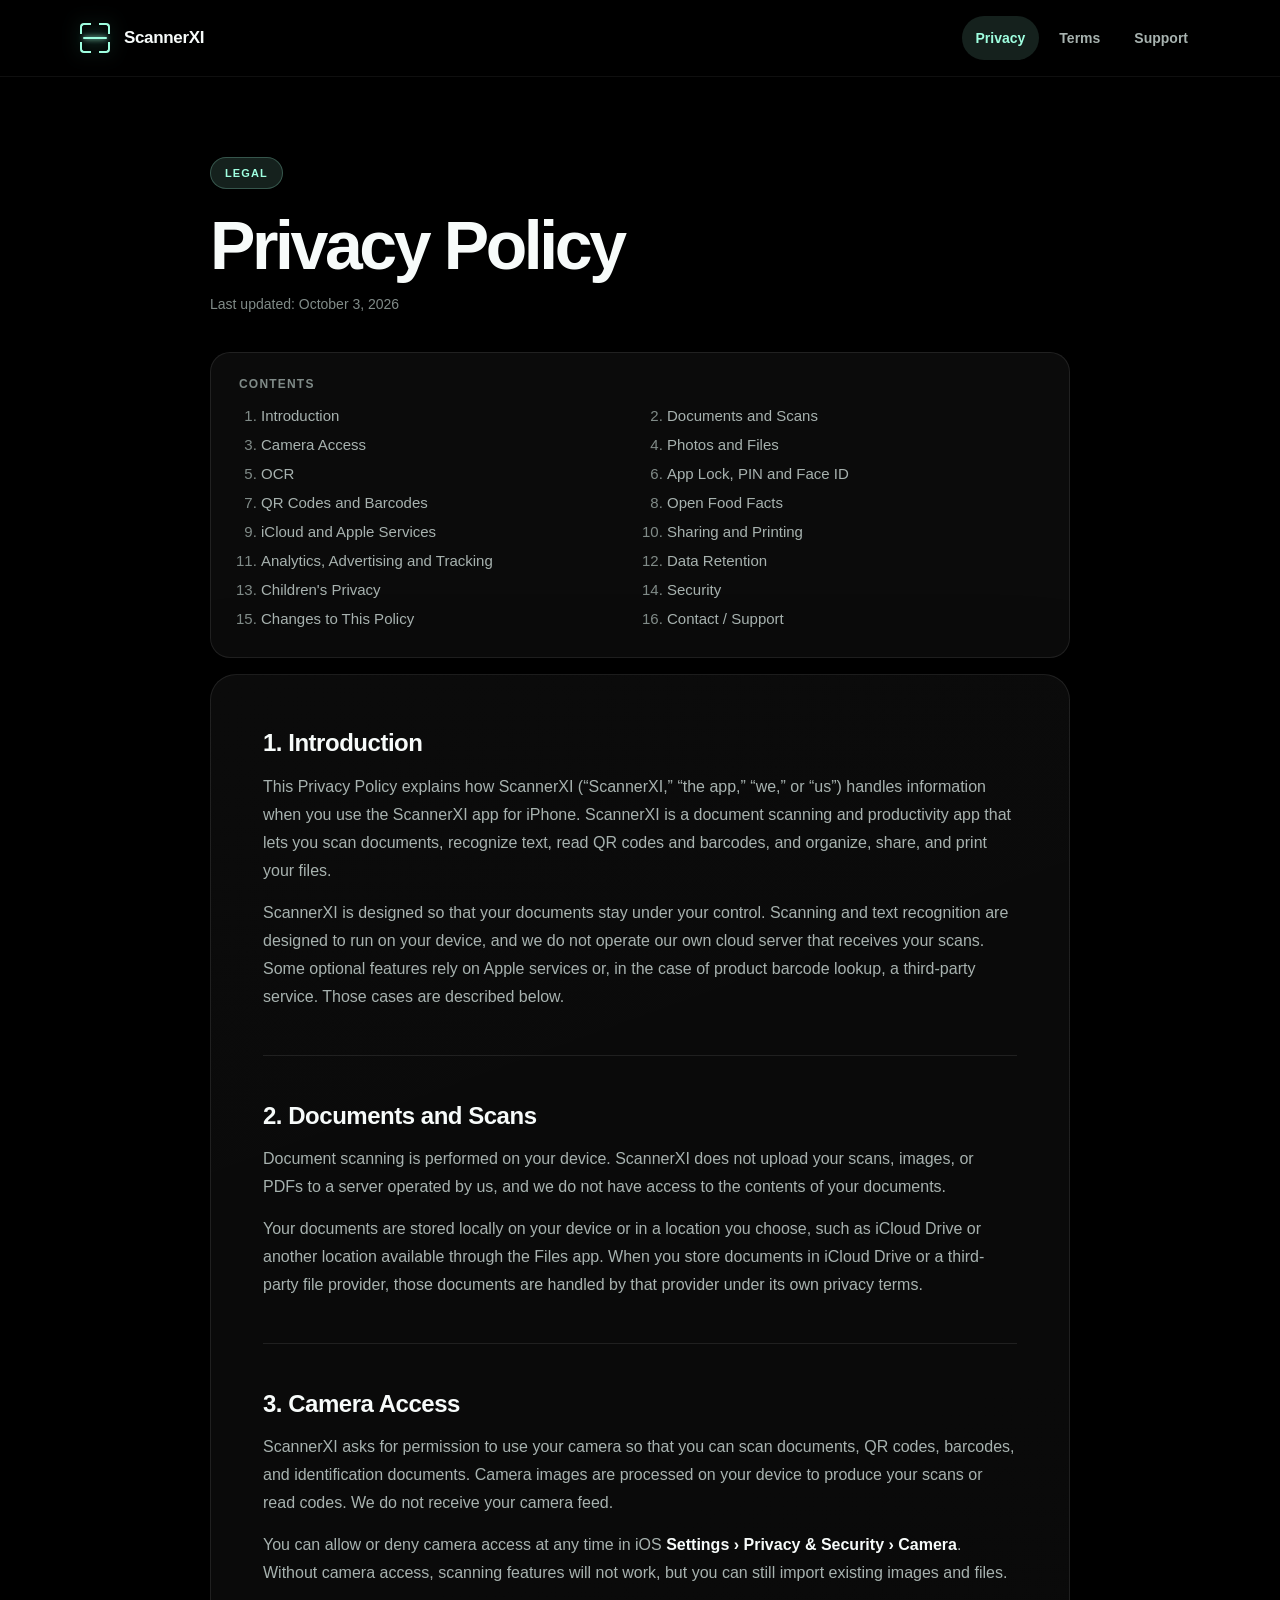
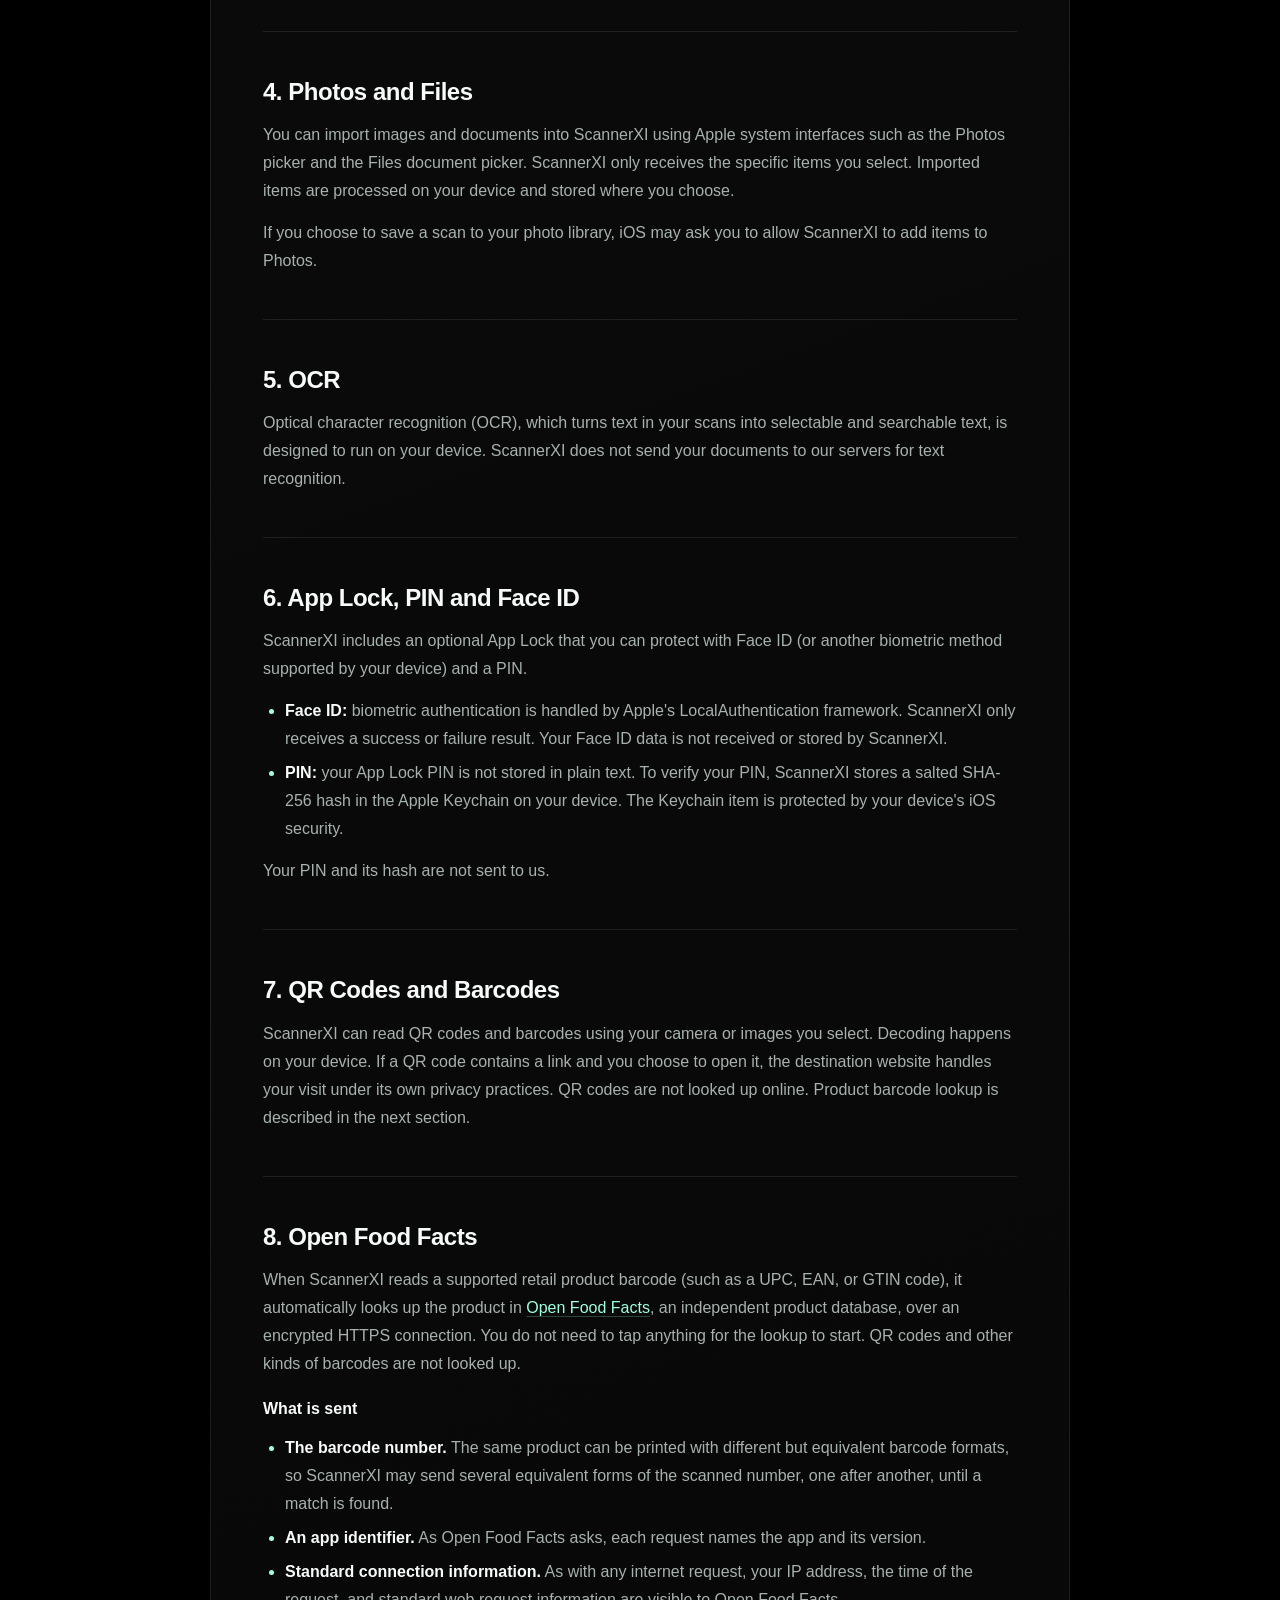
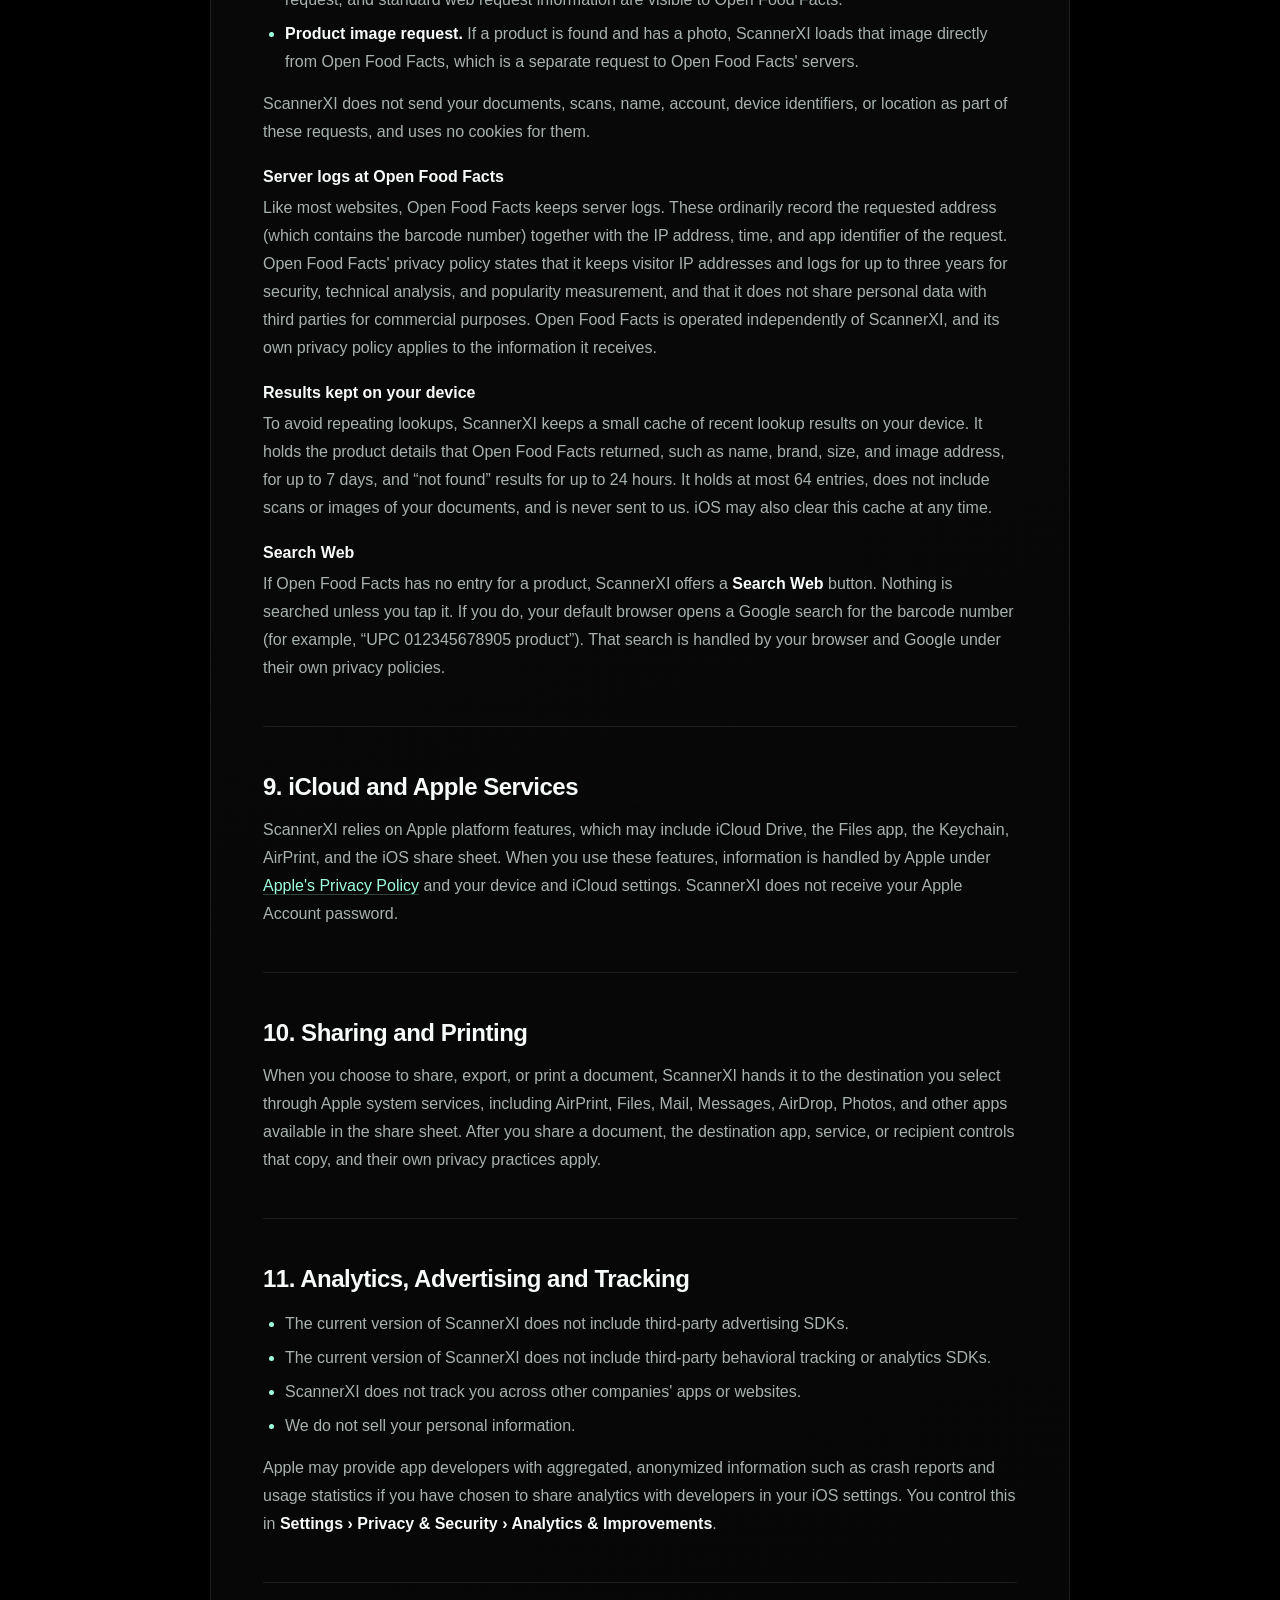
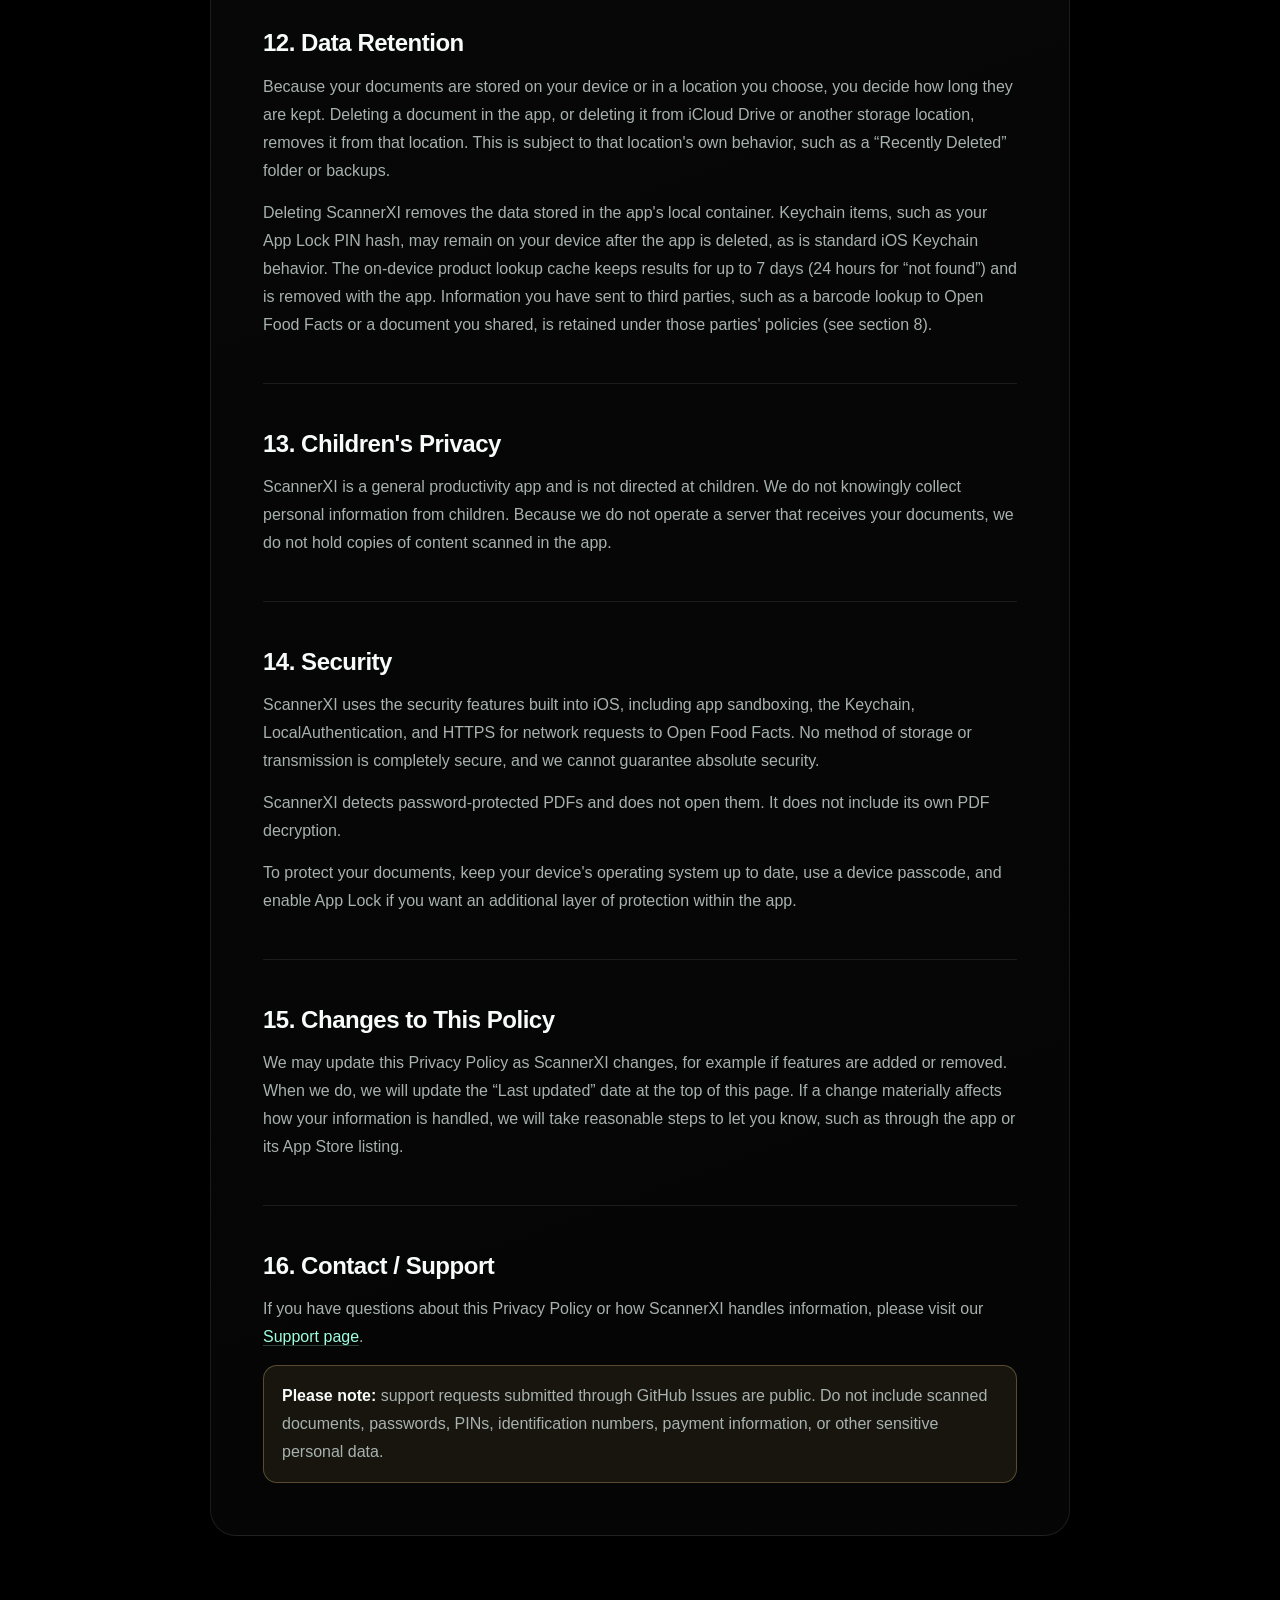
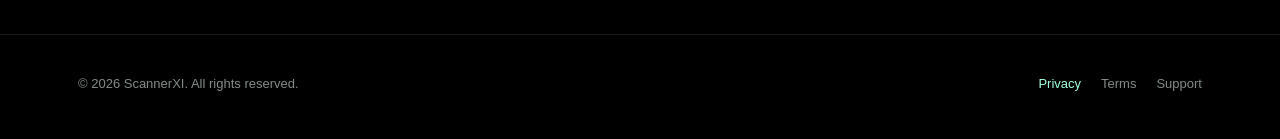
==== privacy.html @ 5d0abc36 "Use the ScannerXI app name on the legal site Co-Authored-By: Claude Opus 5.5 <noreply@anthropic.com>" ====
<!DOCTYPE html>
<html lang="en">
<head>
  <meta charset="UTF-8">
  <meta name="viewport" content="width=device-width, initial-scale=1, viewport-fit=cover">
  <meta name="theme-color" content="#000000">
  <meta name="color-scheme" content="dark">
  <meta name="description" content="Privacy Policy for ScannerXI, the iPhone document scanning app.">
  <title>Privacy Policy — ScannerXI</title>
  <link rel="stylesheet" href="./styles.css">
</head>

<body>
  <a class="skip-link" href="#main">Skip to content</a>

  <header class="site-header">
    <div class="container header-inner">
      <a class="brand" href="./index.html" aria-label="ScannerXI home">
        <span class="scanner-logo" aria-hidden="true">
          <span class="corner top-left"></span>
          <span class="corner top-right"></span>
          <span class="corner bottom-left"></span>
          <span class="corner bottom-right"></span>
          <span class="scan-line"></span>
        </span>
        <span>ScannerXI</span>
      </a>

      <nav class="nav" aria-label="Primary">
        <a href="./privacy.html" aria-current="page">Privacy</a>
        <a href="./terms.html">Terms</a>
        <a href="./support.html">Support</a>
      </nav>
    </div>
  </header>

  <main id="main" class="container">
    <article class="page">
      <header class="page-header">
        <div class="eyebrow">Legal</div>
        <h1>Privacy Policy</h1>
        <p class="updated">Last updated: <time datetime="2026-10-03">October 3, 2026</time></p>
      </header>

      <nav class="toc" aria-label="Privacy Policy sections">
        <h2>Contents</h2>
        <ol>
          <li><a href="#introduction">Introduction</a></li>
          <li><a href="#documents">Documents and Scans</a></li>
          <li><a href="#camera">Camera Access</a></li>
          <li><a href="#photos-files">Photos and Files</a></li>
          <li><a href="#ocr">OCR</a></li>
          <li><a href="#app-lock">App Lock, PIN and Face ID</a></li>
          <li><a href="#codes">QR Codes and Barcodes</a></li>
          <li><a href="#open-food-facts">Open Food Facts</a></li>
          <li><a href="#apple-services">iCloud and Apple Services</a></li>
          <li><a href="#sharing">Sharing and Printing</a></li>
          <li><a href="#tracking">Analytics, Advertising and Tracking</a></li>
          <li><a href="#retention">Data Retention</a></li>
          <li><a href="#children">Children's Privacy</a></li>
          <li><a href="#security">Security</a></li>
          <li><a href="#changes">Changes to This Policy</a></li>
          <li><a href="#contact">Contact / Support</a></li>
        </ol>
      </nav>

      <div class="legal-card">
        <section id="introduction">
          <h2>1. Introduction</h2>
          <p>
            This Privacy Policy explains how ScannerXI (“ScannerXI,”
            “the app,” “we,” or “us”) handles information when you use the
            ScannerXI app for iPhone. ScannerXI is a document
            scanning and productivity app that lets you scan documents, recognize
            text, read QR codes and barcodes, and organize, share, and print
            your files.
          </p>
          <p>
            ScannerXI is designed so that your documents stay under your
            control. Scanning and text recognition are designed to run on your
            device, and we do not operate our own cloud server that receives
            your scans. Some optional features rely on Apple services or, in the
            case of product barcode lookup, a third-party service. Those cases
            are described below.
          </p>
        </section>

        <section id="documents">
          <h2>2. Documents and Scans</h2>
          <p>
            Document scanning is performed on your device. ScannerXI does
            not upload your scans, images, or PDFs to a server operated by us,
            and we do not have access to the contents of your documents.
          </p>
          <p>
            Your documents are stored locally on your device or in a location
            you choose, such as iCloud Drive or another location available
            through the Files app. When you store documents in iCloud Drive or a
            third-party file provider, those documents are handled by that
            provider under its own privacy terms.
          </p>
        </section>

        <section id="camera">
          <h2>3. Camera Access</h2>
          <p>
            ScannerXI asks for permission to use your camera so that you can
            scan documents, QR codes, barcodes, and identification documents.
            Camera images are processed on your device to produce your scans or
            read codes. We do not receive your camera feed.
          </p>
          <p>
            You can allow or deny camera access at any time in iOS
            <strong>Settings › Privacy &amp; Security › Camera</strong>. Without
            camera access, scanning features will not work, but you can still
            import existing images and files.
          </p>
        </section>

        <section id="photos-files">
          <h2>4. Photos and Files</h2>
          <p>
            You can import images and documents into ScannerXI using Apple
            system interfaces such as the Photos picker and the Files document
            picker. ScannerXI only receives the specific items you select.
            Imported items are processed on your device and stored where you
            choose.
          </p>
          <p>
            If you choose to save a scan to your photo library, iOS may ask you
            to allow ScannerXI to add items to Photos.
          </p>
        </section>

        <section id="ocr">
          <h2>5. OCR</h2>
          <p>
            Optical character recognition (OCR), which turns text in your scans
            into selectable and searchable text, is designed to run on your
            device. ScannerXI does not
            send your documents to our servers for text recognition.
          </p>
        </section>

        <section id="app-lock">
          <h2>6. App Lock, PIN and Face ID</h2>
          <p>
            ScannerXI includes an optional App Lock that you can protect with
            Face ID (or another biometric method supported by your device) and a
            PIN.
          </p>
          <ul>
            <li>
              <strong>Face ID:</strong> biometric authentication is handled by
              Apple's LocalAuthentication framework. ScannerXI only receives
              a success or failure result. Your Face ID data is not received or
              stored by ScannerXI.
            </li>
            <li>
              <strong>PIN:</strong> your App Lock PIN is not stored in plain
              text. To verify your PIN, ScannerXI stores a salted SHA-256
              hash in the Apple Keychain on your device. The Keychain item is
              protected by your device's iOS security.
            </li>
          </ul>
          <p>
            Your PIN and its hash are not sent to us.
          </p>
        </section>

        <section id="codes">
          <h2>7. QR Codes and Barcodes</h2>
          <p>
            ScannerXI can read QR codes and barcodes using your camera or
            images you select. Decoding happens on your device. If a QR code
            contains a link and you choose to open it, the destination website
            handles your visit under its own privacy practices. QR codes are not
            looked up online. Product barcode lookup is described in the next
            section.
          </p>
        </section>

        <section id="open-food-facts">
          <h2>8. Open Food Facts</h2>
          <p>
            When ScannerXI reads a supported retail product barcode (such as
            a UPC, EAN, or GTIN code), it automatically looks up the product in
            <a href="https://world.openfoodfacts.org/privacy" rel="noopener">Open Food Facts</a>,
            an independent product database, over an encrypted HTTPS connection.
            You do not need to tap anything for the lookup to start. QR codes and
            other kinds of barcodes are not looked up.
          </p>
          <h3>What is sent</h3>
          <ul>
            <li>
              <strong>The barcode number.</strong> The same product can be
              printed with different but equivalent barcode formats, so
              ScannerXI may send several equivalent forms of the scanned
              number, one after another, until a match is found.
            </li>
            <li>
              <strong>An app identifier.</strong> As Open Food Facts asks, each
              request names the app and its version.
            </li>
            <li>
              <strong>Standard connection information.</strong> As with any
              internet request, your IP address, the time of the request, and
              standard web request information are visible to Open Food Facts.
            </li>
            <li>
              <strong>Product image request.</strong> If a product is found and
              has a photo, ScannerXI loads that image directly from Open Food
              Facts, which is a separate request to Open Food Facts' servers.
            </li>
          </ul>
          <p>
            ScannerXI does not send your documents, scans, name, account,
            device identifiers, or location as part of these requests, and uses
            no cookies for them.
          </p>
          <h3>Server logs at Open Food Facts</h3>
          <p>
            Like most websites, Open Food Facts keeps server logs. These ordinarily
            record the requested address (which contains the barcode number)
            together with the IP address, time, and app identifier of the request.
            Open Food Facts' privacy policy states that it keeps visitor IP
            addresses and logs for up to three years for security, technical
            analysis, and popularity measurement, and that it does not share
            personal data with third parties for commercial purposes. Open Food
            Facts is operated independently of ScannerXI, and its own
            privacy policy applies to the information it receives.
          </p>
          <h3>Results kept on your device</h3>
          <p>
            To avoid repeating lookups, ScannerXI keeps a small cache of
            recent lookup results on your device. It holds the product details
            that Open Food Facts returned, such as name, brand, size, and image
            address, for up to 7 days, and “not found” results for up to 24
            hours. It holds at most 64 entries, does not include scans or images
            of your documents, and is never sent to us. iOS may also clear this
            cache at any time.
          </p>
          <h3>Search Web</h3>
          <p>
            If Open Food Facts has no entry for a product, ScannerXI offers a
            <strong>Search Web</strong> button. Nothing is searched unless you tap
            it. If you do, your default browser opens a Google search for the
            barcode number (for example, “UPC 012345678905 product”). That search
            is handled by your browser and Google under their own privacy
            policies.
          </p>
        </section>

        <section id="apple-services">
          <h2>9. iCloud and Apple Services</h2>
          <p>
            ScannerXI relies on Apple platform features, which may include
            iCloud Drive, the Files app, the Keychain, AirPrint, and the iOS
            share sheet. When you use these features, information is
            handled by Apple under
            <a href="https://www.apple.com/legal/privacy/" rel="noopener">Apple's Privacy Policy</a>
            and your device and iCloud settings. ScannerXI does not receive
            your Apple Account password.
          </p>
        </section>

        <section id="sharing">
          <h2>10. Sharing and Printing</h2>
          <p>
            When you choose to share, export, or print a document, ScannerXI
            hands it to the destination you select through Apple system services,
            including AirPrint, Files, Mail, Messages, AirDrop, Photos, and other
            apps available in the share sheet. After you share a document, the
            destination app, service, or recipient controls that copy, and their
            own privacy practices apply.
          </p>
        </section>

        <section id="tracking">
          <h2>11. Analytics, Advertising and Tracking</h2>
          <ul>
            <li>The current version of ScannerXI does not include third-party advertising SDKs.</li>
            <li>The current version of ScannerXI does not include third-party behavioral tracking or analytics SDKs.</li>
            <li>ScannerXI does not track you across other companies' apps or websites.</li>
            <li>We do not sell your personal information.</li>
          </ul>
          <p>
            Apple may provide app developers with aggregated, anonymized
            information such as crash reports and usage statistics if you have
            chosen to share analytics with developers in your iOS settings. You
            control this in
            <strong>Settings › Privacy &amp; Security › Analytics &amp; Improvements</strong>.
          </p>
        </section>

        <section id="retention">
          <h2>12. Data Retention</h2>
          <p>
            Because your documents are stored on your device or in a location you
            choose, you decide how long they are kept. Deleting a document in the
            app, or deleting it from iCloud Drive or another storage location,
            removes it from that location. This is subject to that location's own
            behavior, such as a “Recently Deleted” folder or backups.
          </p>
          <p>
            Deleting ScannerXI removes the data stored in the app's local
            container. Keychain items, such as your App Lock PIN hash, may
            remain on your device after the app is deleted, as is standard iOS
            Keychain behavior. The on-device product lookup cache keeps results
            for up to 7 days (24 hours for “not found”) and is removed with the
            app. Information you have sent to third parties, such as a barcode
            lookup to Open Food Facts or a document you shared, is retained
            under those parties' policies (see section 8).
          </p>
        </section>

        <section id="children">
          <h2>13. Children's Privacy</h2>
          <p>
            ScannerXI is a general productivity app and is not directed at
            children. We do not knowingly collect personal information from
            children. Because we do not operate a server that receives your
            documents, we do not hold copies of content scanned in the app.
          </p>
        </section>

        <section id="security">
          <h2>14. Security</h2>
          <p>
            ScannerXI uses the security features built into iOS, including
            app sandboxing, the Keychain, LocalAuthentication, and HTTPS for
            network requests to Open Food Facts. No method of storage or
            transmission is completely secure, and we cannot guarantee absolute
            security.
          </p>
          <p>
            ScannerXI detects password-protected PDFs and does not open them.
            It does not include its own PDF decryption.
          </p>
          <p>
            To protect your documents, keep your device's operating system up to
            date, use a device passcode, and enable App Lock if you want an
            additional layer of protection within the app.
          </p>
        </section>

        <section id="changes">
          <h2>15. Changes to This Policy</h2>
          <p>
            We may update this Privacy Policy as ScannerXI changes, for
            example if features are added or removed. When we do, we will update
            the “Last updated” date at the top of this page. If a change materially
            affects how your information is handled, we will take reasonable
            steps to let you know, such as through the app or its App Store
            listing.
          </p>
        </section>

        <section id="contact">
          <h2>16. Contact / Support</h2>
          <p>
            If you have questions about this Privacy Policy or how ScannerXI
            handles information, please visit our
            <a href="./support.html">Support page</a>.
          </p>
          <p class="notice">
            <strong>Please note:</strong> support requests submitted through
            GitHub Issues are public. Do not include scanned documents,
            passwords, PINs, identification numbers, payment information, or
            other sensitive personal data.
          </p>
        </section>
      </div>
    </article>
  </main>

  <footer class="site-footer">
    <div class="container footer-inner">
      <p>© 2026 ScannerXI. All rights reserved.</p>
      <nav class="footer-links" aria-label="Footer">
        <a href="./privacy.html" aria-current="page">Privacy</a>
        <a href="./terms.html">Terms</a>
        <a href="./support.html">Support</a>
      </nav>
    </div>
  </footer>
</body>
</html>
---- styles.css ----
/* ==========================================================================
   ScannerXI — Legal & Support
   Mobile-first. System fonts only. No external dependencies.
   ========================================================================== */

/* ---------- Tokens ---------- */

:root {
  color-scheme: dark;

  --background: #000000;
  --surface-soft: rgba(255, 255, 255, 0.045);

  --text: #f7fbfa;
  --text-secondary: #a7b2af;
  --text-muted: #808b88;

  --mint: #9fffe0;
  --mint-strong: #67f5ce;
  --mint-soft: rgba(159, 255, 224, 0.13);
  --mint-border: rgba(159, 255, 224, 0.24);

  --warning: #ffd88a;
  --warning-soft: rgba(255, 216, 138, 0.08);
  --warning-border: rgba(255, 216, 138, 0.28);

  --border: rgba(255, 255, 255, 0.09);
  --shadow: 0 28px 90px rgba(0, 0, 0, 0.5);

  --radius-small: 14px;
  --radius-medium: 20px;
  --radius-large: 26px;

  --gutter: 16px;
  --tap: 44px;

  --safe-top: env(safe-area-inset-top, 0px);
  --safe-right: env(safe-area-inset-right, 0px);
  --safe-bottom: env(safe-area-inset-bottom, 0px);
  --safe-left: env(safe-area-inset-left, 0px);

  font-family:
    -apple-system,
    BlinkMacSystemFont,
    "SF Pro Text",
    "SF Pro Display",
    "Helvetica Neue",
    "Segoe UI",
    Roboto,
    Arial,
    sans-serif;
}

/* ---------- Base ---------- */

*,
*::before,
*::after {
  box-sizing: border-box;
}

html {
  min-height: 100%;
  background: var(--background);
  scroll-behavior: smooth;
  -webkit-text-size-adjust: 100%;
  text-size-adjust: 100%;
}

body {
  min-height: 100vh;
  margin: 0;
  overflow-x: hidden;

  color: var(--text);
  background:
    radial-gradient(
      circle at 50% -10%,
      rgba(76, 255, 205, 0.1),
      transparent 34rem
    ),
    var(--background);

  -webkit-font-smoothing: antialiased;
  text-rendering: optimizeLegibility;
}

a {
  color: inherit;
  text-decoration: none;
  -webkit-tap-highlight-color: transparent;
}

a:focus-visible,
summary:focus-visible {
  outline: 2px solid var(--mint);
  outline-offset: 3px;
  border-radius: 8px;
}

h1,
h2,
h3 {
  overflow-wrap: break-word;
}

.skip-link {
  position: absolute;
  z-index: 100;
  top: calc(var(--safe-top) + 8px);
  left: calc(var(--safe-left) + 8px);

  padding: 12px 16px;

  color: #00150f;
  background: var(--mint);
  border-radius: 999px;

  font-size: 14px;
  font-weight: 700;

  transform: translateY(-200%);
}

.skip-link:focus {
  transform: none;
}

/* ---------- Layout shell ---------- */

.container {
  width: 100%;
  max-width: 1180px;
  margin: 0 auto;

  padding-right: calc(var(--gutter) + var(--safe-right));
  padding-left: calc(var(--gutter) + var(--safe-left));
}

/* ---------- Header ---------- */

.site-header {
  position: -webkit-sticky;
  position: sticky;
  z-index: 10;
  top: 0;

  padding-top: var(--safe-top);

  background: rgba(0, 0, 0, 0.82);
  border-bottom: 1px solid rgba(255, 255, 255, 0.06);

  -webkit-backdrop-filter: saturate(160%) blur(22px);
  backdrop-filter: saturate(160%) blur(22px);
}

.header-inner {
  display: flex;
  flex-wrap: wrap;
  align-items: center;
  justify-content: space-between;
  column-gap: 16px;
  row-gap: 2px;

  min-height: 64px;
  padding-top: 8px;
  padding-bottom: 8px;
}

.brand {
  display: inline-flex;
  align-items: center;
  gap: 10px;

  min-height: var(--tap);

  font-size: 16px;
  font-weight: 750;
  letter-spacing: -0.02em;
  white-space: nowrap;
}

/* Scanner-corner logo */

.scanner-logo {
  position: relative;
  flex: none;

  display: inline-block;
  width: 30px;
  height: 30px;

  filter: drop-shadow(0 0 9px rgba(103, 245, 206, 0.34));
}

.corner {
  position: absolute;
  width: 10px;
  height: 10px;
}

.top-left {
  top: 2px;
  left: 2px;
  border-top: 2px solid var(--mint);
  border-left: 2px solid var(--mint);
  border-top-left-radius: 4px;
}

.top-right {
  top: 2px;
  right: 2px;
  border-top: 2px solid var(--mint);
  border-right: 2px solid var(--mint);
  border-top-right-radius: 4px;
}

.bottom-left {
  bottom: 2px;
  left: 2px;
  border-bottom: 2px solid var(--mint);
  border-left: 2px solid var(--mint);
  border-bottom-left-radius: 4px;
}

.bottom-right {
  right: 2px;
  bottom: 2px;
  border-right: 2px solid var(--mint);
  border-bottom: 2px solid var(--mint);
  border-bottom-right-radius: 4px;
}

.scan-line {
  position: absolute;
  top: calc(50% - 0.75px);
  left: 5px;
  right: 5px;

  height: 1.5px;

  background: var(--mint);
  border-radius: 999px;
  box-shadow:
    0 0 5px var(--mint),
    0 0 12px rgba(103, 245, 206, 0.45);
}

/* Navigation */

.nav {
  display: flex;
  align-items: center;
  gap: 2px;
  margin-right: -10px;
}

.nav a {
  display: inline-flex;
  align-items: center;

  min-height: var(--tap);
  padding: 0 10px;

  color: var(--text-secondary);
  border-radius: 999px;

  font-size: 14px;
  font-weight: 650;

  transition:
    color 160ms ease,
    background-color 160ms ease;
}

.nav a:hover,
.nav a[aria-current="page"] {
  color: var(--text);
  background: var(--mint-soft);
}

.nav a[aria-current="page"] {
  color: var(--mint);
}

/* ---------- Buttons ---------- */

.button {
  display: inline-flex;
  align-items: center;
  justify-content: center;

  min-height: 50px;
  padding: 0 22px;

  border: 1px solid transparent;
  border-radius: 999px;

  font-size: 15px;
  font-weight: 750;
  text-align: center;

  transition:
    transform 160ms ease,
    border-color 160ms ease,
    background-color 160ms ease;
}

.button:hover {
  transform: translateY(-1px);
}

.button-primary {
  color: #00150f;
  background: var(--mint);
}

.button-primary:hover {
  background: var(--mint-strong);
}

.button-secondary {
  color: var(--text);
  background: rgba(255, 255, 255, 0.05);
  border-color: var(--border);
}

.button-secondary:hover {
  border-color: var(--mint-border);
}

/* ---------- Home: hero ---------- */

.hero {
  position: relative;

  display: flex;
  flex-direction: column;
  align-items: center;

  padding: 72px 0 52px;

  text-align: center;
}

.hero-glow {
  position: absolute;
  top: 40px;
  left: 50%;

  width: min(660px, 100%);
  height: 300px;

  background: radial-gradient(
    ellipse,
    rgba(103, 245, 206, 0.14),
    transparent 68%
  );

  transform: translateX(-50%);
  pointer-events: none;
}

.eyebrow {
  position: relative;

  display: inline-flex;
  margin-bottom: 22px;
  padding: 9px 14px;

  color: var(--mint);
  background: var(--mint-soft);
  border: 1px solid var(--mint-border);
  border-radius: 999px;

  font-size: 11px;
  font-weight: 800;
  letter-spacing: 0.1em;
  text-transform: uppercase;
}

.hero h1,
.page-header h1 {
  position: relative;

  max-width: 880px;
  margin: 0;

  font-size: clamp(36px, 11vw, 82px);
  line-height: 1.02;
  letter-spacing: -0.05em;
}

.hero-copy {
  position: relative;

  max-width: 620px;
  margin: 24px auto 0;

  color: var(--text-secondary);
  font-size: 17px;
  line-height: 1.65;
}

.hero-actions {
  position: relative;

  display: flex;
  flex-direction: column;
  gap: 12px;

  width: 100%;
  margin-top: 32px;
}

/* ---------- Home: cards ---------- */

.card-grid {
  display: grid;
  grid-template-columns: minmax(0, 1fr);
  gap: 14px;

  padding: 24px 0 52px;
}

.feature-card {
  display: flex;
  flex-direction: column;

  padding: 24px;

  background: linear-gradient(
    150deg,
    rgba(255, 255, 255, 0.055),
    rgba(255, 255, 255, 0.022)
  );
  border: 1px solid var(--border);
  border-radius: var(--radius-large);
  box-shadow: var(--shadow);

  transition:
    transform 180ms ease,
    border-color 180ms ease,
    background 180ms ease;
}

.feature-card:hover {
  transform: translateY(-3px);
  border-color: var(--mint-border);
  background: linear-gradient(
    150deg,
    rgba(103, 245, 206, 0.08),
    rgba(255, 255, 255, 0.025)
  );
}

.card-icon {
  display: grid;
  place-items: center;

  width: 46px;
  height: 46px;
  margin-bottom: 22px;

  color: var(--mint);
  background: var(--mint-soft);
  border: 1px solid var(--mint-border);
  border-radius: var(--radius-small);

  font-size: 20px;
}

.feature-card h2 {
  margin: 0 0 10px;
  font-size: 22px;
  letter-spacing: -0.035em;
}

.feature-card p {
  margin: 0;
  color: var(--text-secondary);
  font-size: 15px;
  line-height: 1.7;
}

.card-link {
  margin-top: auto;
  padding-top: 24px;

  color: var(--mint);
  font-size: 14px;
  font-weight: 700;
}

/* ---------- Highlight / notice panels ---------- */

.privacy-highlight {
  display: flex;
  align-items: flex-start;
  gap: 16px;

  margin-bottom: 52px;
  padding: 22px;

  background: linear-gradient(
    135deg,
    rgba(103, 245, 206, 0.1),
    rgba(255, 255, 255, 0.025)
  );
  border: 1px solid var(--mint-border);
  border-radius: var(--radius-large);
}

.highlight-icon {
  flex: none;
  color: var(--mint);
  font-size: 26px;
  line-height: 1.1;
}

.privacy-highlight h2 {
  margin: 0 0 8px;
  font-size: 20px;
}

.privacy-highlight p {
  max-width: 760px;
  margin: 0;
  color: var(--text-secondary);
  line-height: 1.7;
}

.notice {
  margin: 0;
  padding: 16px 18px;

  color: #f3e6c8;
  background: var(--warning-soft);
  border: 1px solid var(--warning-border);
  border-radius: var(--radius-small);

  font-size: 14px;
  line-height: 1.65;
}

.notice strong {
  color: var(--warning);
}

/* ---------- Legal & support pages ---------- */

.page {
  width: 100%;
  max-width: 860px;
  margin: 0 auto;
  padding: 44px 0 24px;
}

.page-header {
  padding: 8px 0 30px;
}

.page-header h1 {
  font-size: clamp(36px, 10vw, 68px);
}

.page-header .lead {
  max-width: 650px;
  margin: 20px 0 0;

  color: var(--text-secondary);
  font-size: 17px;
  line-height: 1.7;
}

.updated {
  margin: 16px 0 0;
  color: var(--text-muted);
  font-size: 14px;
}

.toc {
  margin-bottom: 16px;
  padding: 20px 22px;

  background: var(--surface-soft);
  border: 1px solid var(--border);
  border-radius: var(--radius-medium);
}

.toc h2 {
  margin: 0 0 10px;

  color: var(--text-muted);
  font-size: 12px;
  font-weight: 800;
  letter-spacing: 0.1em;
  text-transform: uppercase;
}

.toc ol {
  display: grid;
  grid-template-columns: minmax(0, 1fr);
  margin: 0;
  padding: 0 0 0 22px;

  color: var(--text-muted);
  font-size: 15px;
}

.toc a {
  display: inline-block;
  padding: 6px 0;
  color: var(--text-secondary);
}

.toc a:hover {
  color: var(--mint);
}

.legal-card {
  padding: 24px 20px;

  background: linear-gradient(
    160deg,
    rgba(255, 255, 255, 0.045),
    rgba(255, 255, 255, 0.018)
  );
  border: 1px solid var(--border);
  border-radius: var(--radius-large);
  box-shadow: var(--shadow);
}

.legal-card section {
  scroll-margin-top: calc(var(--safe-top) + 120px);
}

.legal-card section + section {
  margin-top: 34px;
  padding-top: 34px;
  border-top: 1px solid var(--border);
}

.legal-card h2 {
  margin: 0 0 14px;
  font-size: 21px;
  line-height: 1.3;
  letter-spacing: -0.02em;
}

.legal-card h3 {
  margin: 22px 0 8px;
  font-size: 16px;
}

.legal-card p,
.legal-card li {
  color: var(--text-secondary);
  font-size: 16px;
  line-height: 1.75;
  overflow-wrap: break-word;
}

.legal-card p {
  margin: 0;
}

.legal-card p + p,
.legal-card ul + p,
.legal-card p + ul {
  margin-top: 14px;
}

.legal-card ul {
  margin-bottom: 0;
  padding-left: 22px;
}

.legal-card li + li {
  margin-top: 6px;
}

.legal-card li::marker {
  color: var(--mint);
}

.legal-card strong {
  color: var(--text);
  font-weight: 650;
}

.legal-card a:not(.button),
.faq a,
.support-card p a {
  color: var(--mint);
  text-decoration: underline;
  text-decoration-color: var(--mint-border);
  text-underline-offset: 3px;
}

.legal-card .button {
  margin-top: 20px;
}

/* ---------- Support ---------- */

.support-actions {
  display: flex;
  flex-direction: column;
  gap: 12px;
  margin-top: 26px;
}

.support-header .notice {
  max-width: 680px;
  margin-top: 20px;
}

.section-title {
  margin: 28px 0 14px;
  font-size: 22px;
  letter-spacing: -0.02em;
}

.faq {
  display: grid;
  gap: 10px;
}

.faq details {
  background: var(--surface-soft);
  border: 1px solid var(--border);
  border-radius: var(--radius-medium);
}

.faq details[open] {
  border-color: var(--mint-border);
}

.faq summary {
  position: relative;

  display: flex;
  align-items: center;

  min-height: 56px;
  padding: 14px 52px 14px 18px;

  cursor: pointer;
  list-style: none;

  font-size: 16px;
  font-weight: 700;
  line-height: 1.4;
}

.faq summary::-webkit-details-marker {
  display: none;
}

.faq summary::after {
  position: absolute;
  top: 50%;
  right: 20px;

  color: var(--mint);
  content: "+";
  font-size: 22px;
  font-weight: 400;

  transform: translateY(-50%);
}

.faq details[open] summary::after {
  content: "\2212";
}

.faq-body {
  padding: 0 18px 18px;
}

.faq-body p,
.faq-body li {
  margin: 0;
  color: var(--text-secondary);
  font-size: 15px;
  line-height: 1.7;
}

.faq-body p + p,
.faq-body p + ul,
.faq-body ul + p {
  margin-top: 10px;
}

.faq-body ul {
  margin-bottom: 0;
  padding-left: 20px;
}

.faq-body li + li {
  margin-top: 4px;
}

.faq-body li::marker {
  color: var(--mint);
}

.support-card {
  margin-top: 24px;
  padding: 24px 20px;

  background: linear-gradient(
    145deg,
    rgba(103, 245, 206, 0.08),
    rgba(255, 255, 255, 0.02)
  );
  border: 1px solid var(--mint-border);
  border-radius: var(--radius-large);
}

.support-card h2 {
  margin: 0 0 10px;
  font-size: 21px;
}

.support-card > p {
  max-width: 690px;
  margin: 0;
  color: var(--text-secondary);
  line-height: 1.7;
}

.support-card .notice {
  margin-top: 16px;
}

.support-card .support-actions {
  margin-top: 20px;
}

/* ---------- Footer ---------- */

.site-footer {
  margin-top: 56px;
  padding-bottom: var(--safe-bottom);

  color: var(--text-muted);
  border-top: 1px solid var(--border);

  font-size: 13px;
}

.footer-inner {
  display: flex;
  flex-direction: column;
  align-items: flex-start;
  gap: 8px;

  padding-top: 24px;
  padding-bottom: 28px;
}

.site-footer p {
  margin: 0;
}

.footer-links {
  display: flex;
  flex-wrap: wrap;
  gap: 4px 20px;
}

.footer-links a {
  display: inline-flex;
  align-items: center;
  min-height: var(--tap);
}

.footer-links a:hover,
.footer-links a[aria-current="page"] {
  color: var(--mint);
}

/* ==========================================================================
   Larger phones (≥ 400px)
   ========================================================================== */

@media (min-width: 400px) {
  :root {
    --gutter: 20px;
  }

  .nav a {
    padding: 0 12px;
  }

  .nav {
    margin-right: -12px;
  }
}

/* ==========================================================================
   Tablet (≥ 640px)
   ========================================================================== */

@media (min-width: 640px) {
  :root {
    --gutter: 28px;
  }

  .header-inner {
    min-height: 76px;
  }

  .brand {
    gap: 12px;
    font-size: 17px;
  }

  .scanner-logo {
    width: 34px;
    height: 34px;
  }

  .corner {
    width: 11px;
    height: 11px;
  }

  .nav {
    gap: 6px;
    margin-right: 0;
  }

  .nav a {
    padding: 0 14px;
  }

  .hero {
    padding: 104px 0 72px;
  }

  .hero-copy {
    margin-top: 30px;
    font-size: 20px;
  }

  .hero-actions,
  .support-actions {
    flex-direction: row;
    flex-wrap: wrap;
  }

  .hero-actions {
    justify-content: center;
    width: auto;
  }

  .privacy-highlight {
    gap: 18px;
    margin-bottom: 72px;
    padding: 30px;
  }

  .page {
    padding-top: 72px;
  }

  .page-header {
    padding-bottom: 40px;
  }

  .page-header .lead {
    font-size: 18px;
  }

  .toc {
    padding: 24px 28px;
  }

  .toc ol {
    grid-template-columns: repeat(2, minmax(0, 1fr));
    column-gap: 32px;
  }

  .legal-card {
    padding: 44px;
  }

  .legal-card section + section {
    margin-top: 44px;
    padding-top: 44px;
  }

  .legal-card h2 {
    font-size: 24px;
  }

  .faq summary {
    padding-left: 22px;
  }

  .faq-body {
    padding: 0 22px 22px;
  }

  .support-card {
    padding: 30px;
  }

  .footer-inner {
    flex-direction: row;
    align-items: center;
    justify-content: space-between;
    gap: 18px;
    padding-top: 26px;
    padding-bottom: 34px;
  }
}

/* ==========================================================================
   Desktop (≥ 900px)
   ========================================================================== */

@media (min-width: 900px) {
  .card-grid {
    grid-template-columns: repeat(3, minmax(0, 1fr));
    gap: 16px;
    padding: 32px 0 76px;
  }

  .feature-card {
    min-height: 300px;
    padding: 28px;
  }

  .legal-card {
    padding: 52px;
  }

  .site-footer {
    margin-top: 74px;
  }
}

/* ==========================================================================
   Accessibility preferences
   ========================================================================== */

@media (hover: none) {
  .button:hover,
  .feature-card:hover {
    transform: none;
  }
}

@media (prefers-reduced-motion: reduce) {
  html {
    scroll-behavior: auto;
  }

  *,
  *::before,
  *::after {
    transition-duration: 0.01ms !important;
    animation-duration: 0.01ms !important;
    animation-iteration-count: 1 !important;
  }

  .button:hover,
  .feature-card:hover {
    transform: none;
  }
}
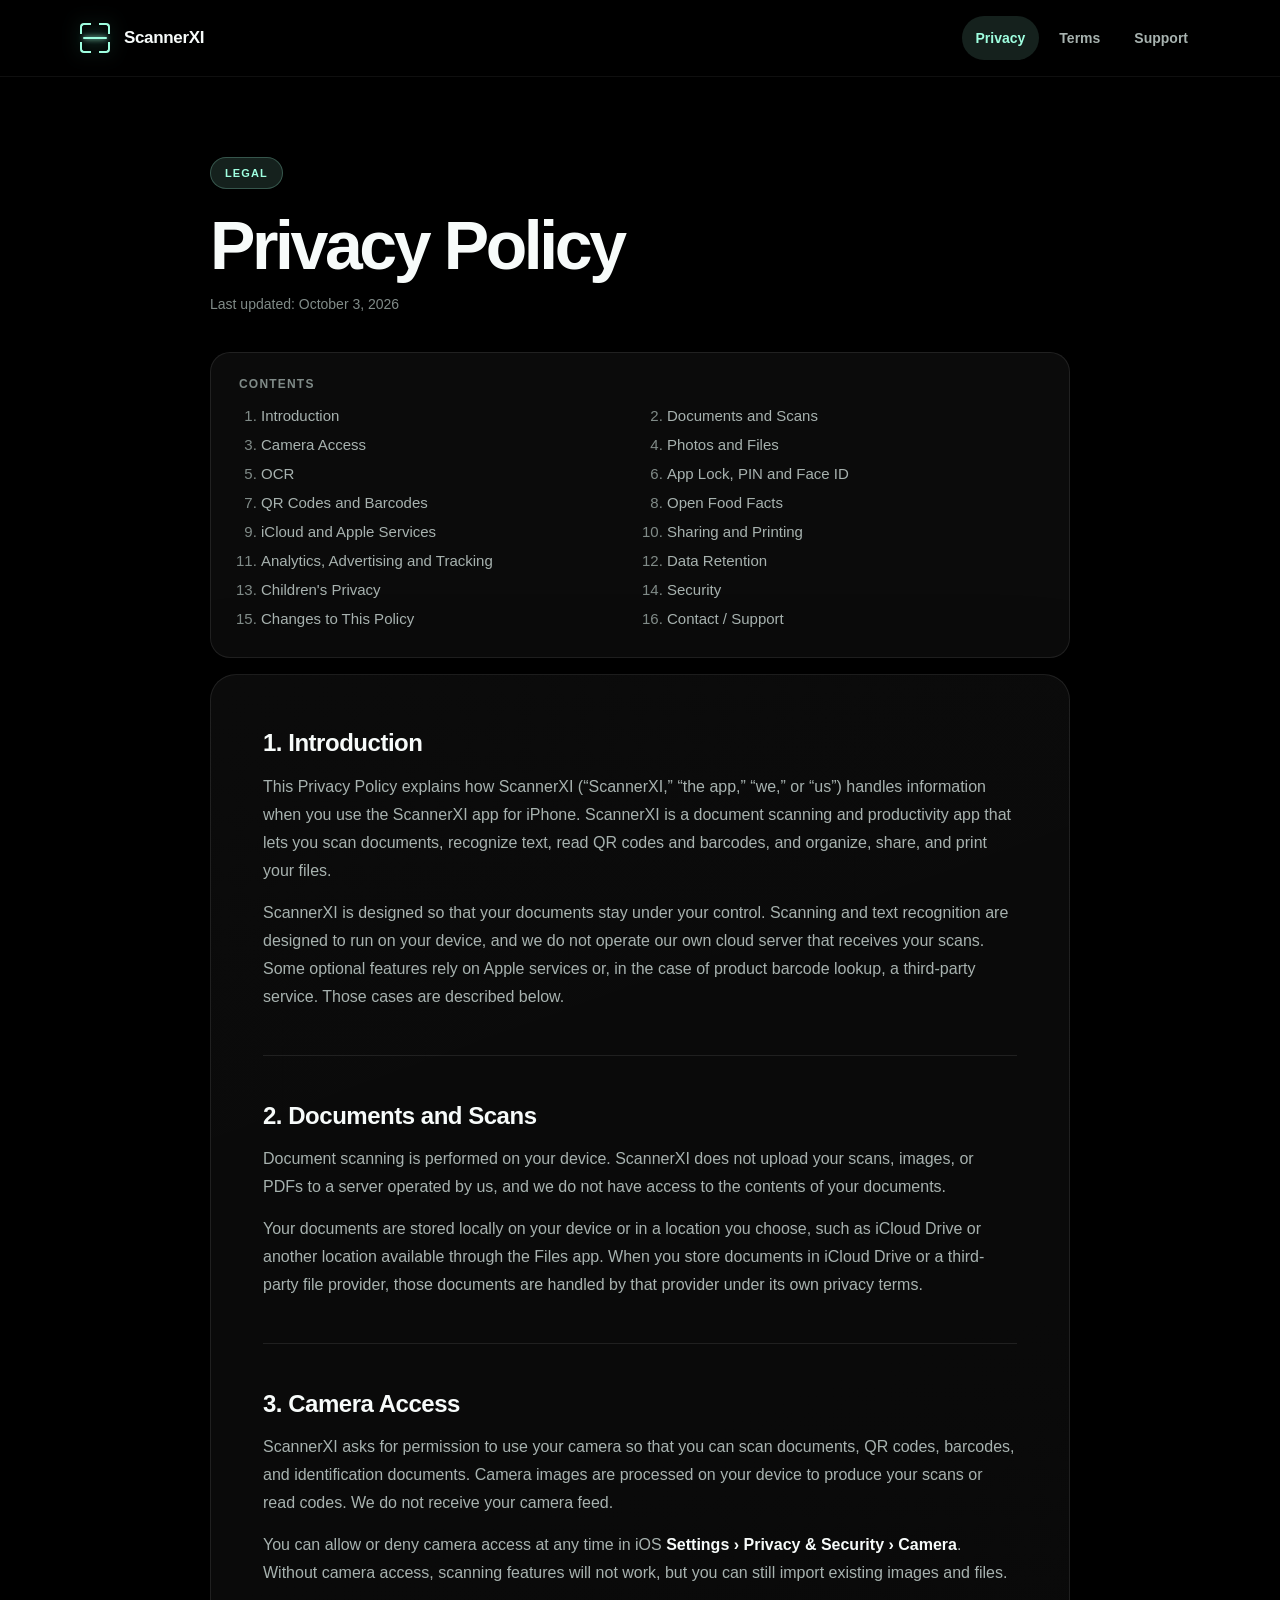
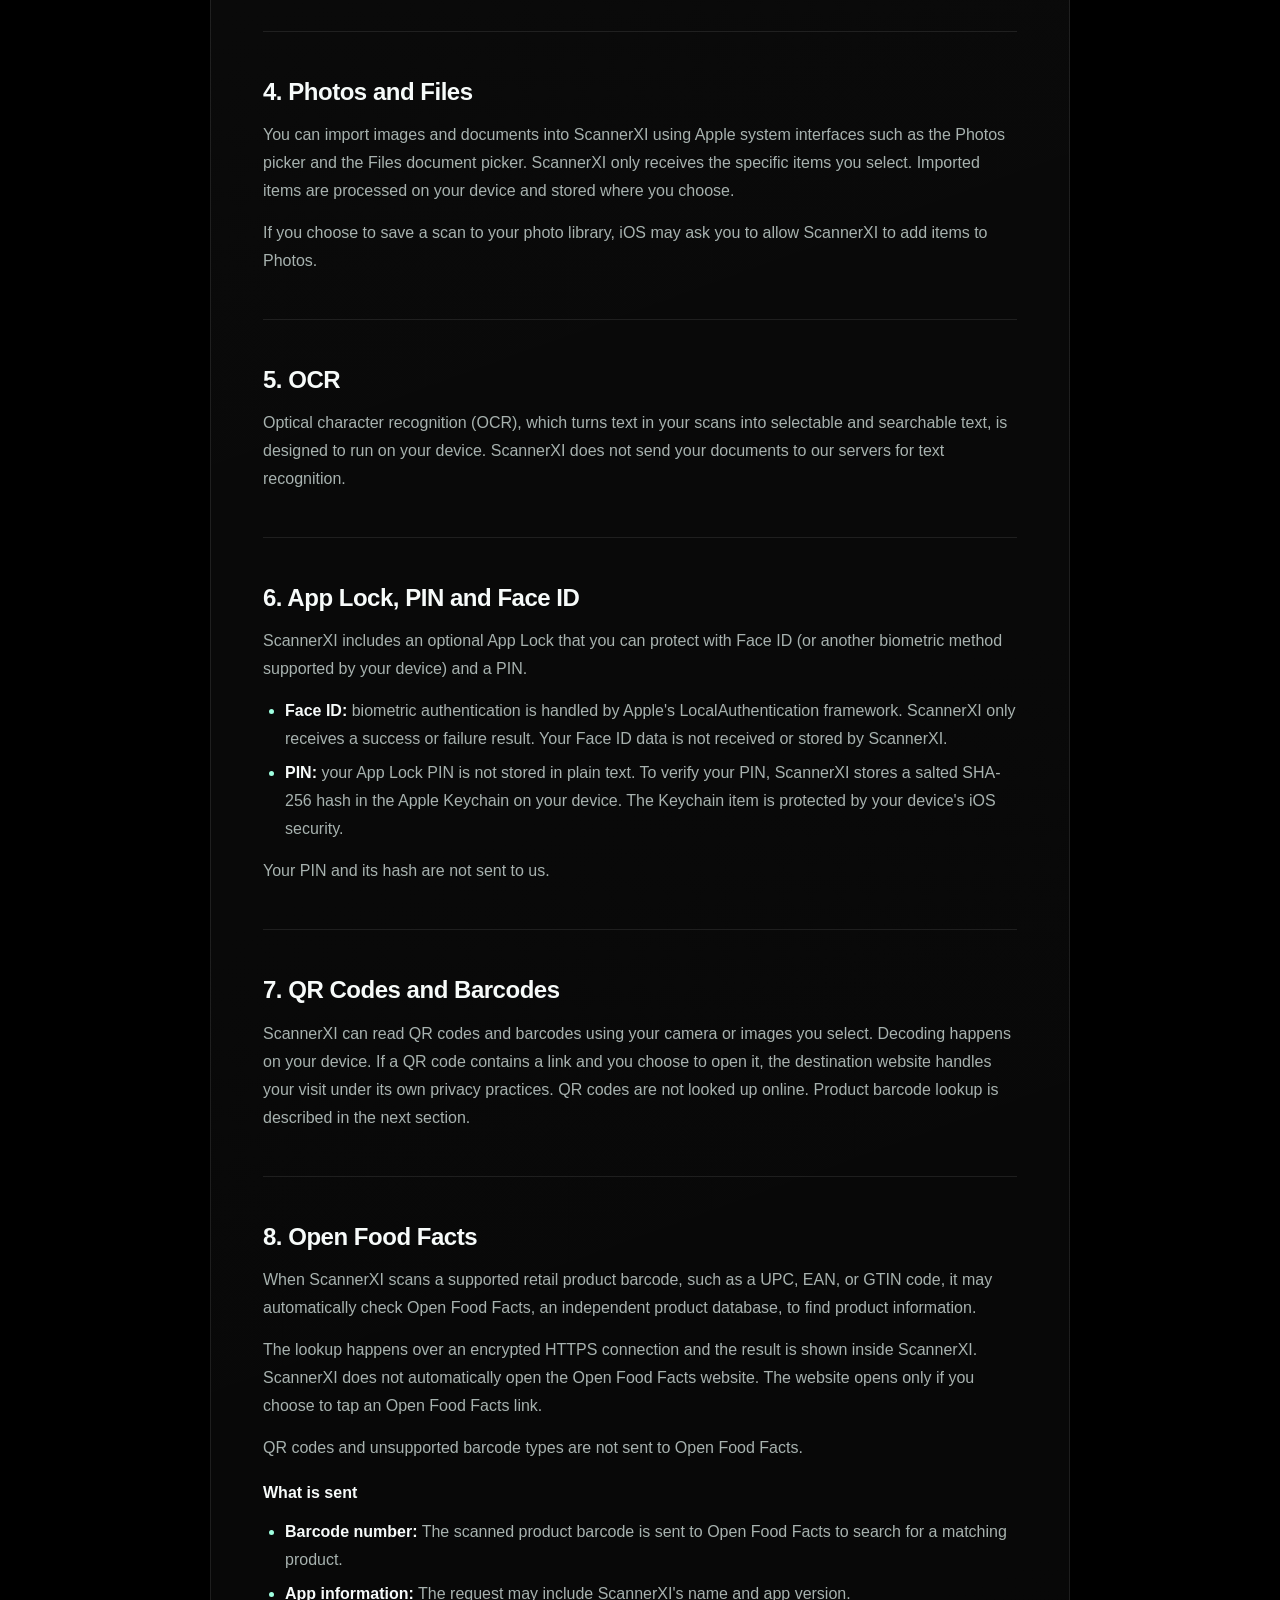
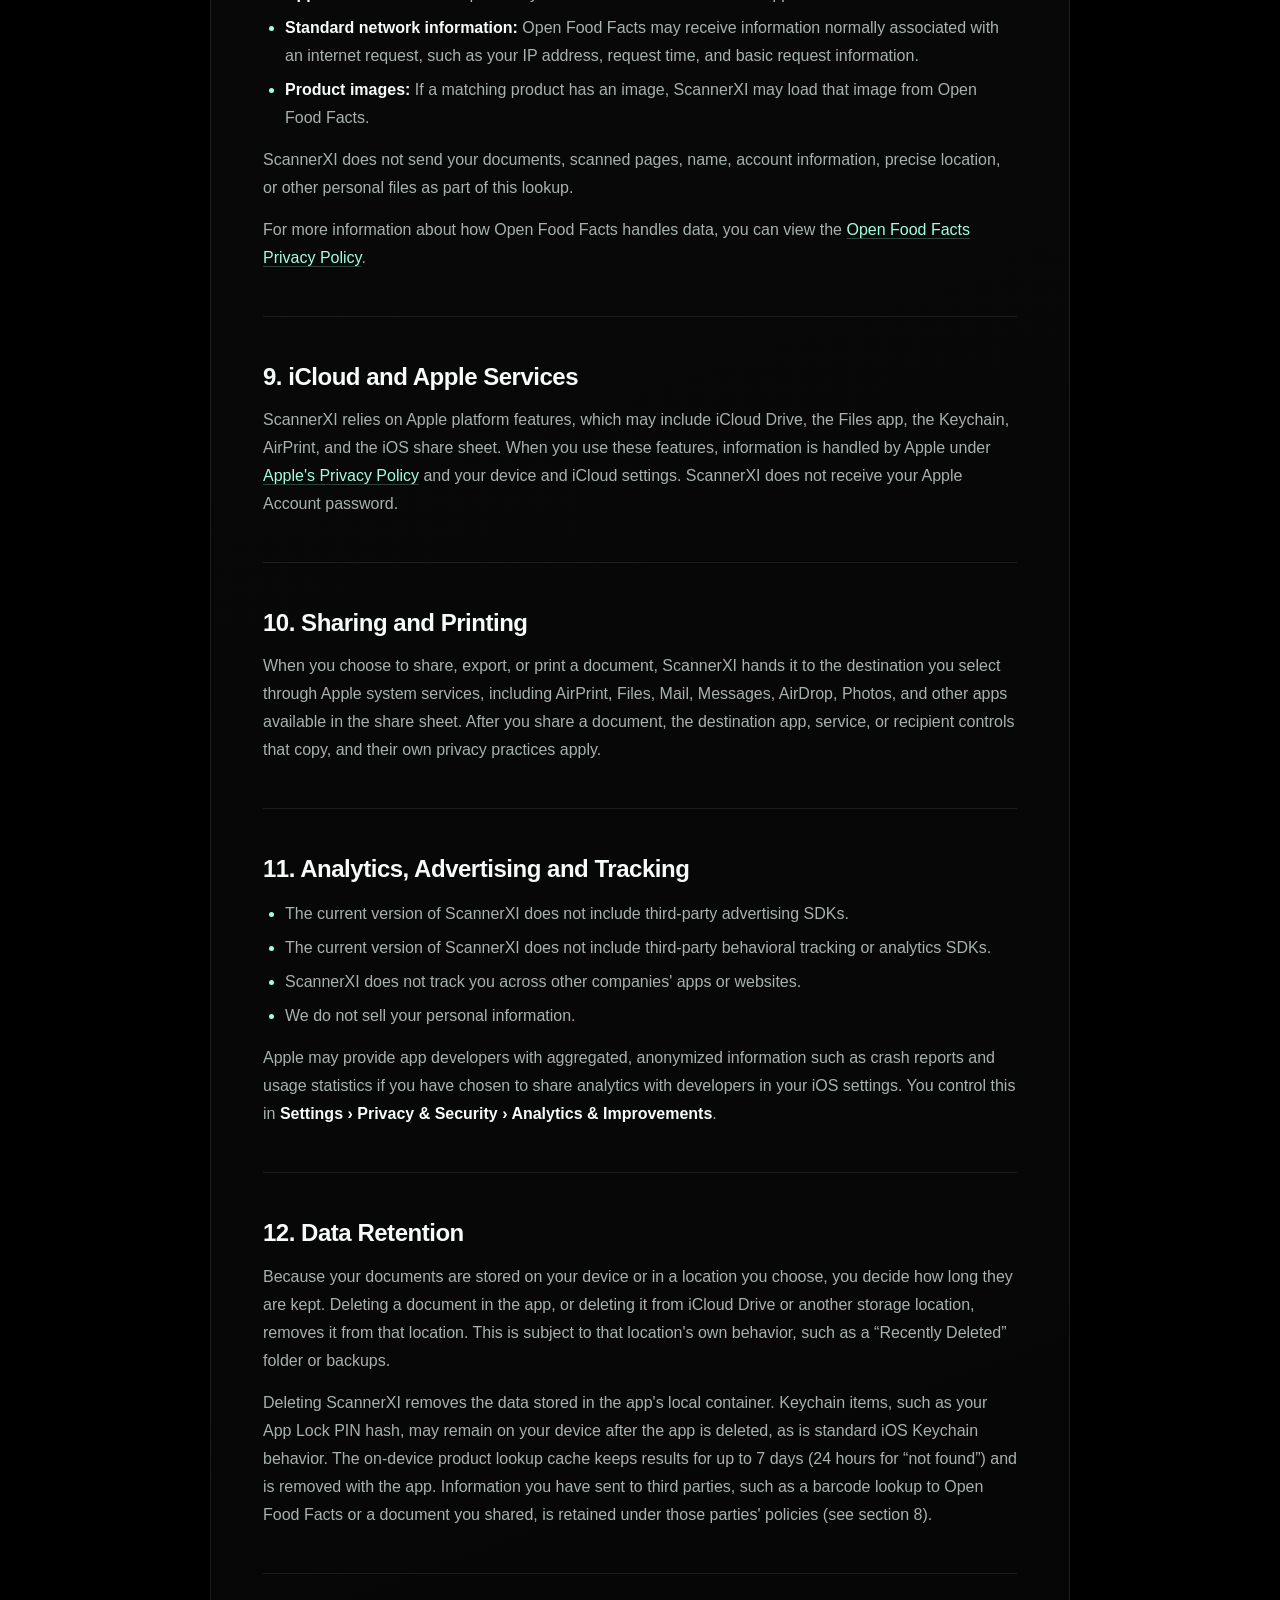
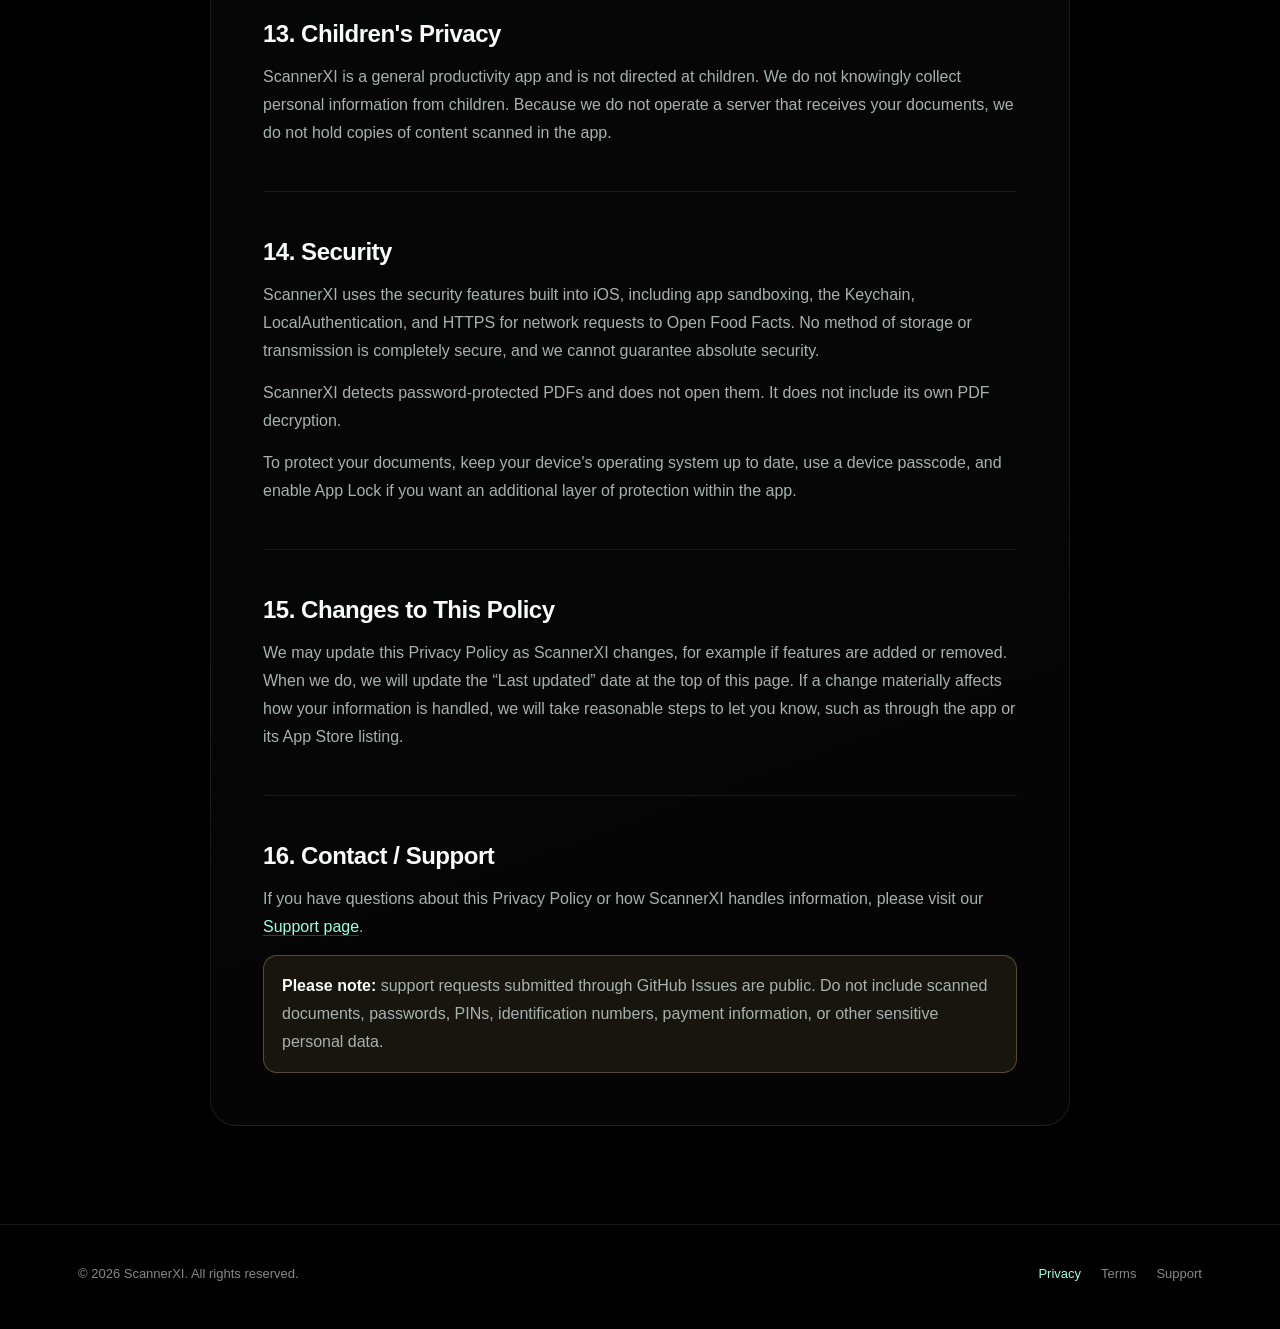
==== commit 48aaa27c: "Update Privacy Policy section 8 (Open Food Facts) Co-Authored-By: Claude Opus 5.5 <noreply@anthropic" ====
--- a/privacy.html
+++ b/privacy.html
@@ -183,71 +183,48 @@
         <section id="open-food-facts">
           <h2>8. Open Food Facts</h2>
           <p>
-            When ScannerXI reads a supported retail product barcode (such as
-            a UPC, EAN, or GTIN code), it automatically looks up the product in
-            <a href="https://world.openfoodfacts.org/privacy" rel="noopener">Open Food Facts</a>,
-            an independent product database, over an encrypted HTTPS connection.
-            You do not need to tap anything for the lookup to start. QR codes and
-            other kinds of barcodes are not looked up.
+            When ScannerXI scans a supported retail product barcode, such as a
+            UPC, EAN, or GTIN code, it may automatically check Open Food Facts,
+            an independent product database, to find product information.
+          </p>
+          <p>
+            The lookup happens over an encrypted HTTPS connection and the result
+            is shown inside ScannerXI. ScannerXI does not automatically open the
+            Open Food Facts website. The website opens only if you choose to tap
+            an Open Food Facts link.
+          </p>
+          <p>
+            QR codes and unsupported barcode types are not sent to Open Food Facts.
           </p>
           <h3>What is sent</h3>
           <ul>
             <li>
-              <strong>The barcode number.</strong> The same product can be
-              printed with different but equivalent barcode formats, so
-              ScannerXI may send several equivalent forms of the scanned
-              number, one after another, until a match is found.
-            </li>
-            <li>
-              <strong>An app identifier.</strong> As Open Food Facts asks, each
-              request names the app and its version.
-            </li>
-            <li>
-              <strong>Standard connection information.</strong> As with any
-              internet request, your IP address, the time of the request, and
-              standard web request information are visible to Open Food Facts.
-            </li>
-            <li>
-              <strong>Product image request.</strong> If a product is found and
-              has a photo, ScannerXI loads that image directly from Open Food
-              Facts, which is a separate request to Open Food Facts' servers.
+              <strong>Barcode number:</strong> The scanned product barcode is
+              sent to Open Food Facts to search for a matching product.
+            </li>
+            <li>
+              <strong>App information:</strong> The request may include
+              ScannerXI's name and app version.
+            </li>
+            <li>
+              <strong>Standard network information:</strong> Open Food Facts may
+              receive information normally associated with an internet request,
+              such as your IP address, request time, and basic request information.
+            </li>
+            <li>
+              <strong>Product images:</strong> If a matching product has an image,
+              ScannerXI may load that image from Open Food Facts.
             </li>
           </ul>
           <p>
-            ScannerXI does not send your documents, scans, name, account,
-            device identifiers, or location as part of these requests, and uses
-            no cookies for them.
-          </p>
-          <h3>Server logs at Open Food Facts</h3>
-          <p>
-            Like most websites, Open Food Facts keeps server logs. These ordinarily
-            record the requested address (which contains the barcode number)
-            together with the IP address, time, and app identifier of the request.
-            Open Food Facts' privacy policy states that it keeps visitor IP
-            addresses and logs for up to three years for security, technical
-            analysis, and popularity measurement, and that it does not share
-            personal data with third parties for commercial purposes. Open Food
-            Facts is operated independently of ScannerXI, and its own
-            privacy policy applies to the information it receives.
-          </p>
-          <h3>Results kept on your device</h3>
-          <p>
-            To avoid repeating lookups, ScannerXI keeps a small cache of
-            recent lookup results on your device. It holds the product details
-            that Open Food Facts returned, such as name, brand, size, and image
-            address, for up to 7 days, and “not found” results for up to 24
-            hours. It holds at most 64 entries, does not include scans or images
-            of your documents, and is never sent to us. iOS may also clear this
-            cache at any time.
-          </p>
-          <h3>Search Web</h3>
-          <p>
-            If Open Food Facts has no entry for a product, ScannerXI offers a
-            <strong>Search Web</strong> button. Nothing is searched unless you tap
-            it. If you do, your default browser opens a Google search for the
-            barcode number (for example, “UPC 012345678905 product”). That search
-            is handled by your browser and Google under their own privacy
-            policies.
+            ScannerXI does not send your documents, scanned pages, name, account
+            information, precise location, or other personal files as part of
+            this lookup.
+          </p>
+          <p>
+            For more information about how Open Food Facts handles data, you can
+            view the
+            <a href="https://world.openfoodfacts.org/privacy" rel="noopener">Open Food Facts Privacy Policy</a>.
           </p>
         </section>
 
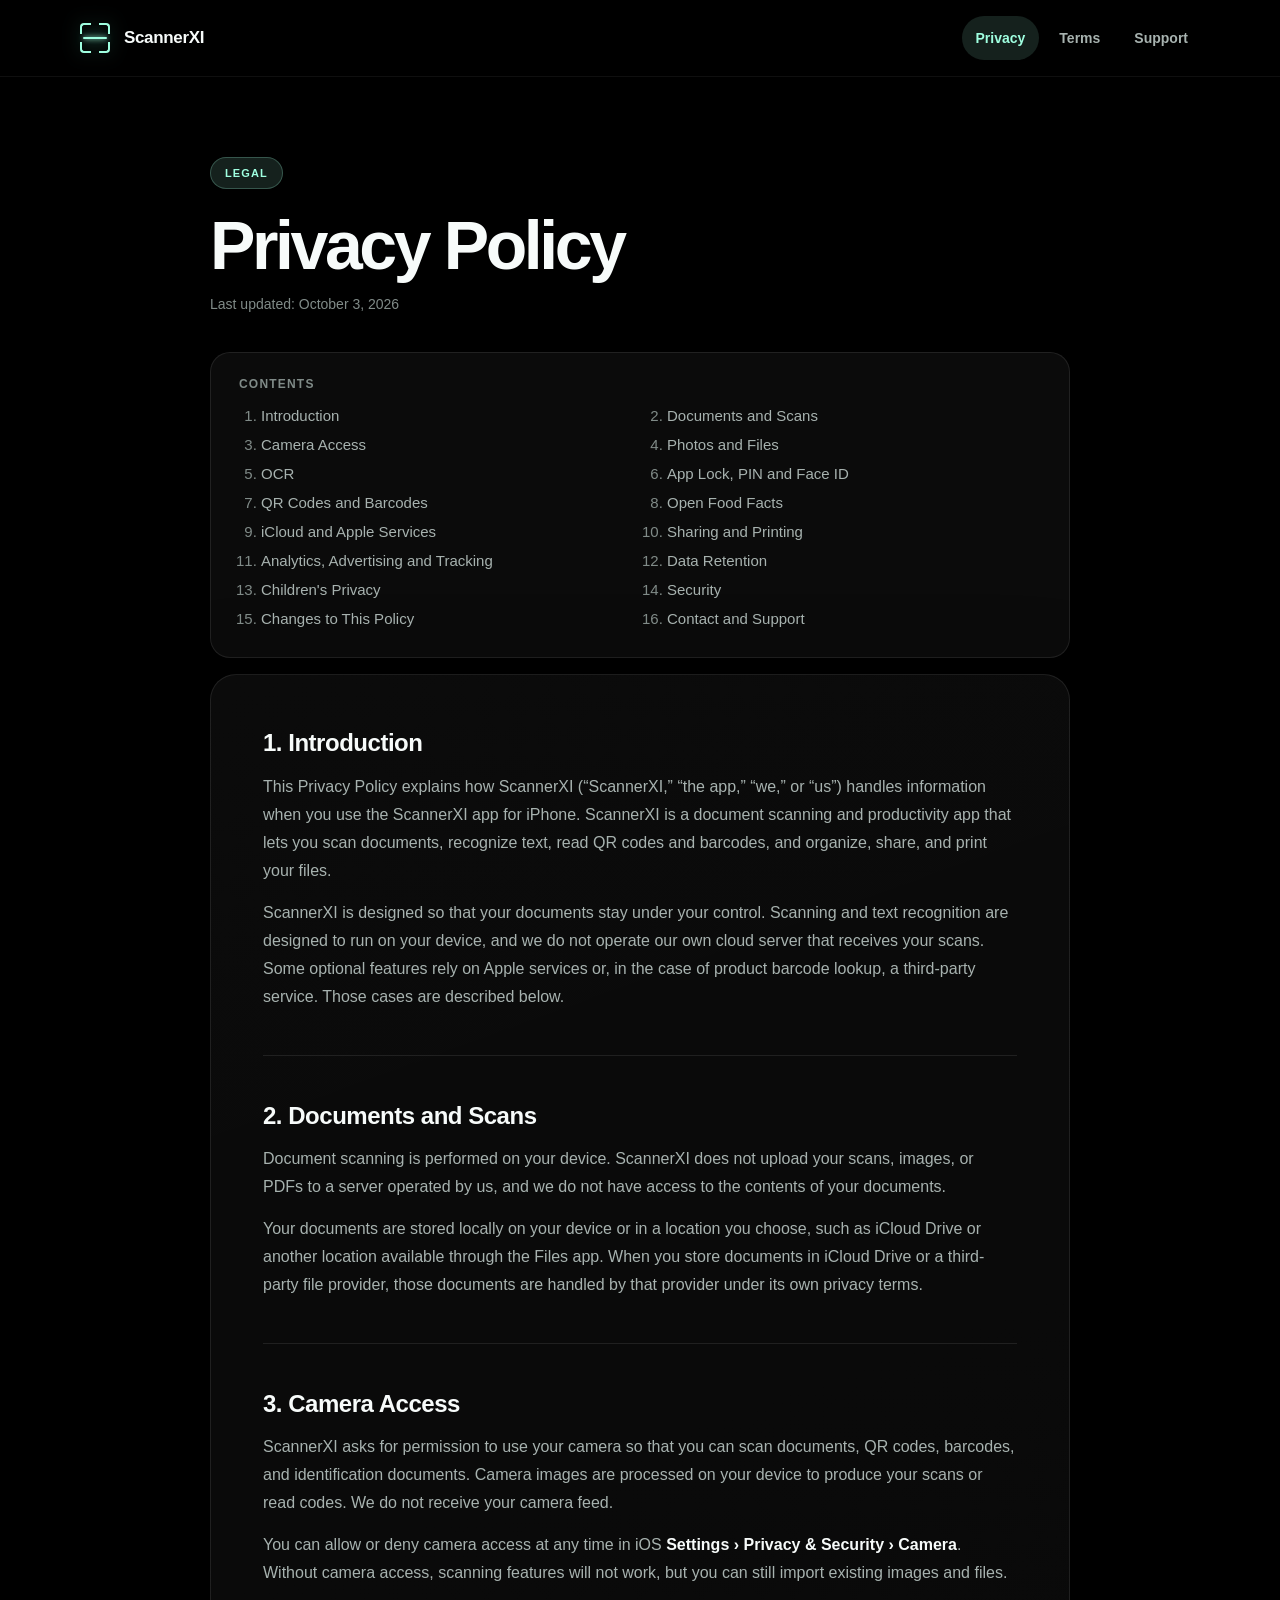
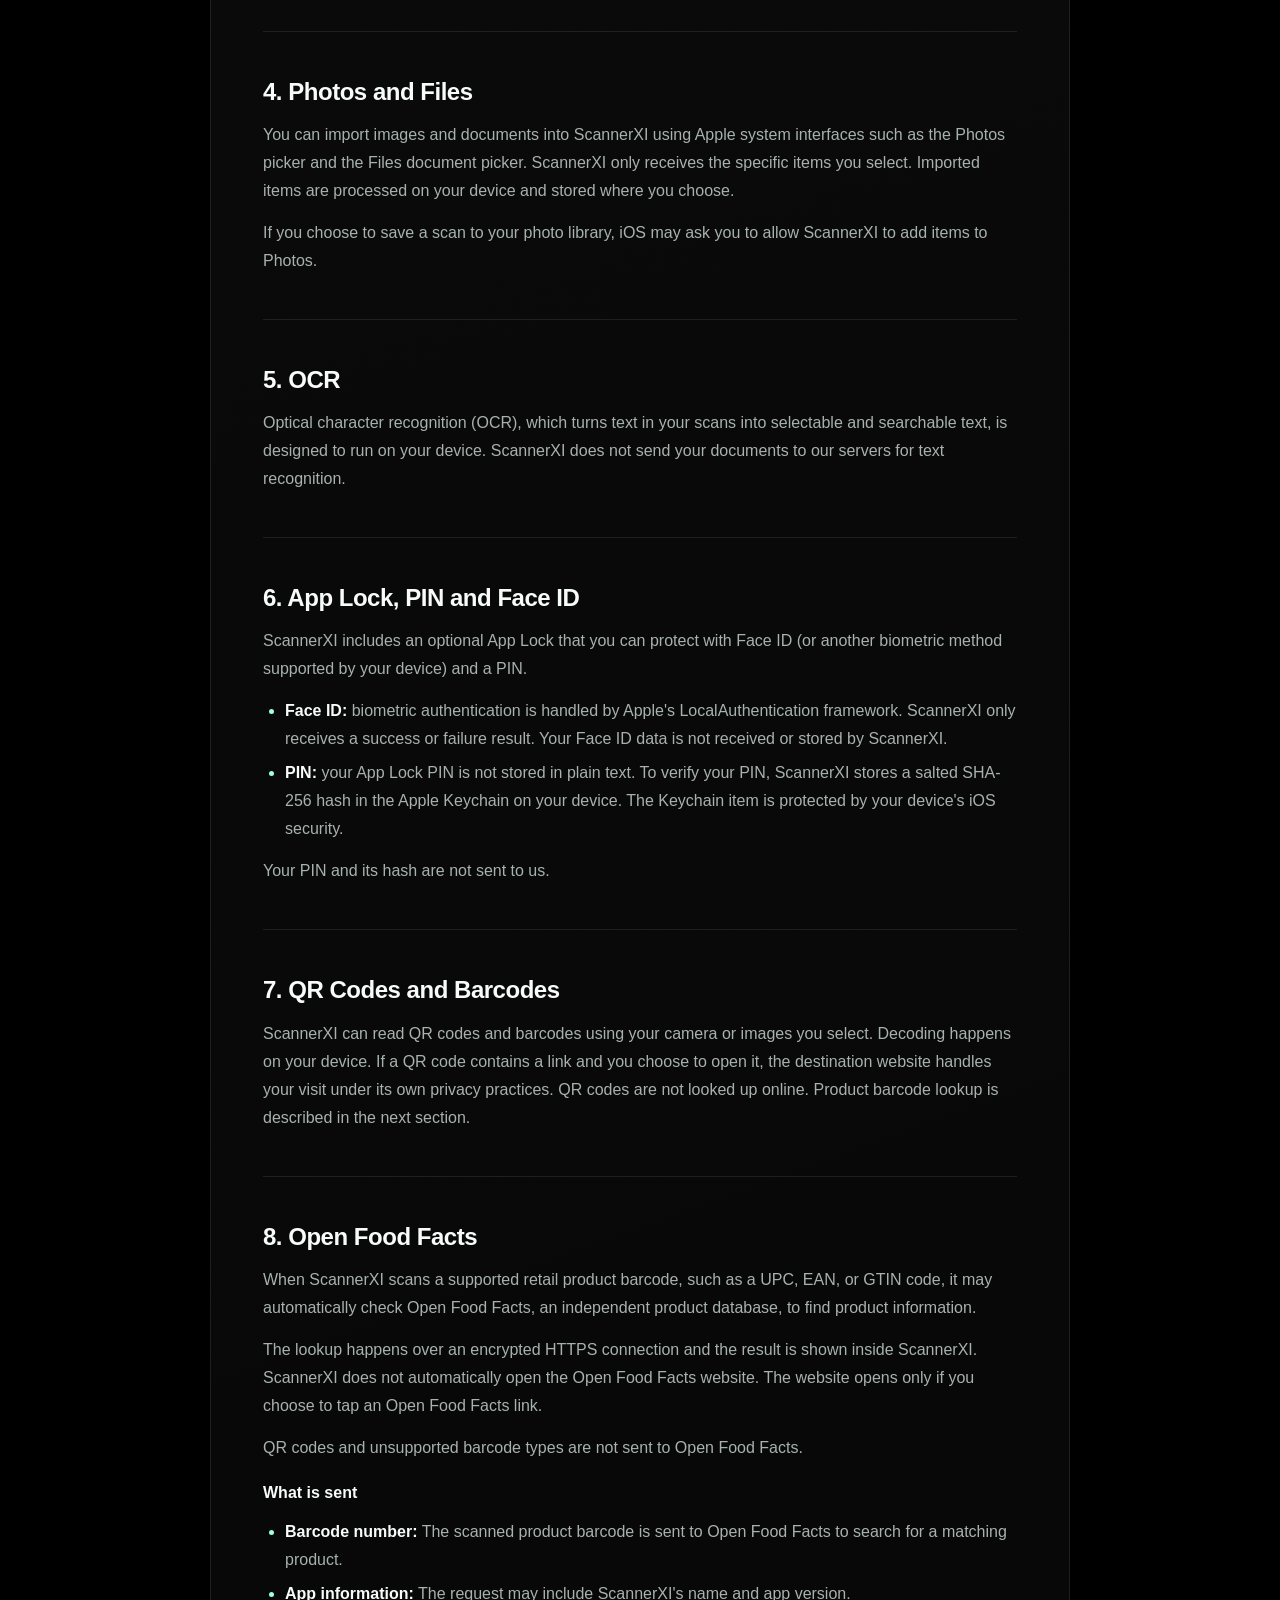
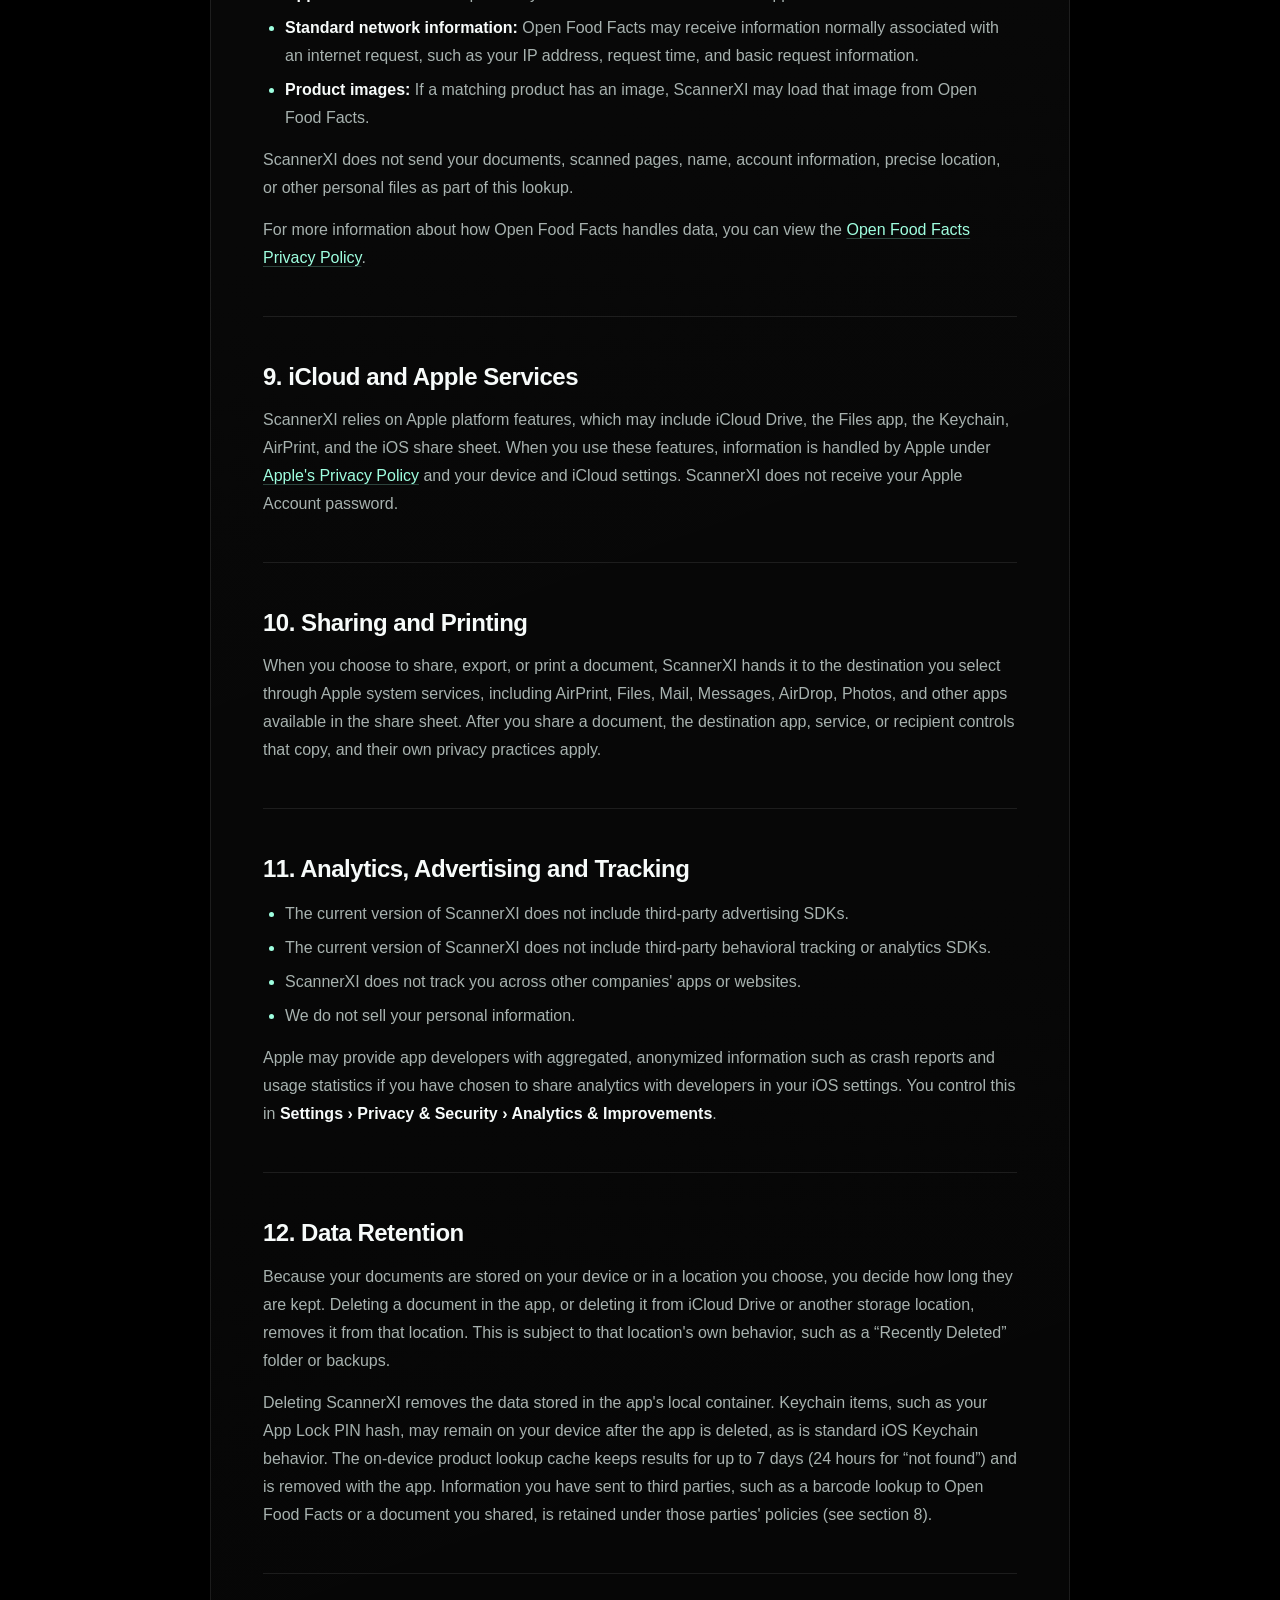
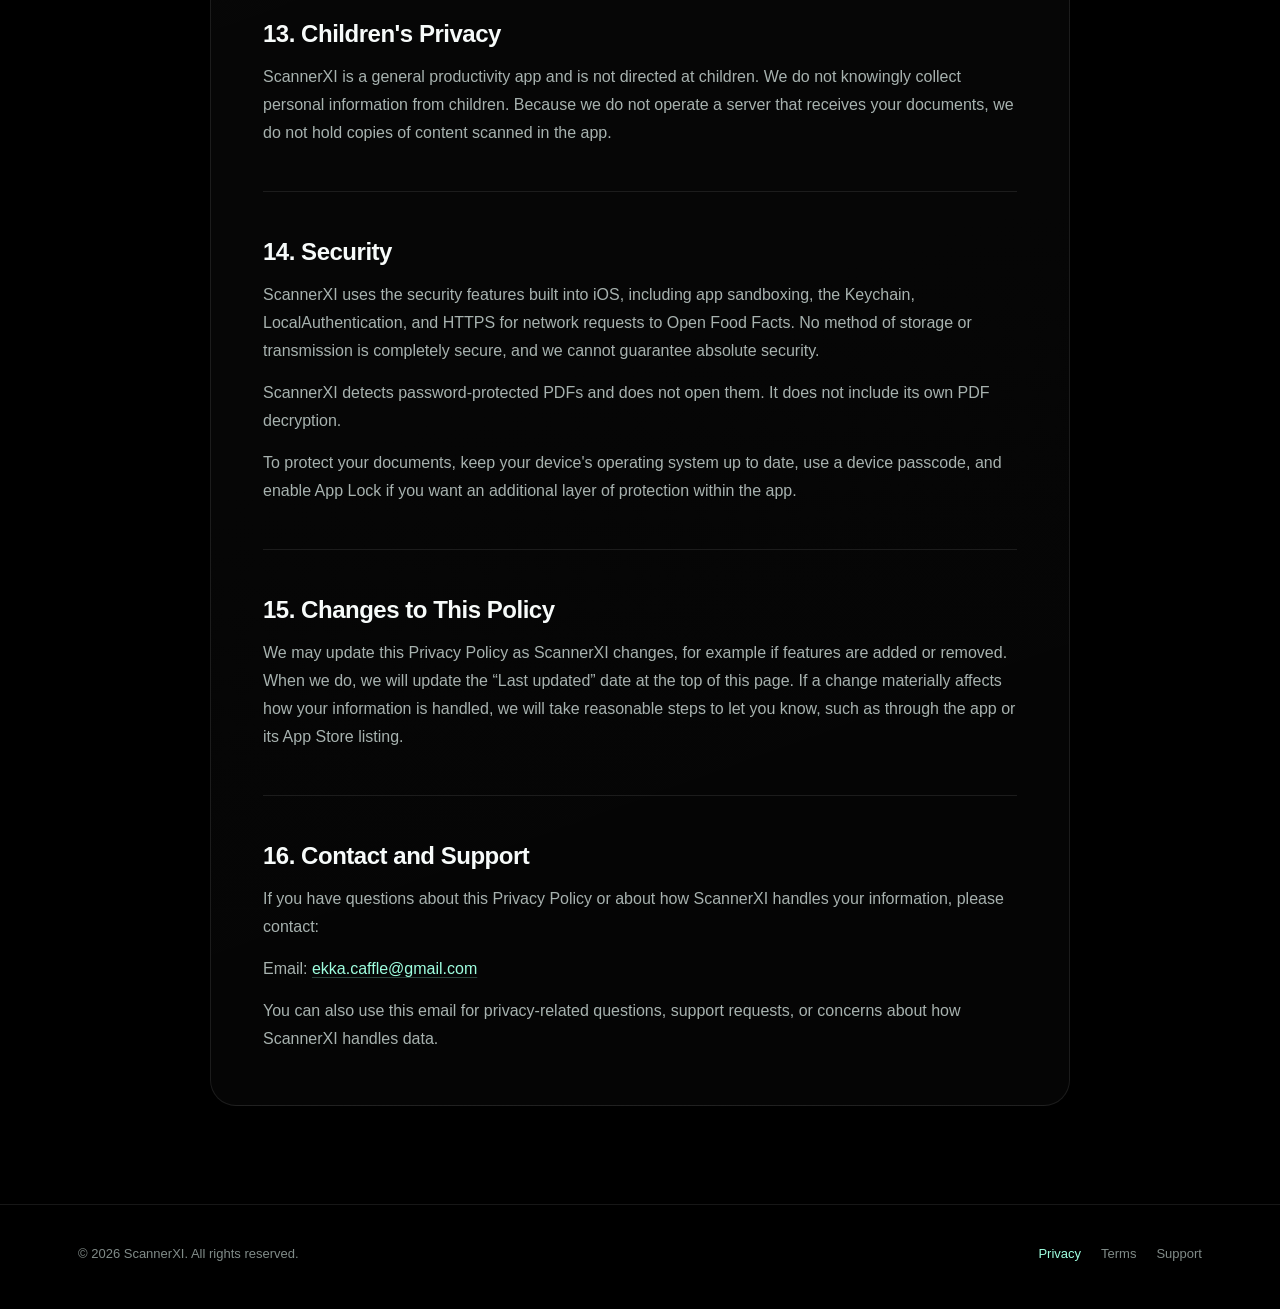
==== commit 5d04c97a: "Update Privacy Policy section 16 (Contact and Support) Co-Authored-By: Claude Opus 5.5 <noreply@anth" ====
--- a/privacy.html
+++ b/privacy.html
@@ -60,7 +60,7 @@
           <li><a href="#children">Children's Privacy</a></li>
           <li><a href="#security">Security</a></li>
           <li><a href="#changes">Changes to This Policy</a></li>
-          <li><a href="#contact">Contact / Support</a></li>
+          <li><a href="#contact">Contact and Support</a></li>
         </ol>
       </nav>
 
@@ -334,17 +334,17 @@
         </section>
 
         <section id="contact">
-          <h2>16. Contact / Support</h2>
-          <p>
-            If you have questions about this Privacy Policy or how ScannerXI
-            handles information, please visit our
-            <a href="./support.html">Support page</a>.
-          </p>
-          <p class="notice">
-            <strong>Please note:</strong> support requests submitted through
-            GitHub Issues are public. Do not include scanned documents,
-            passwords, PINs, identification numbers, payment information, or
-            other sensitive personal data.
+          <h2>16. Contact and Support</h2>
+          <p>
+            If you have questions about this Privacy Policy or about how
+            ScannerXI handles your information, please contact:
+          </p>
+          <p>
+            Email: <a href="mailto:ekka.caffle@gmail.com">ekka.caffle@gmail.com</a>
+          </p>
+          <p>
+            You can also use this email for privacy-related questions, support
+            requests, or concerns about how ScannerXI handles data.
           </p>
         </section>
       </div>
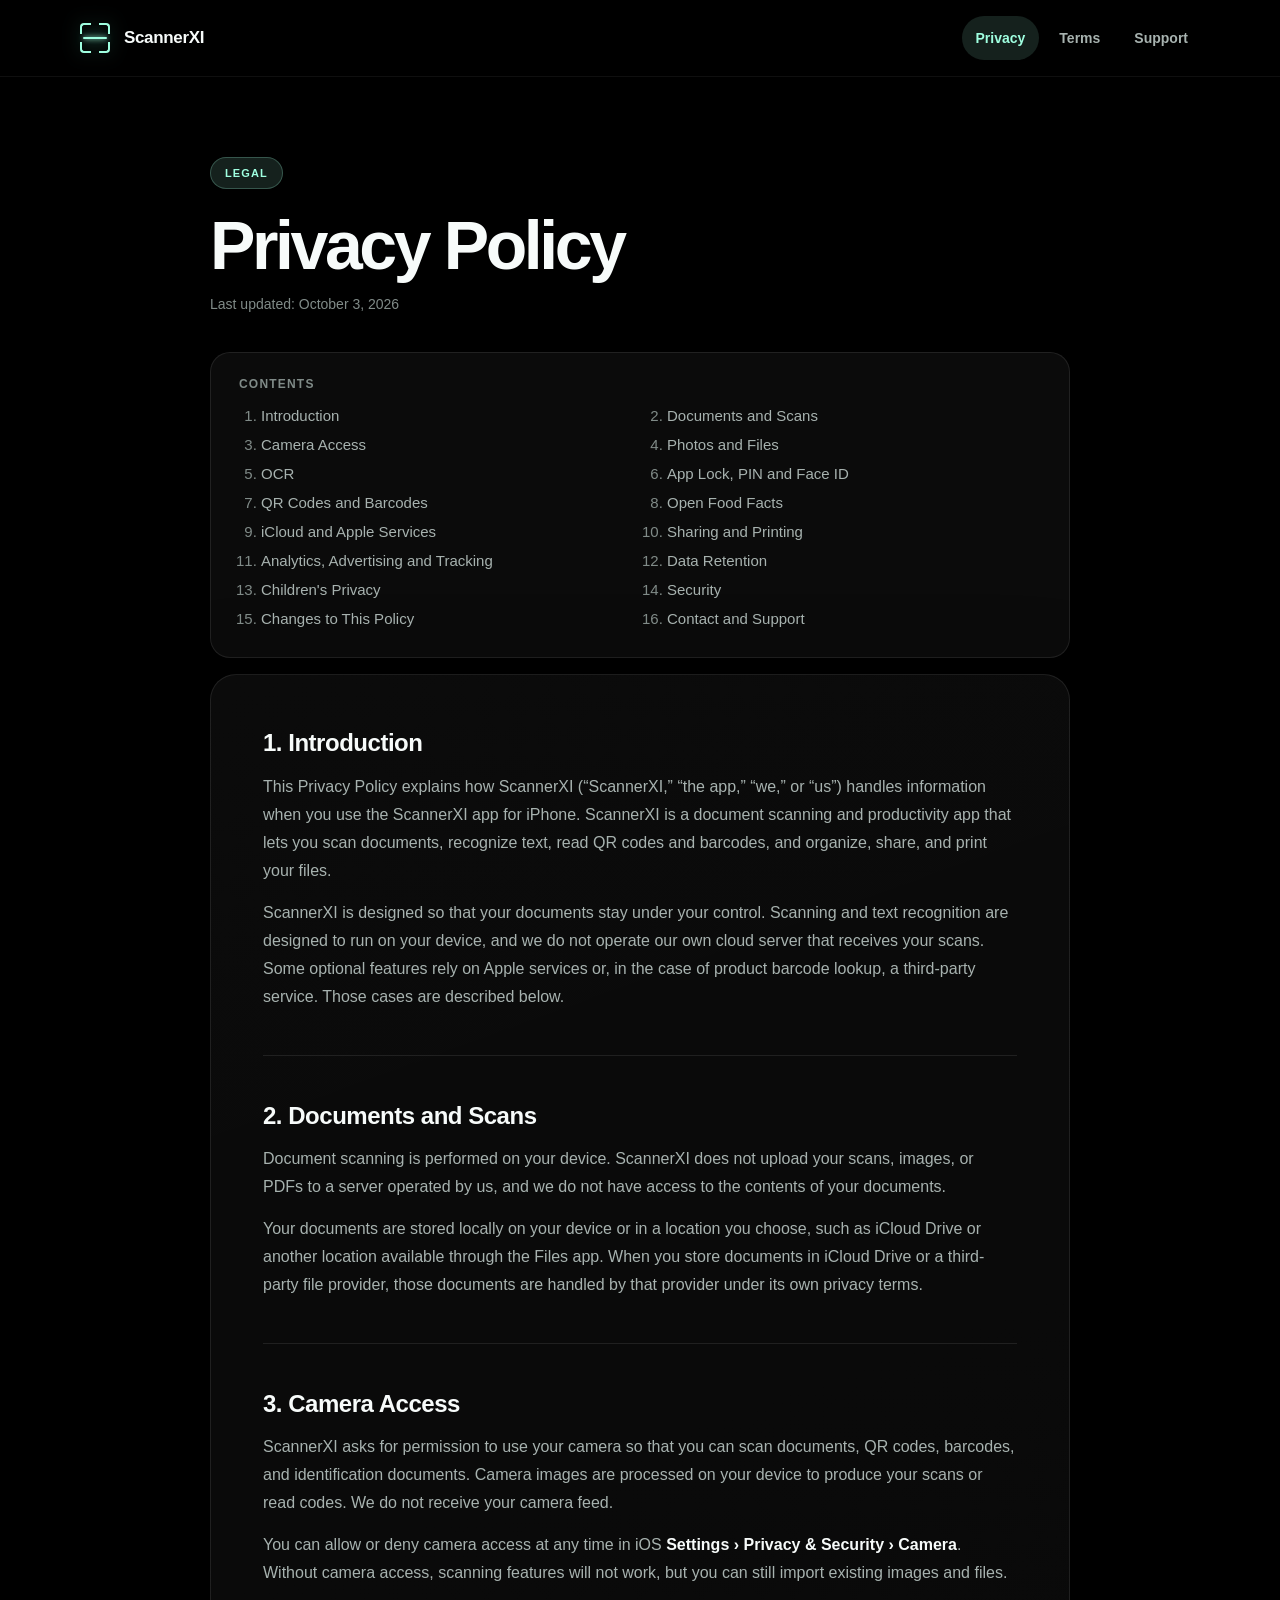
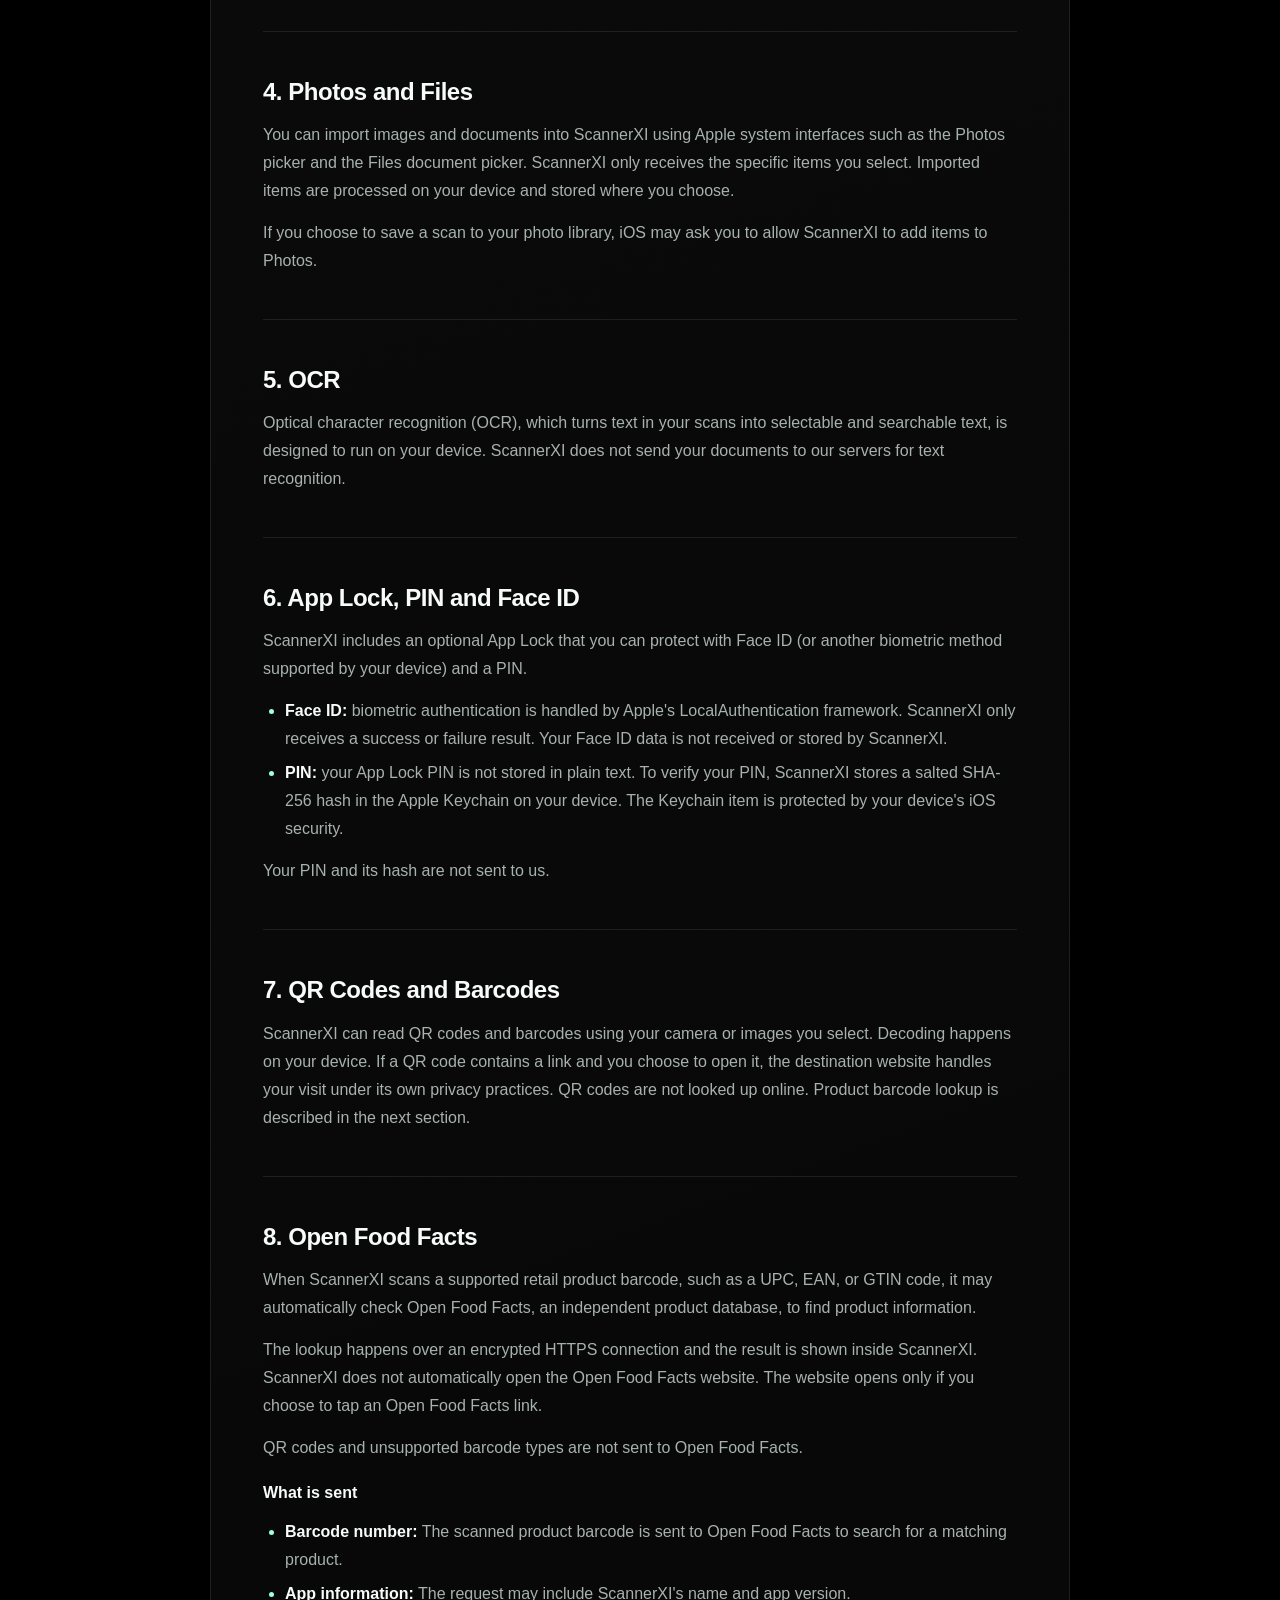
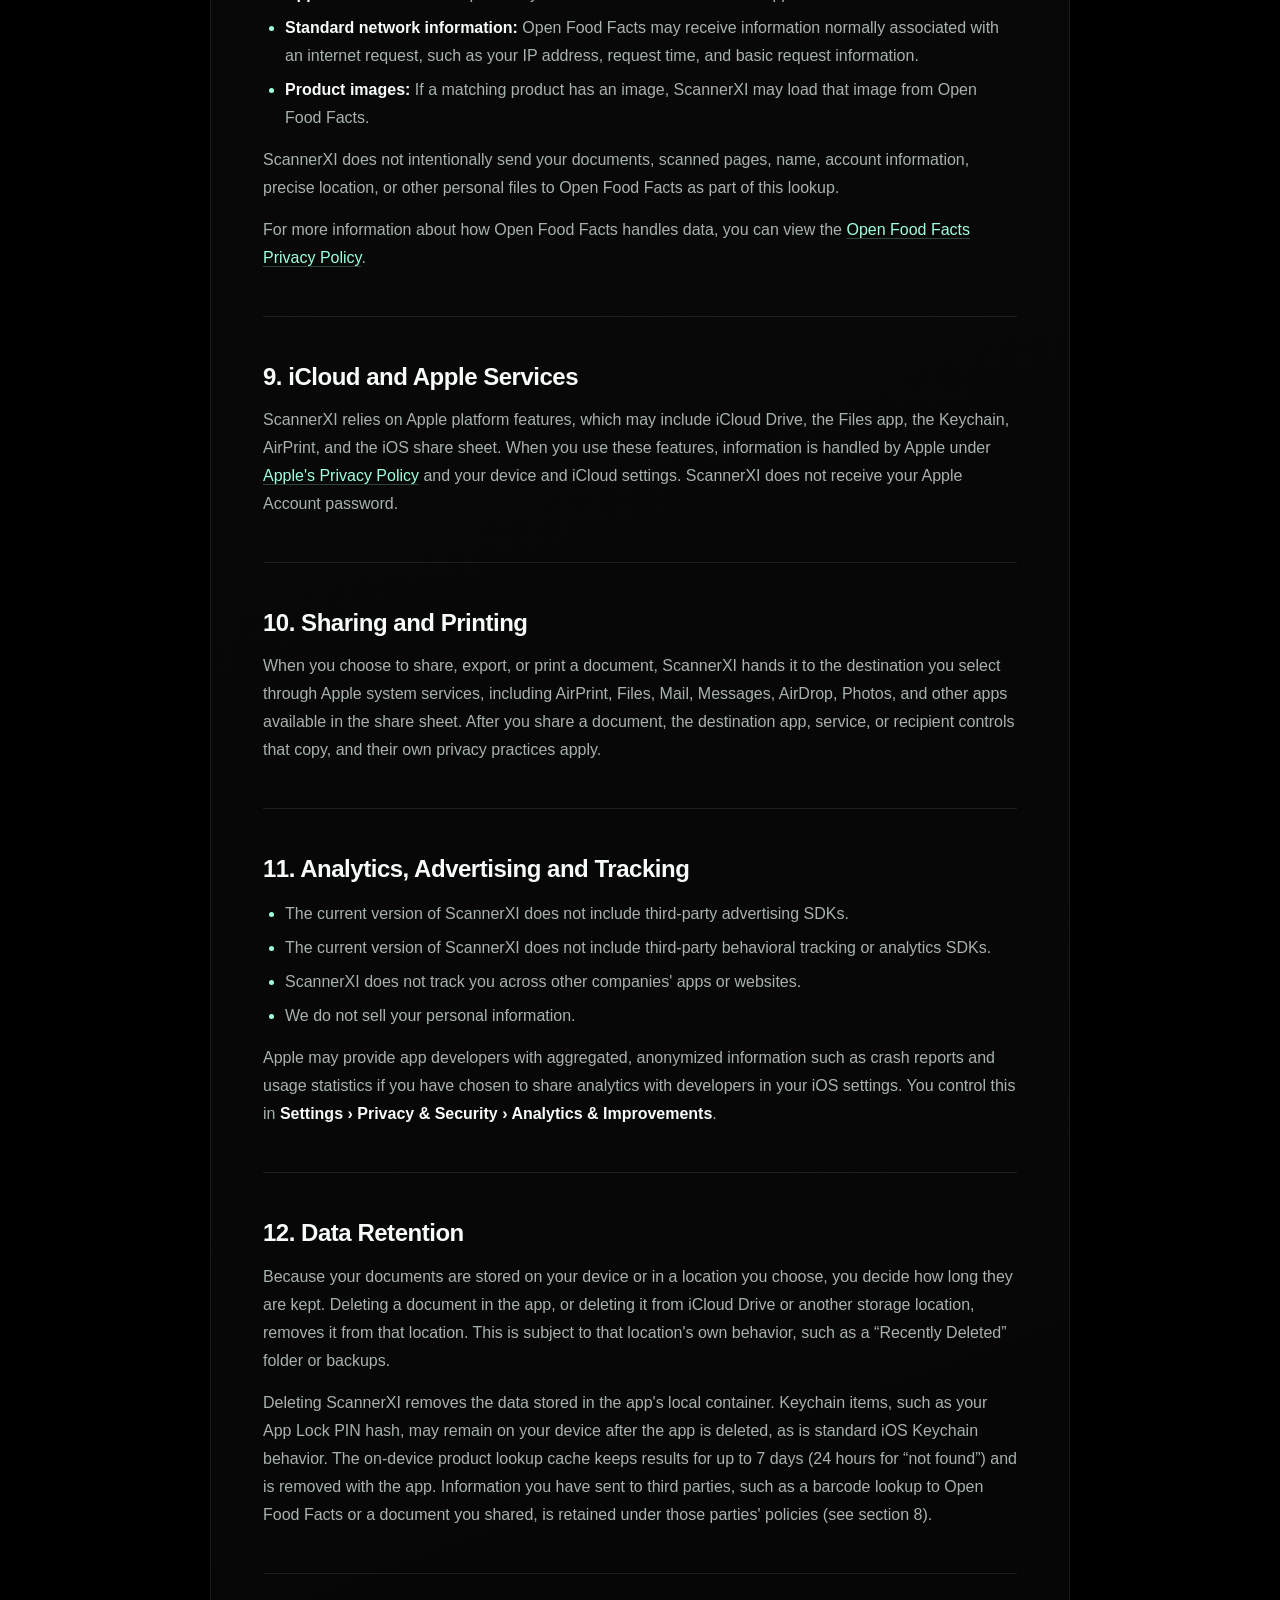
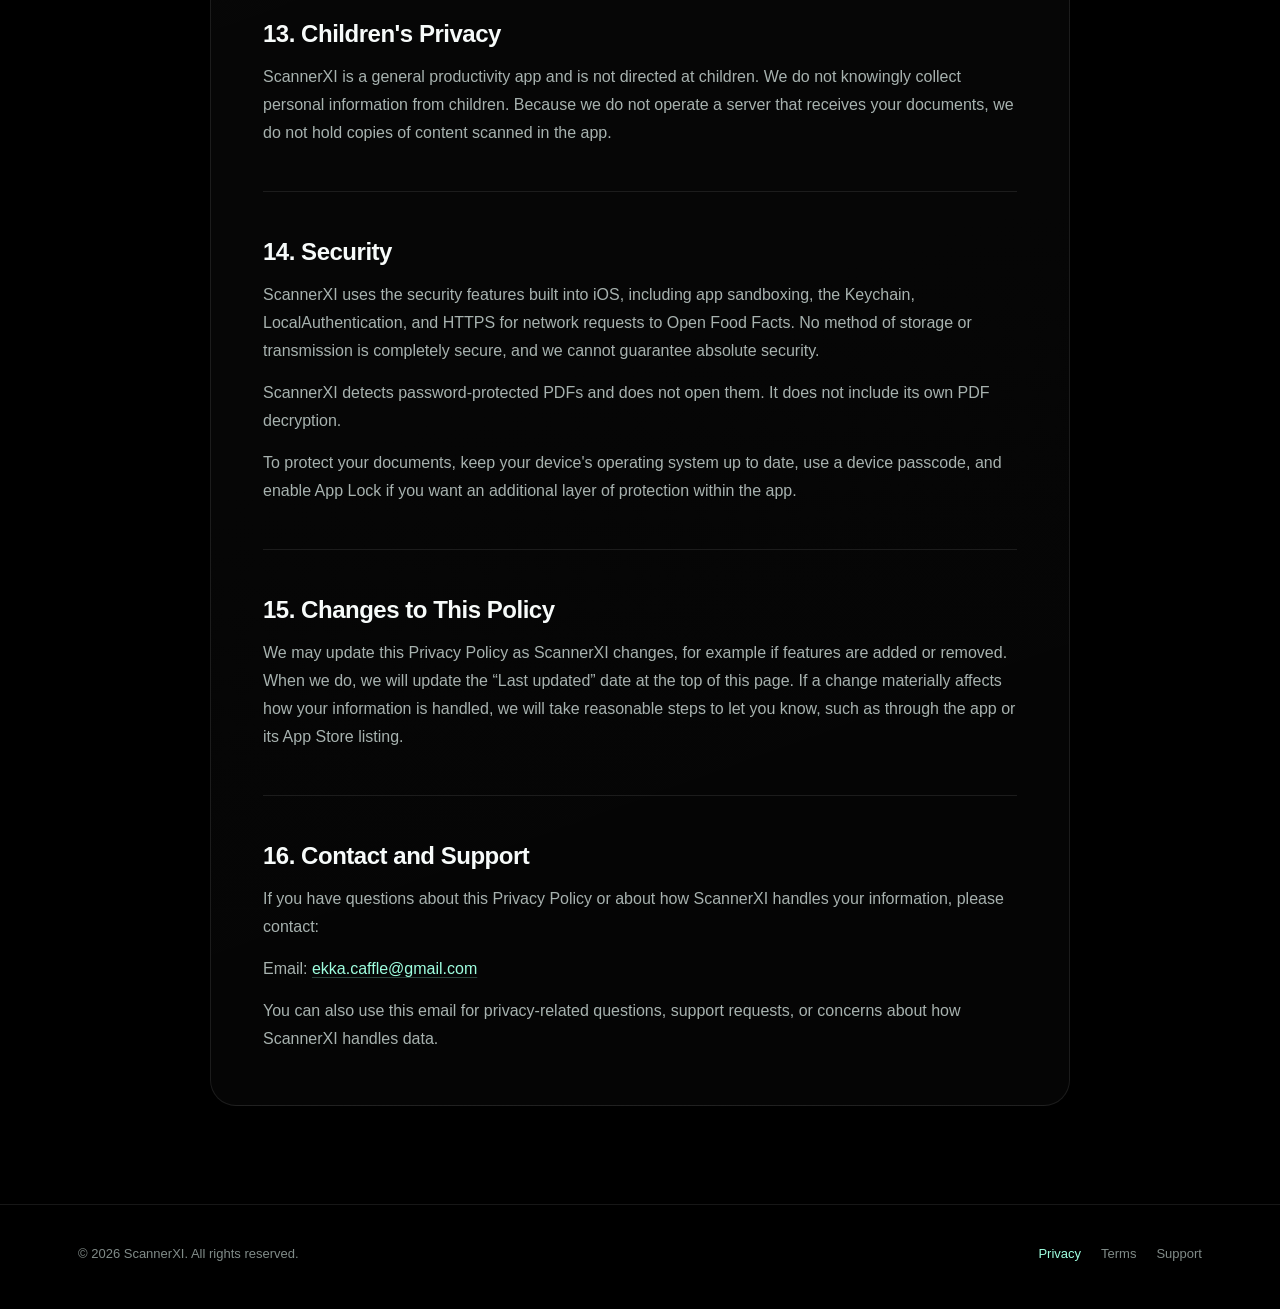
==== commit 171cd45d: "Tighten Open Food Facts data sentence in Privacy Policy section 8 Co-Authored-By: Claude Opus 5.5 <n" ====
--- a/privacy.html
+++ b/privacy.html
@@ -217,9 +217,9 @@
             </li>
           </ul>
           <p>
-            ScannerXI does not send your documents, scanned pages, name, account
-            information, precise location, or other personal files as part of
-            this lookup.
+            ScannerXI does not intentionally send your documents, scanned pages,
+            name, account information, precise location, or other personal files
+            to Open Food Facts as part of this lookup.
           </p>
           <p>
             For more information about how Open Food Facts handles data, you can
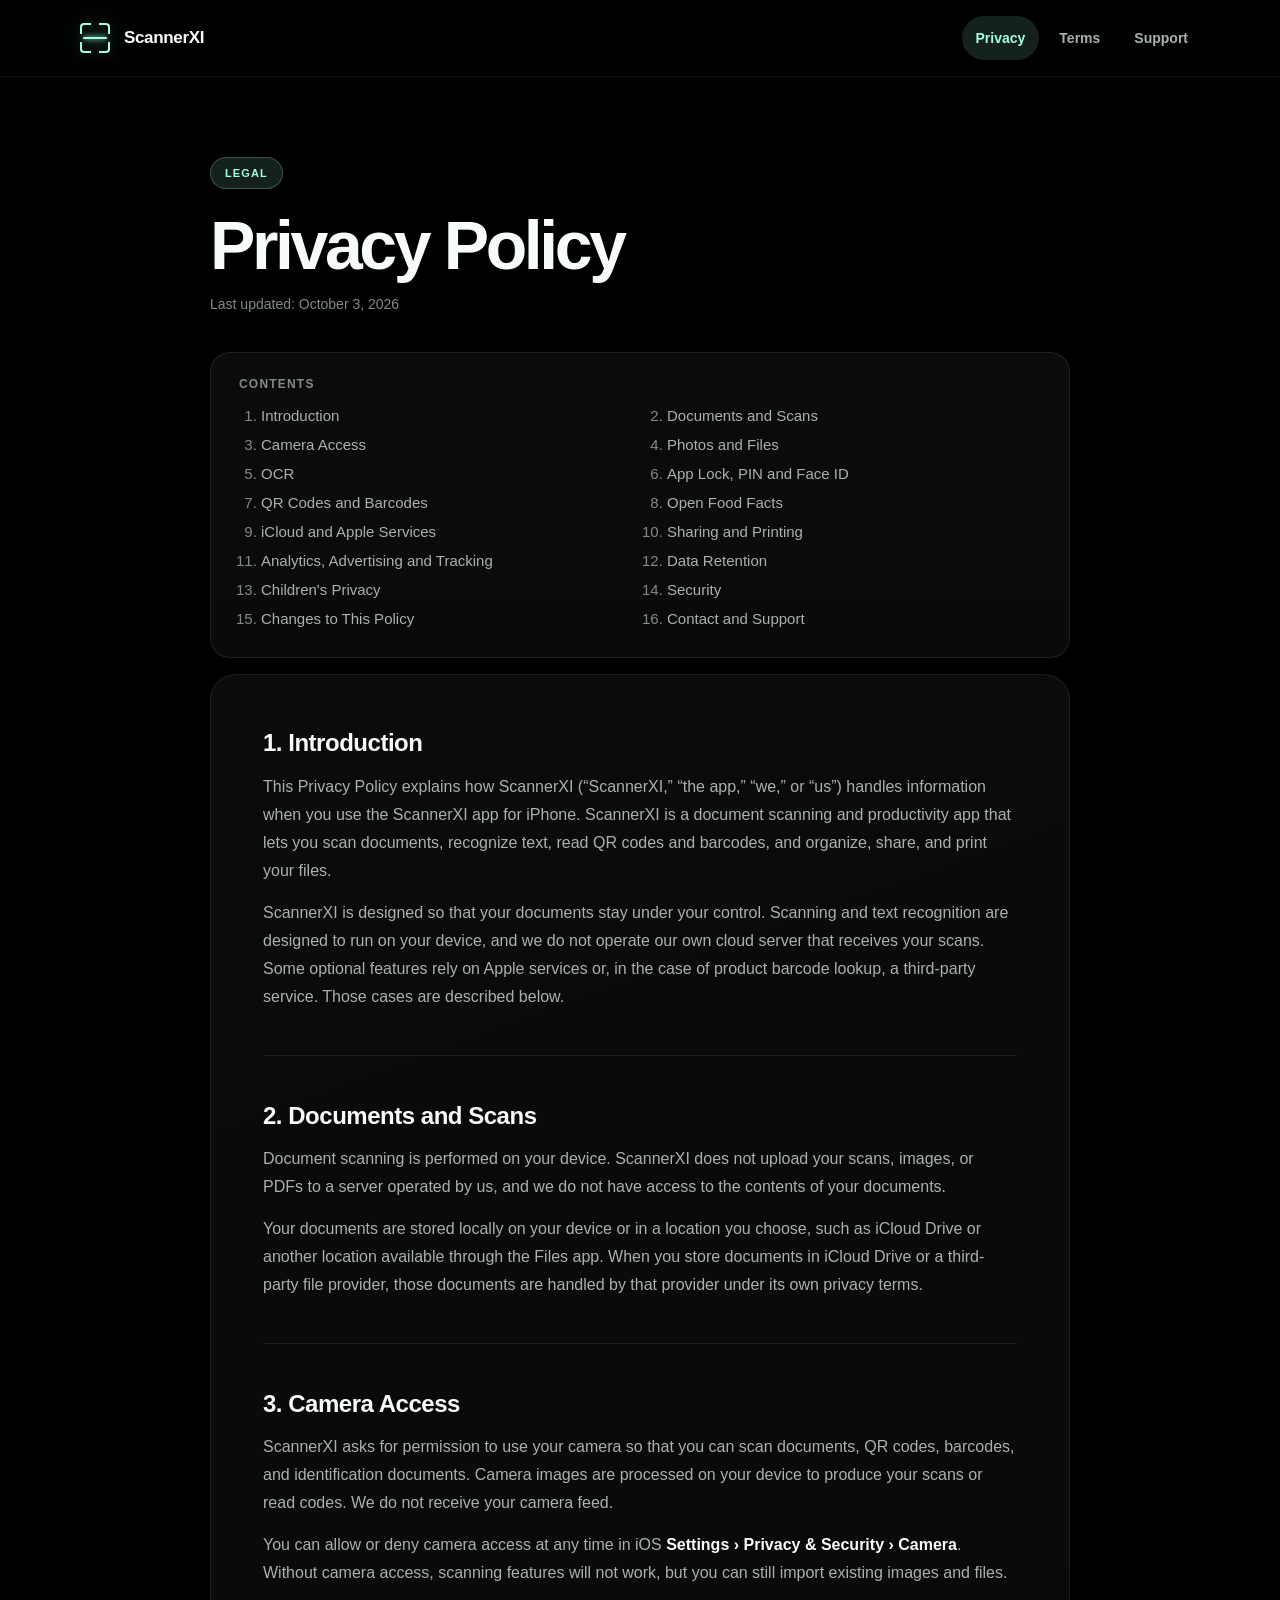
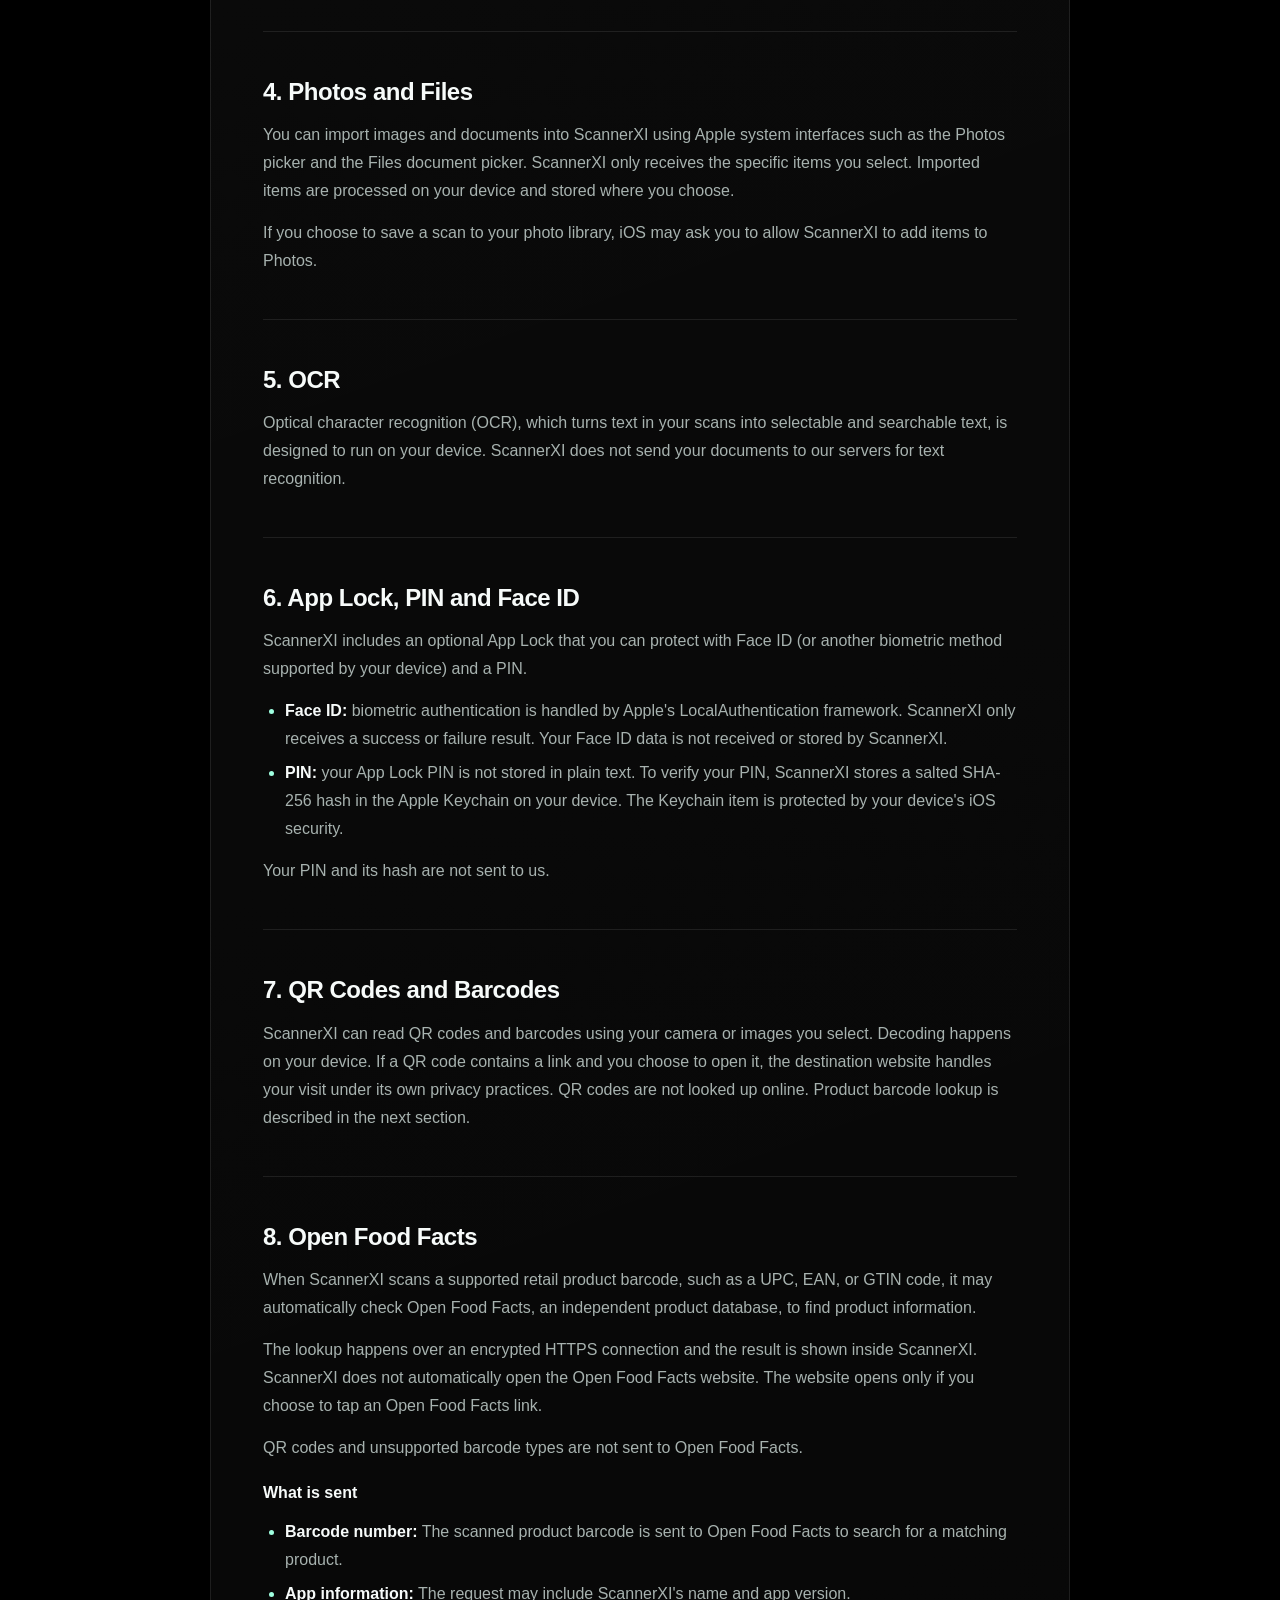
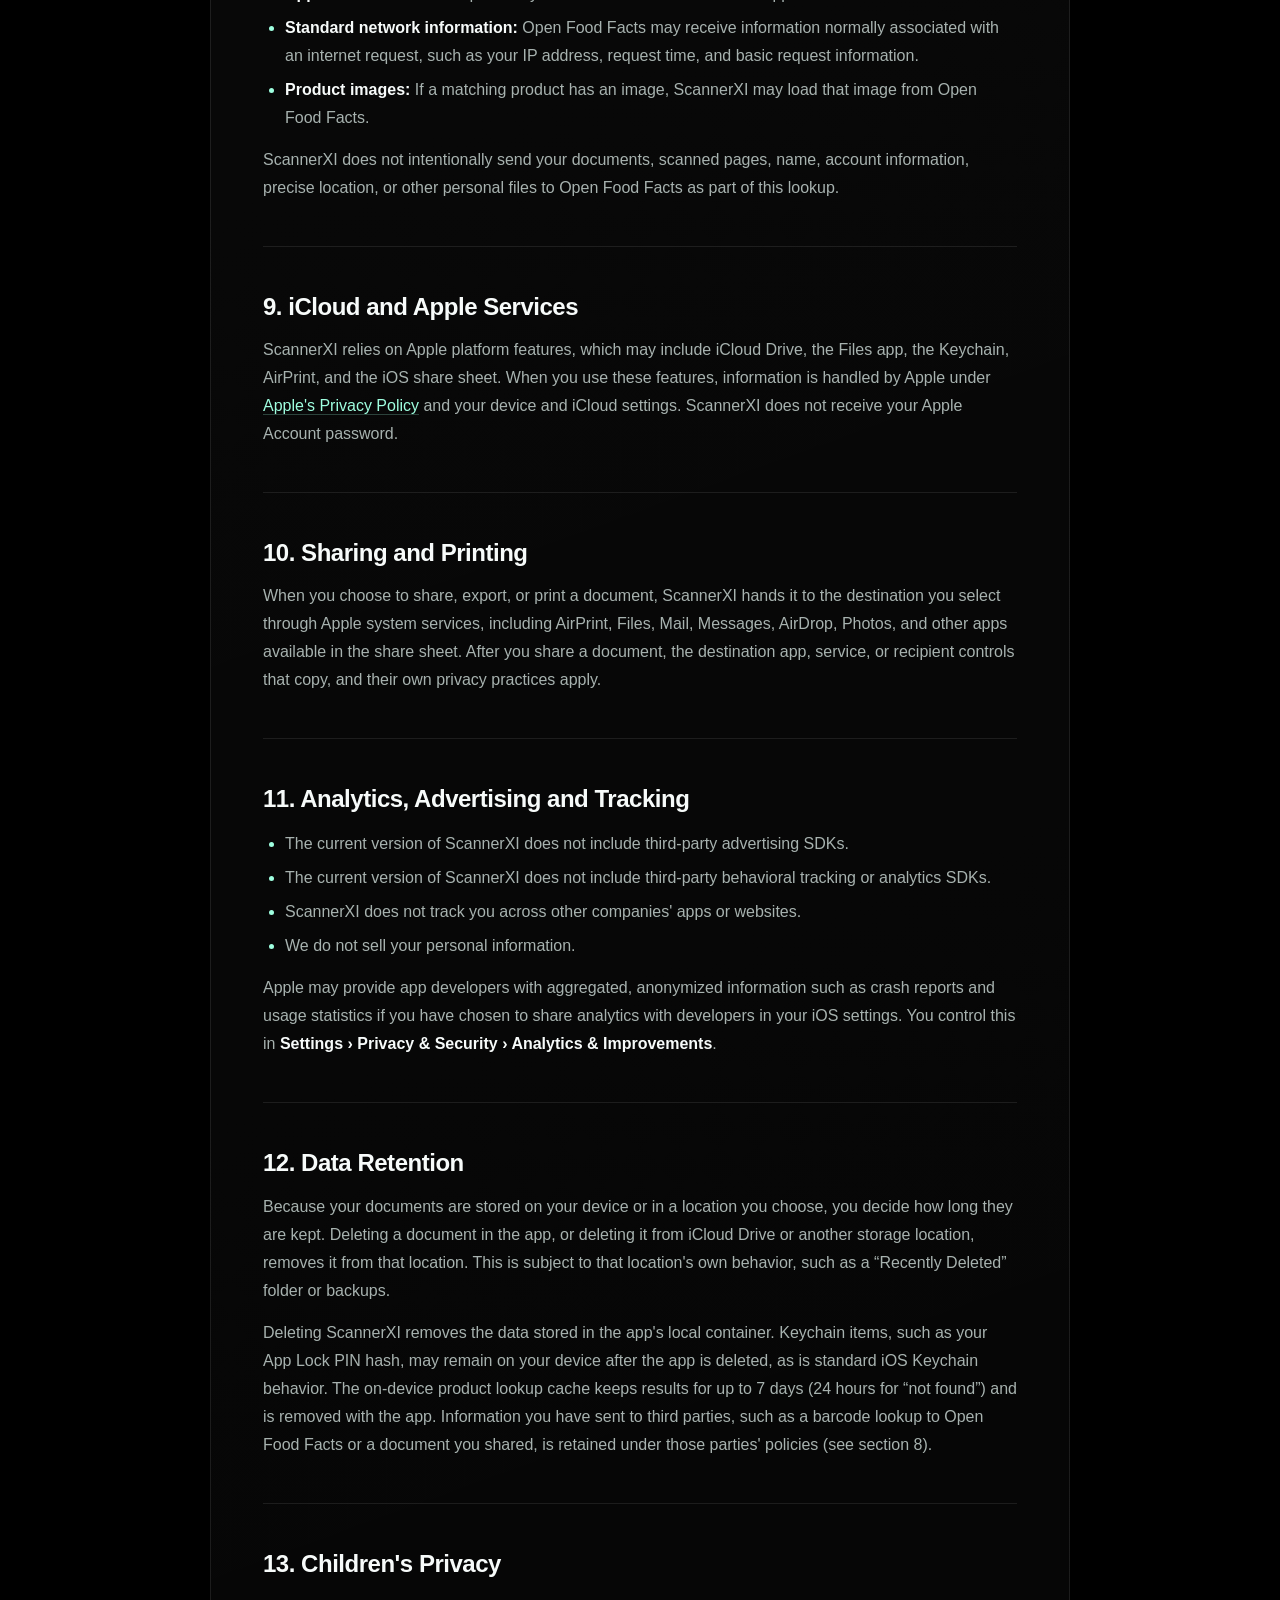
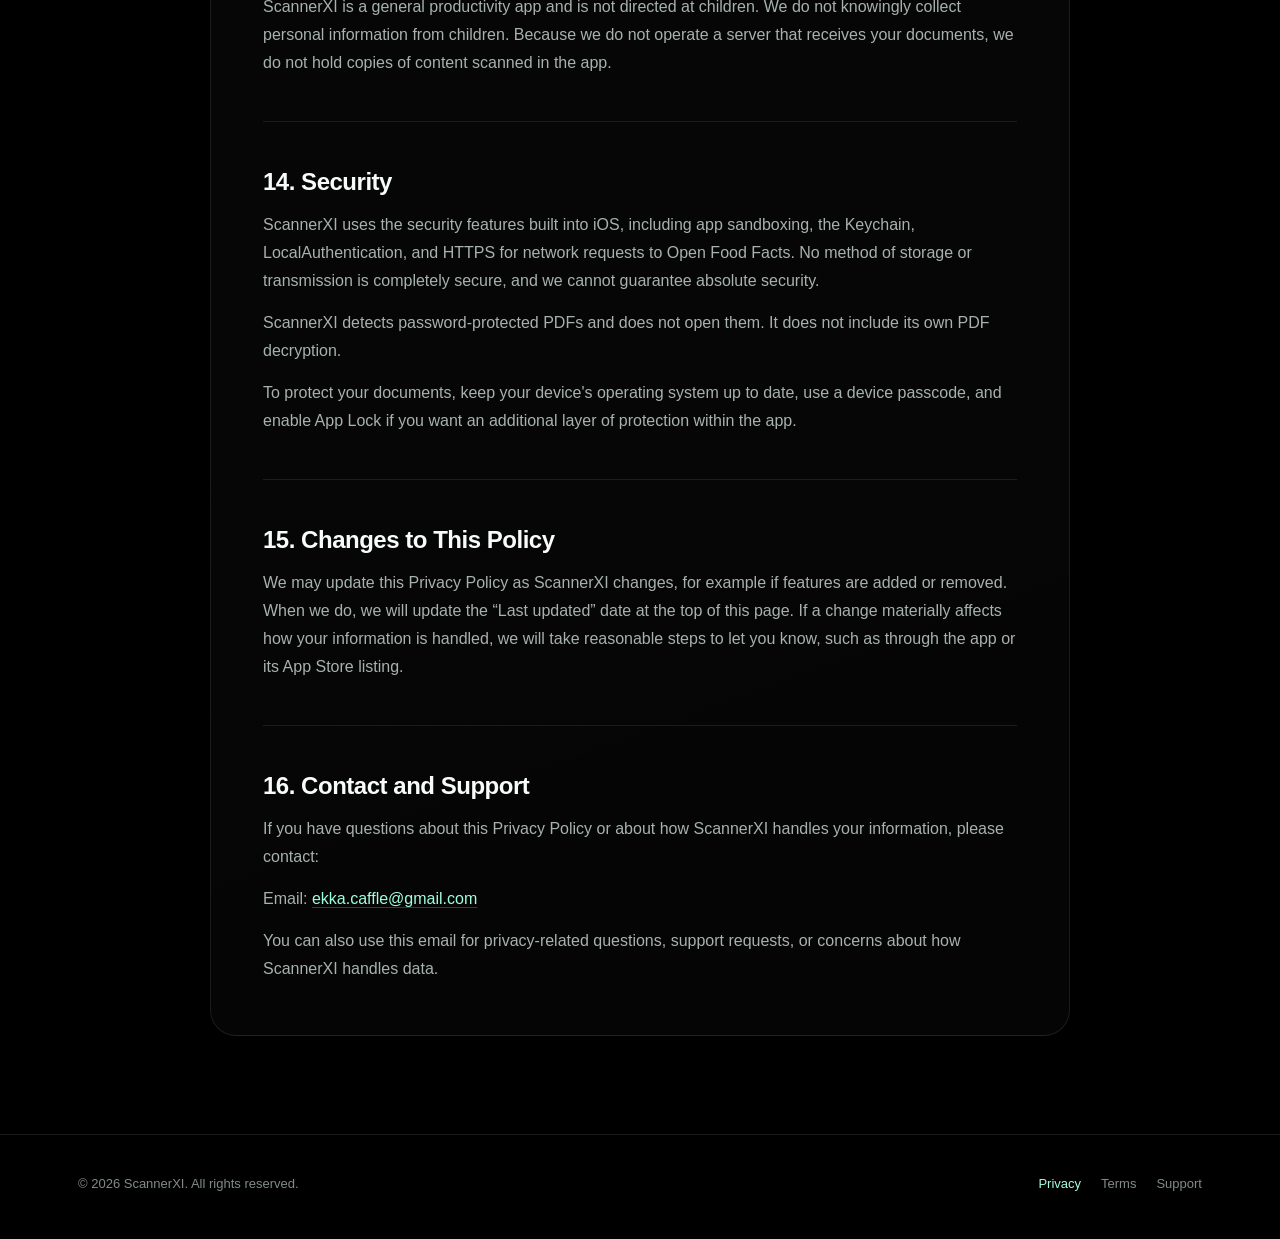
==== commit cf89afc9: "Remove Open Food Facts privacy link" ====
--- a/privacy.html
+++ b/privacy.html
@@ -221,11 +221,6 @@
             name, account information, precise location, or other personal files
             to Open Food Facts as part of this lookup.
           </p>
-          <p>
-            For more information about how Open Food Facts handles data, you can
-            view the
-            <a href="https://world.openfoodfacts.org/privacy" rel="noopener">Open Food Facts Privacy Policy</a>.
-          </p>
         </section>
 
         <section id="apple-services">
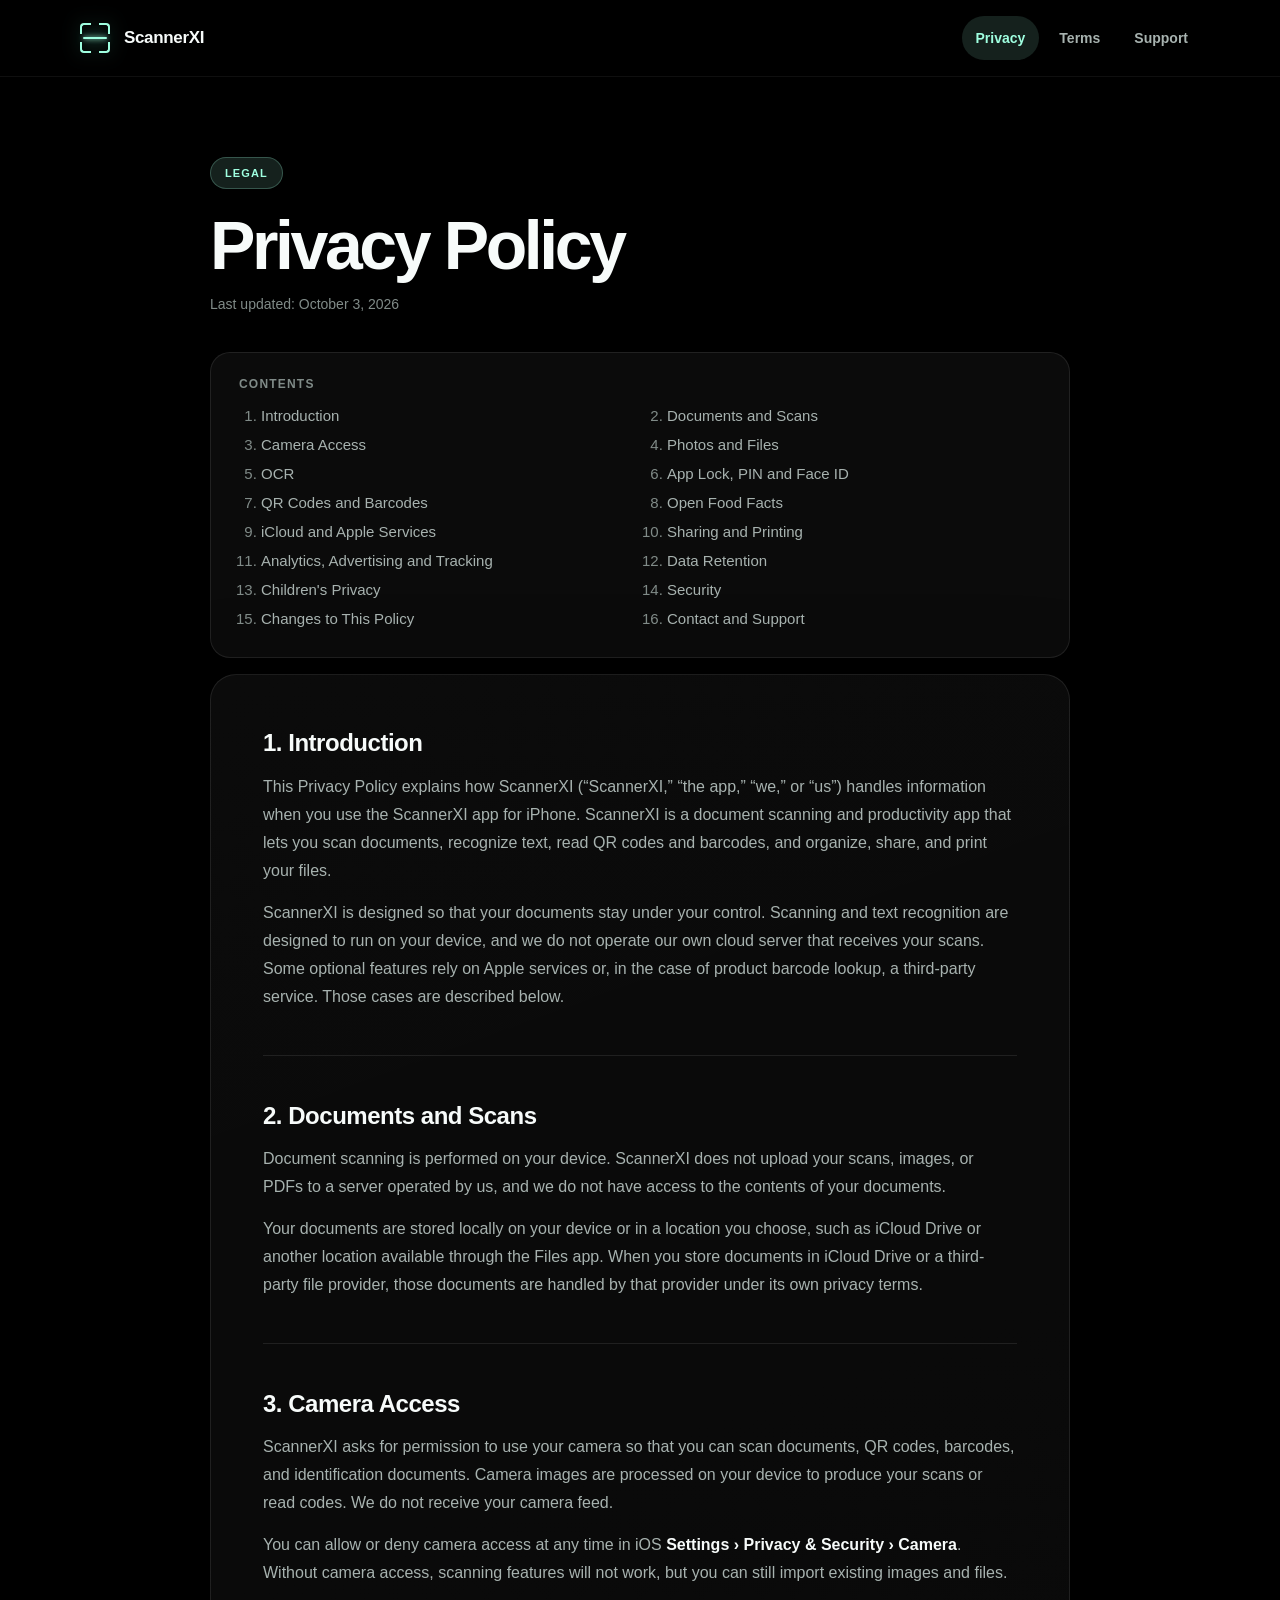
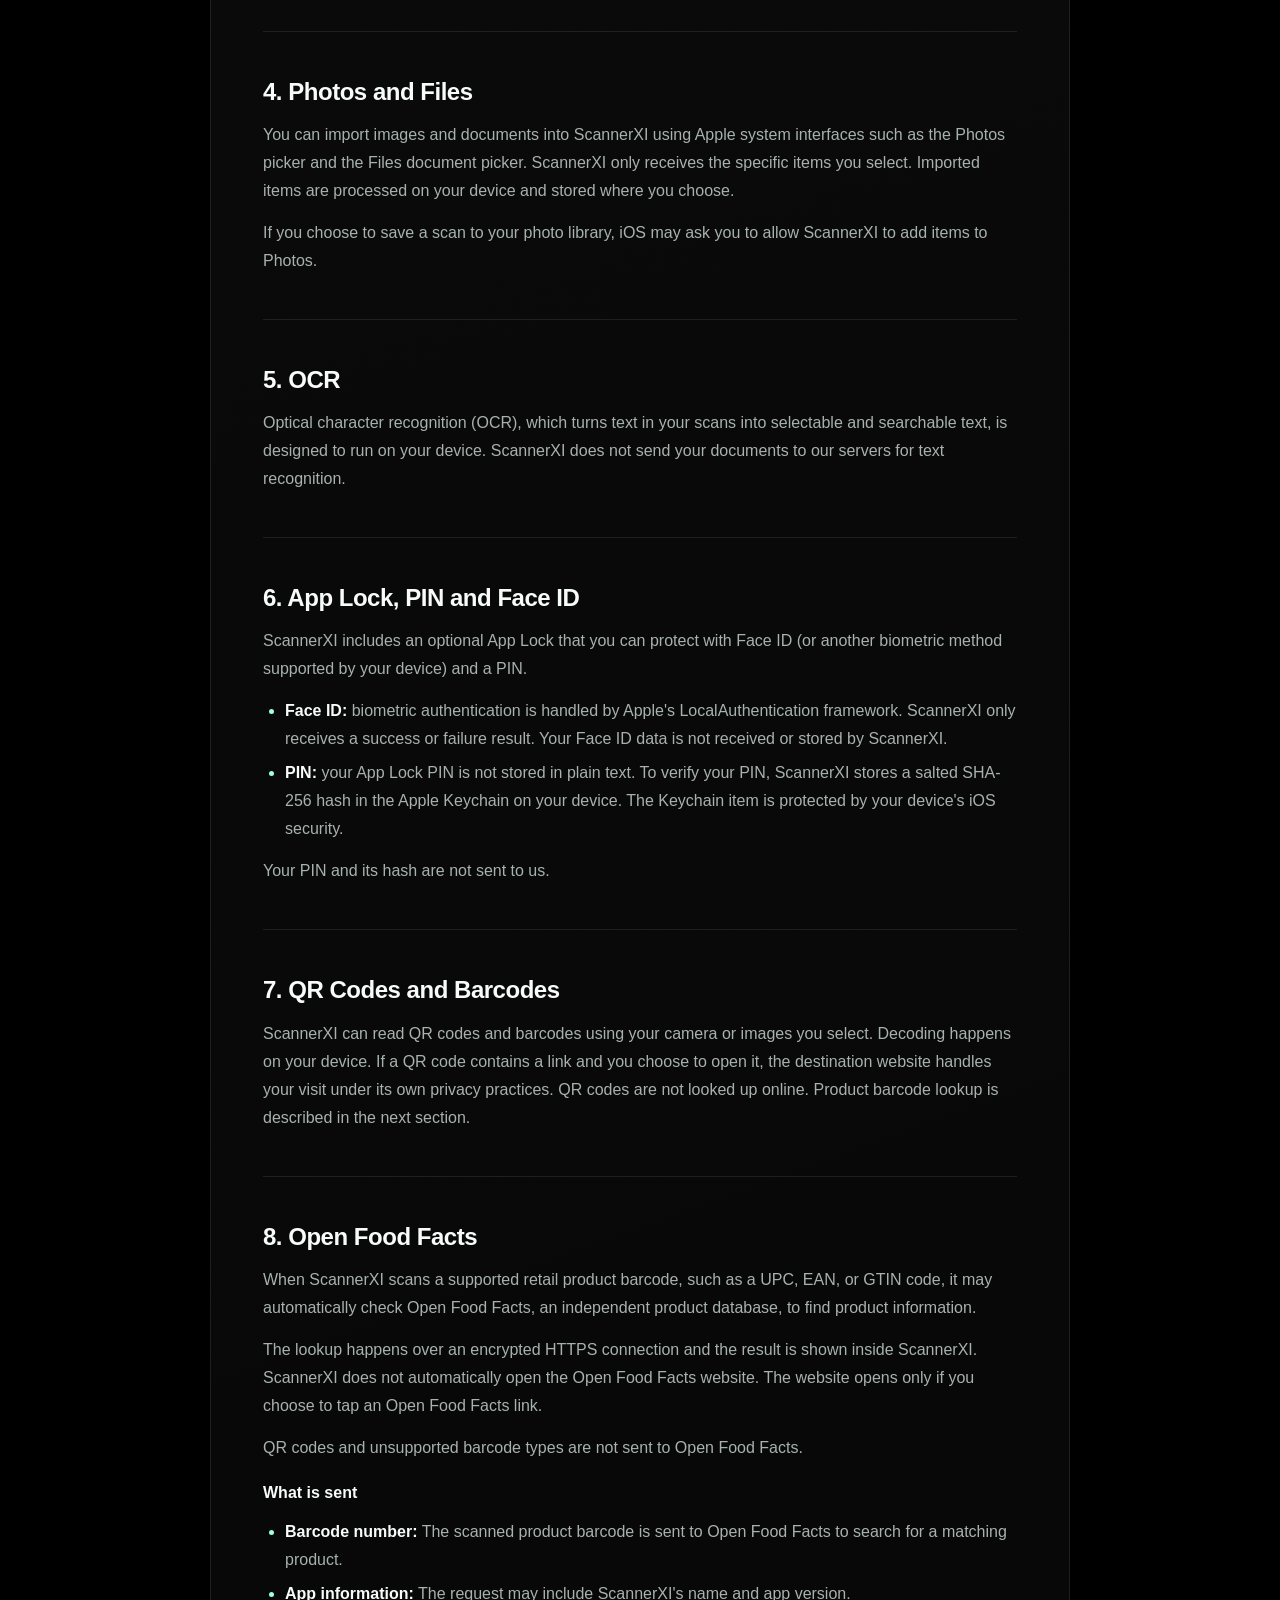
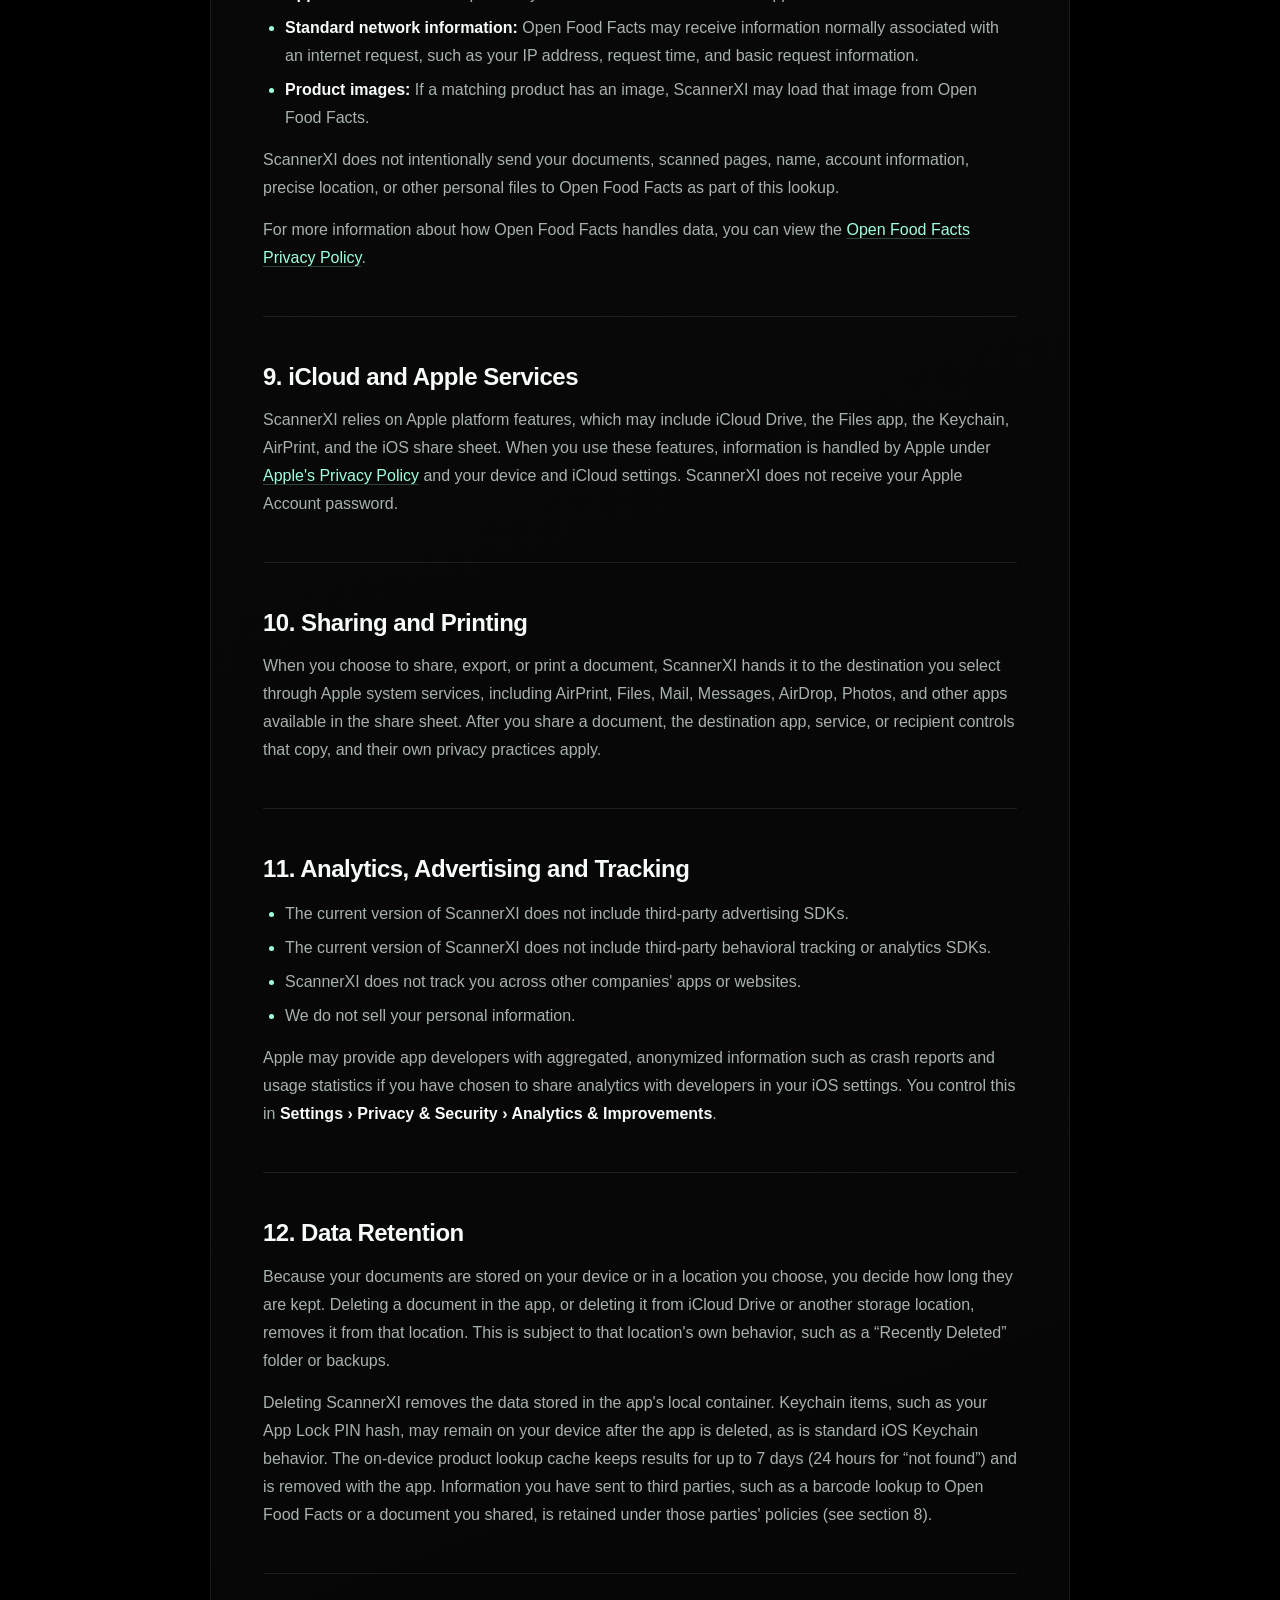
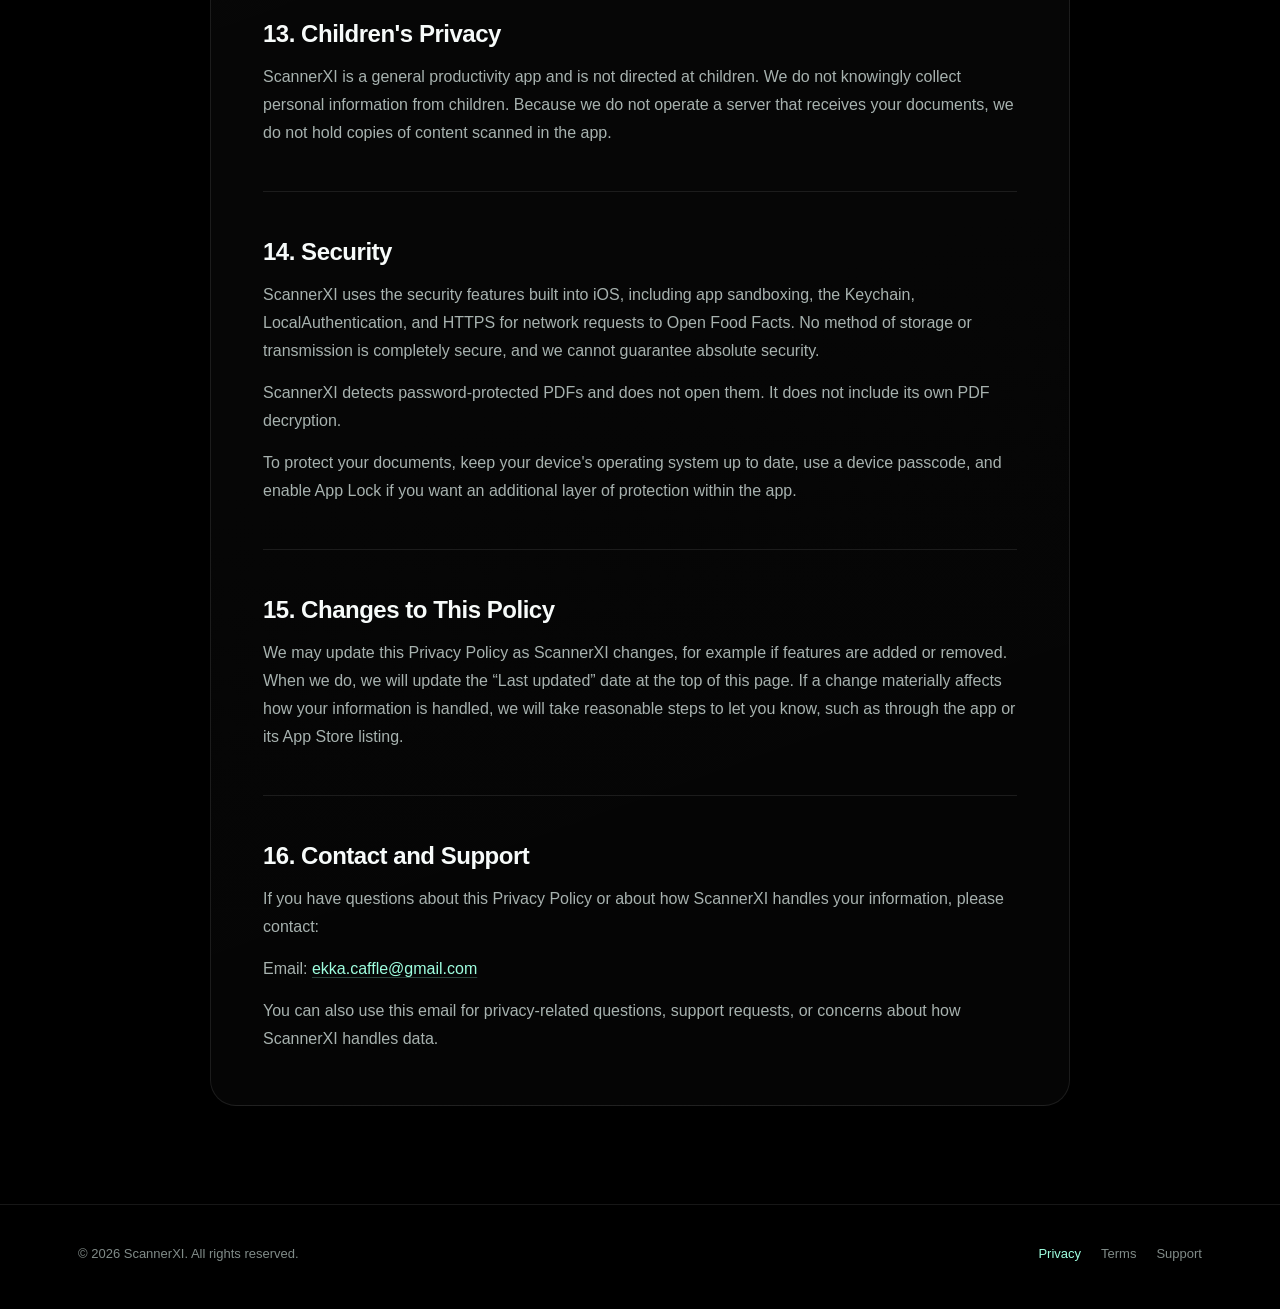
==== commit 691b93b3: "Restore Open Food Facts privacy link in Privacy Policy section 8 Co-Authored-By: Claude Opus 5.5 <no" ====
--- a/privacy.html
+++ b/privacy.html
@@ -221,6 +221,11 @@
             name, account information, precise location, or other personal files
             to Open Food Facts as part of this lookup.
           </p>
+          <p>
+            For more information about how Open Food Facts handles data, you can
+            view the
+            <a href="https://world.openfoodfacts.org/privacy" rel="noopener">Open Food Facts Privacy Policy</a>.
+          </p>
         </section>
 
         <section id="apple-services">
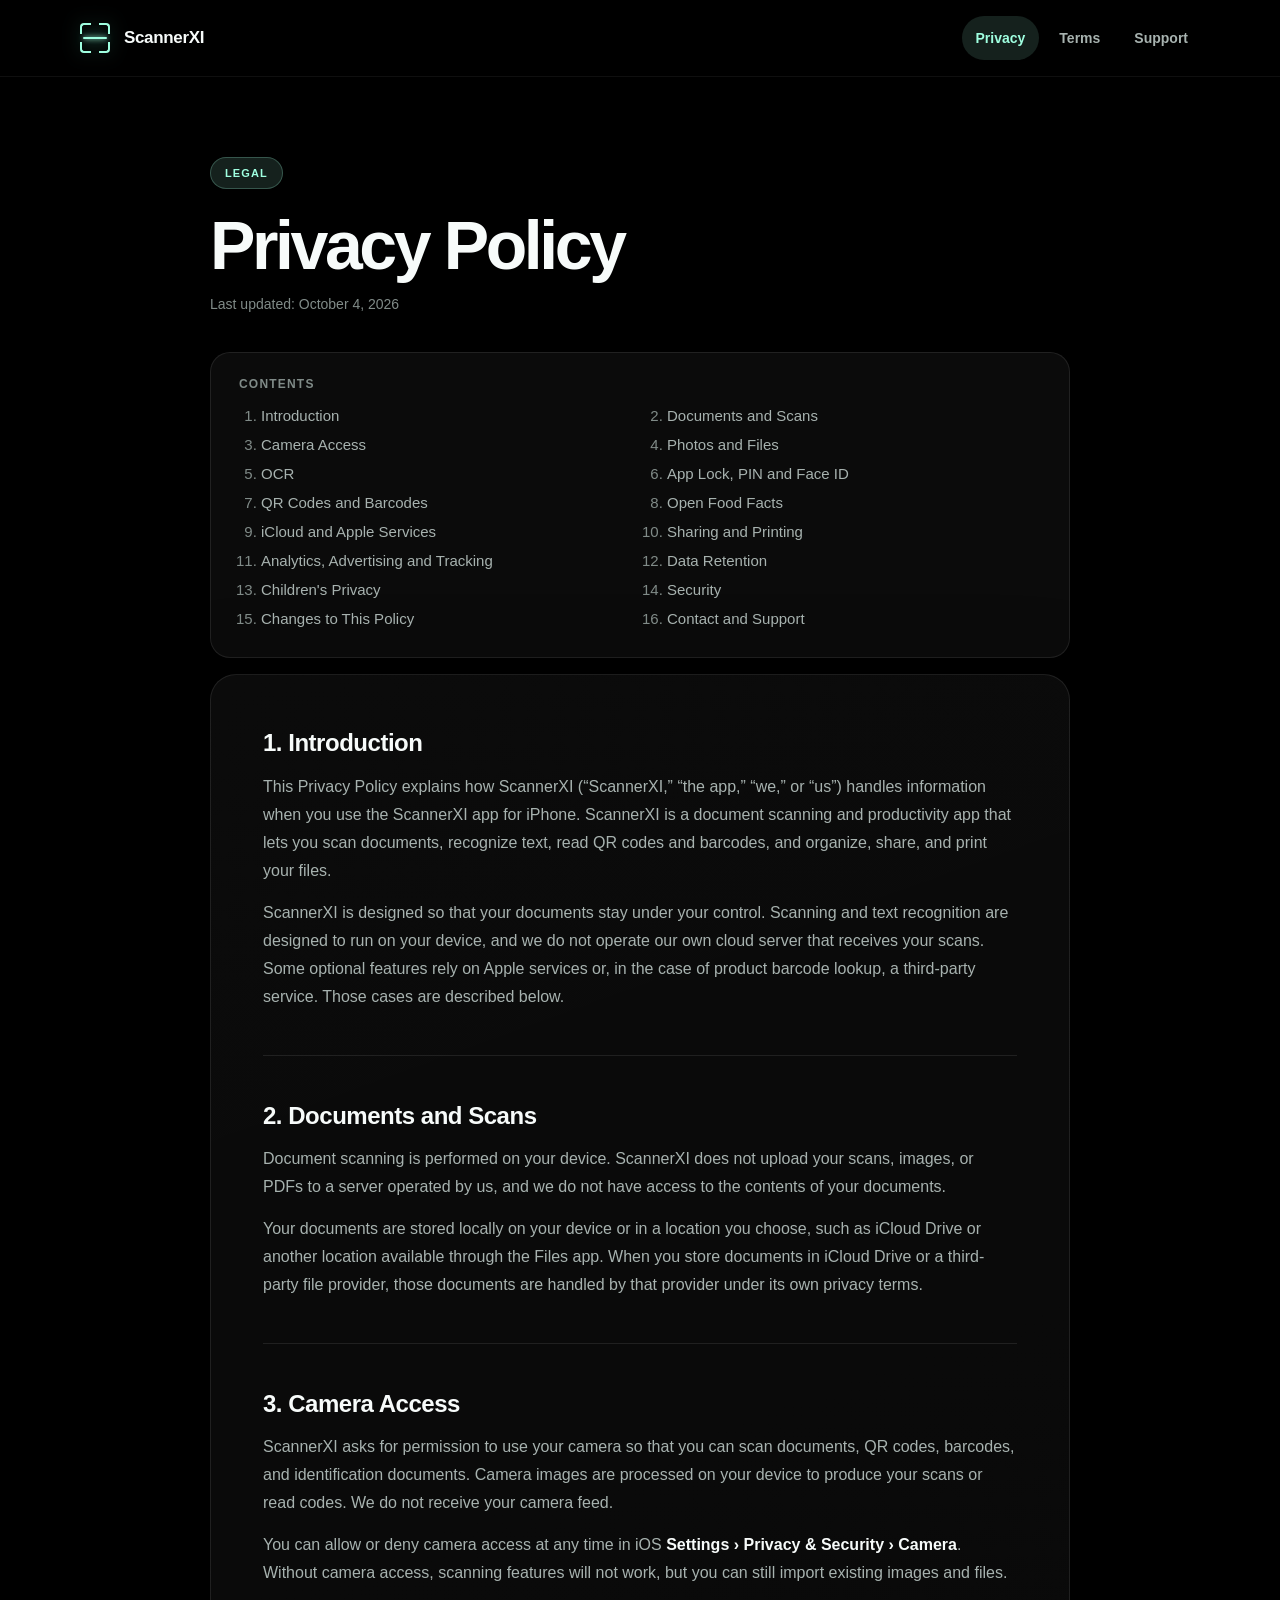
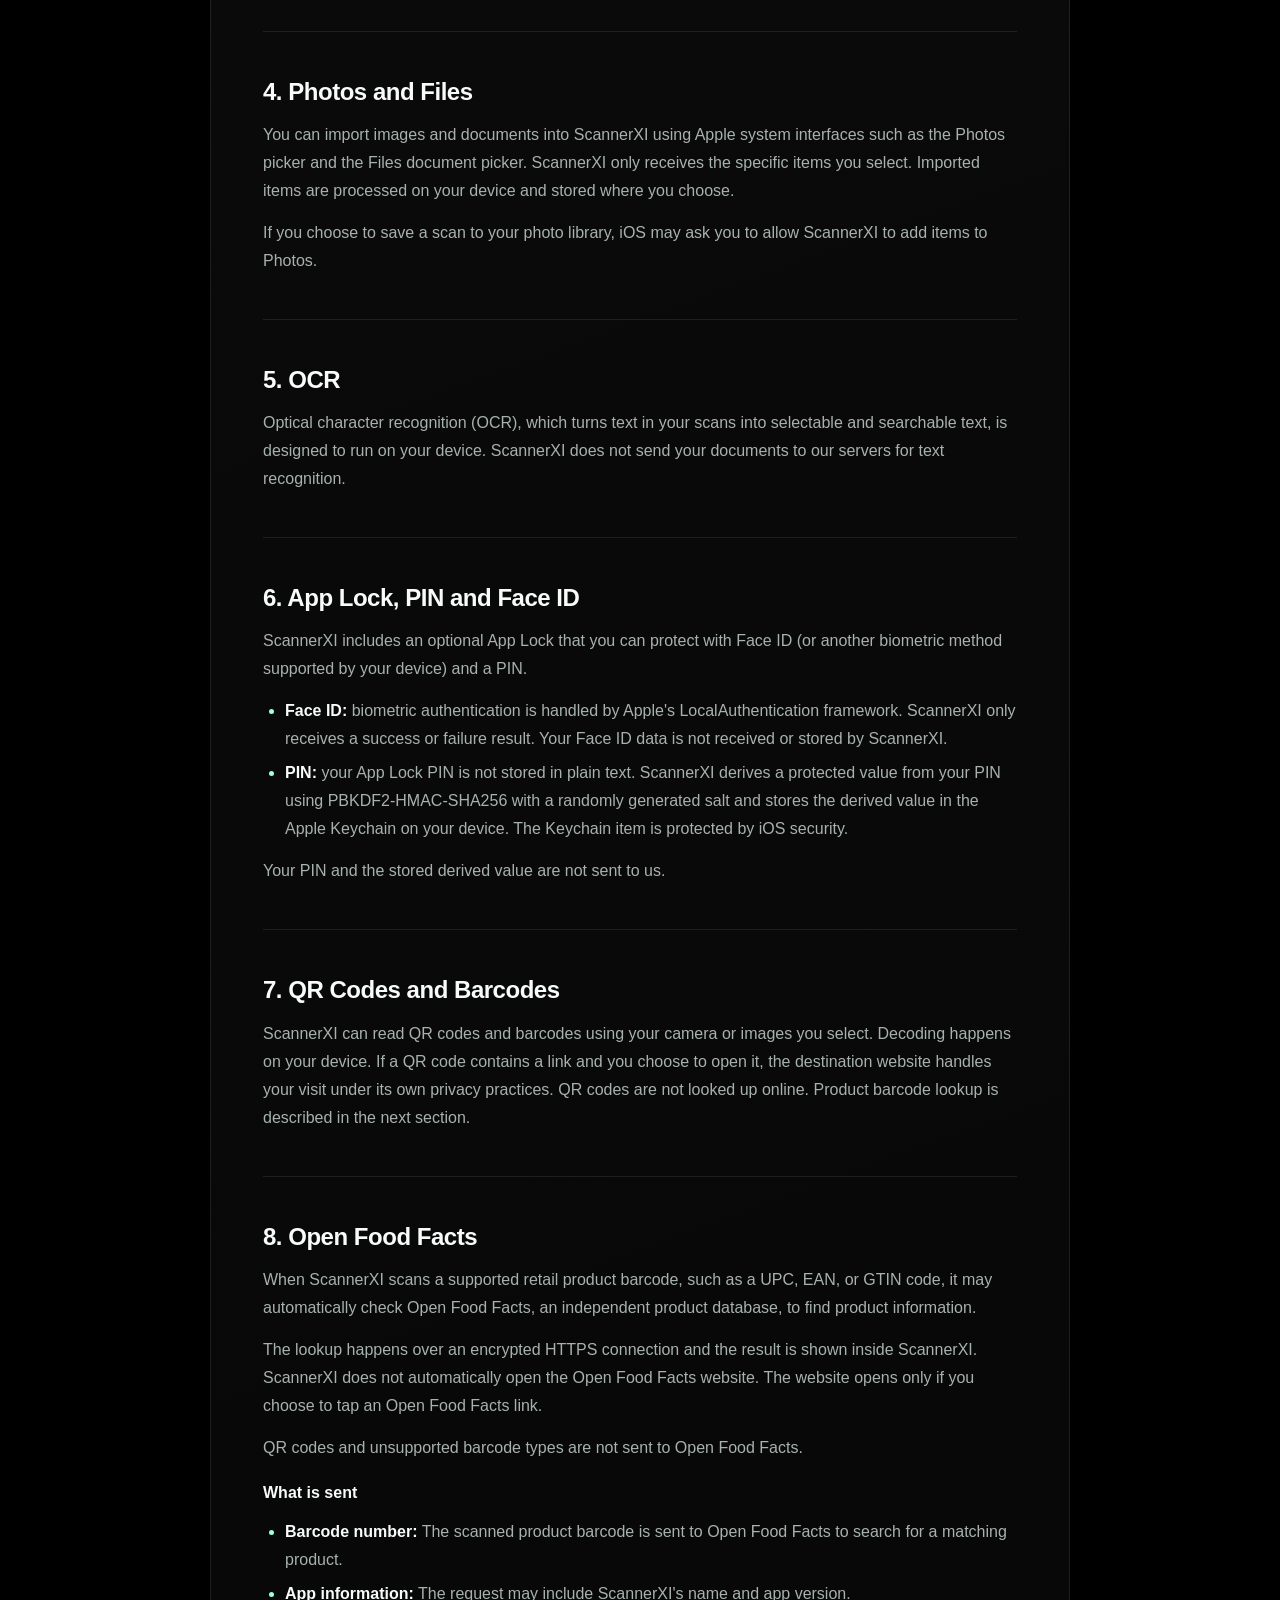
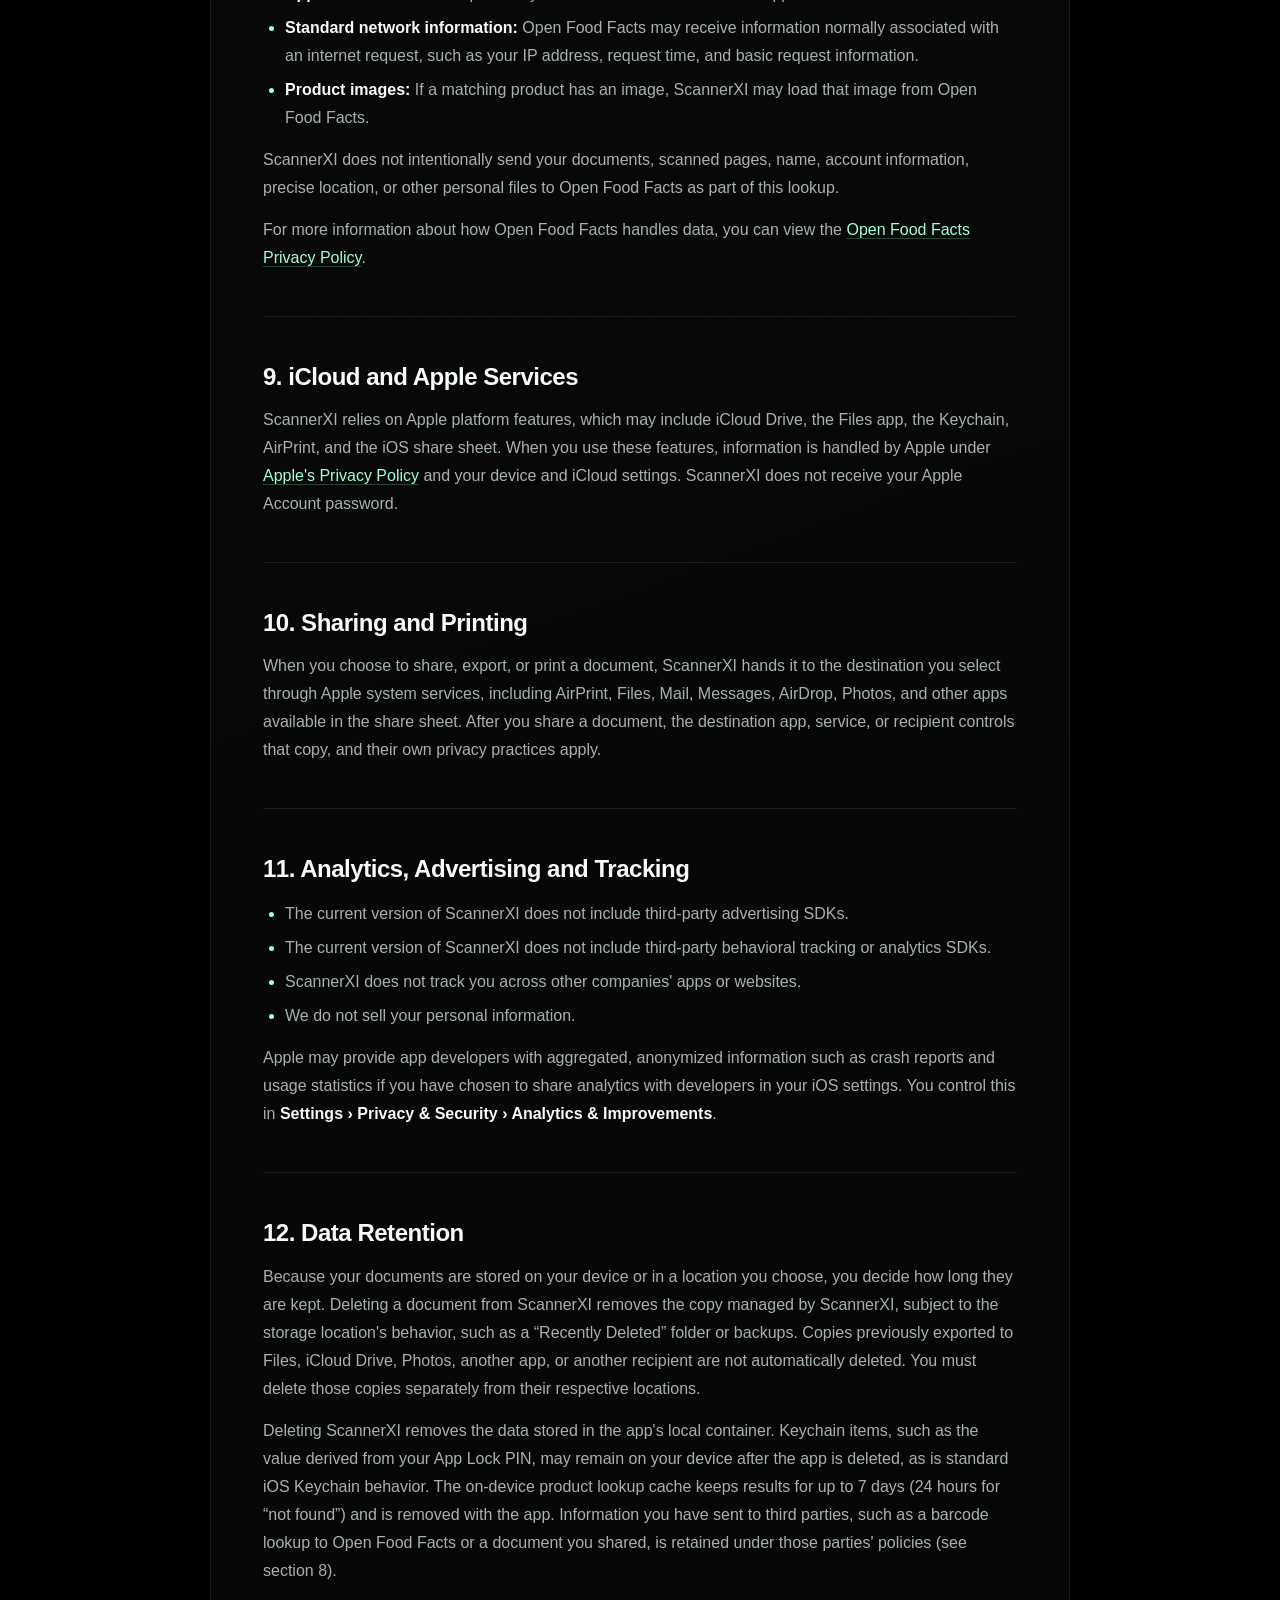
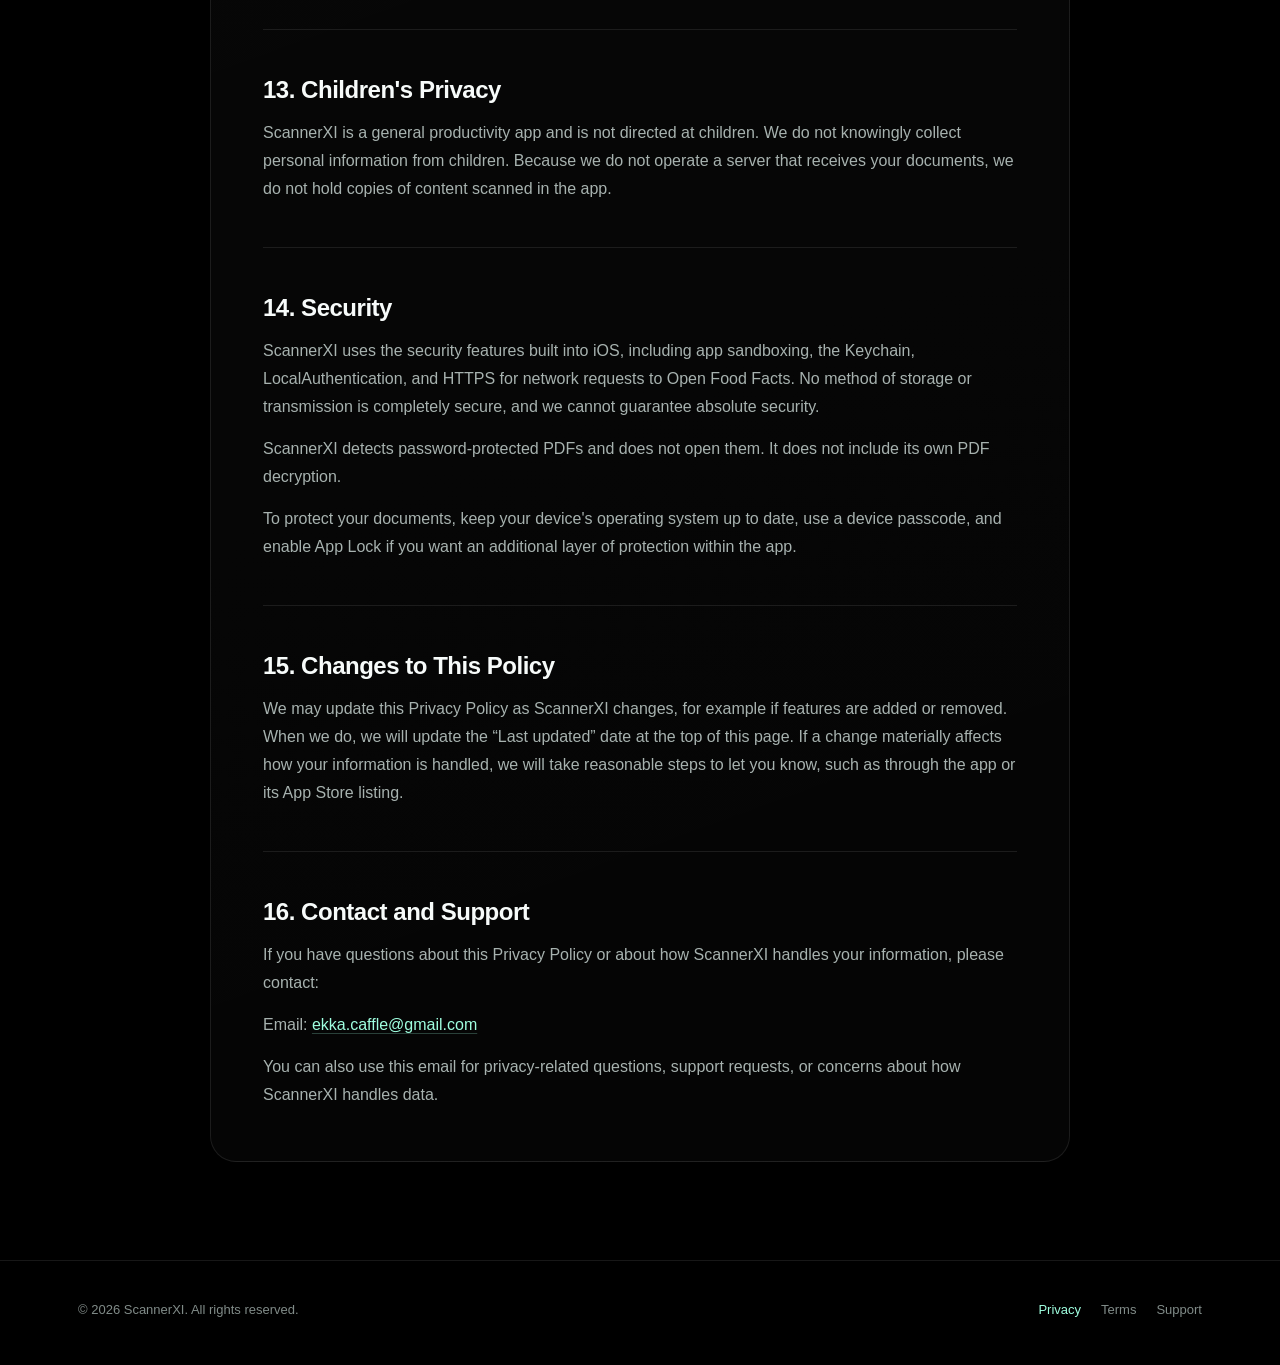
==== commit cf8e8228: "Correct PIN privacy disclosure and clarify document retention" ====
--- a/privacy.html
+++ b/privacy.html
@@ -39,7 +39,7 @@
       <header class="page-header">
         <div class="eyebrow">Legal</div>
         <h1>Privacy Policy</h1>
-        <p class="updated">Last updated: <time datetime="2026-10-03">October 3, 2026</time></p>
+        <p class="updated">Last updated: <time datetime="2026-10-04">October 4, 2026</time></p>
       </header>
 
       <nav class="toc" aria-label="Privacy Policy sections">
@@ -158,13 +158,14 @@
             </li>
             <li>
               <strong>PIN:</strong> your App Lock PIN is not stored in plain
-              text. To verify your PIN, ScannerXI stores a salted SHA-256
-              hash in the Apple Keychain on your device. The Keychain item is
-              protected by your device's iOS security.
+              text. ScannerXI derives a protected value from your PIN using
+              PBKDF2-HMAC-SHA256 with a randomly generated salt and stores the
+              derived value in the Apple Keychain on your device. The Keychain
+              item is protected by iOS security.
             </li>
           </ul>
           <p>
-            Your PIN and its hash are not sent to us.
+            Your PIN and the stored derived value are not sent to us.
           </p>
         </section>
 
@@ -274,14 +275,17 @@
           <h2>12. Data Retention</h2>
           <p>
             Because your documents are stored on your device or in a location you
-            choose, you decide how long they are kept. Deleting a document in the
-            app, or deleting it from iCloud Drive or another storage location,
-            removes it from that location. This is subject to that location's own
-            behavior, such as a “Recently Deleted” folder or backups.
+            choose, you decide how long they are kept. Deleting a document from
+            ScannerXI removes the copy managed by ScannerXI, subject to the
+            storage location's behavior, such as a “Recently Deleted” folder or
+            backups. Copies previously exported to Files, iCloud Drive, Photos,
+            another app, or another recipient are not automatically deleted.
+            You must delete those copies separately from their respective
+            locations.
           </p>
           <p>
             Deleting ScannerXI removes the data stored in the app's local
-            container. Keychain items, such as your App Lock PIN hash, may
+            container. Keychain items, such as the value derived from your App Lock PIN, may
             remain on your device after the app is deleted, as is standard iOS
             Keychain behavior. The on-device product lookup cache keeps results
             for up to 7 days (24 hours for “not found”) and is removed with the
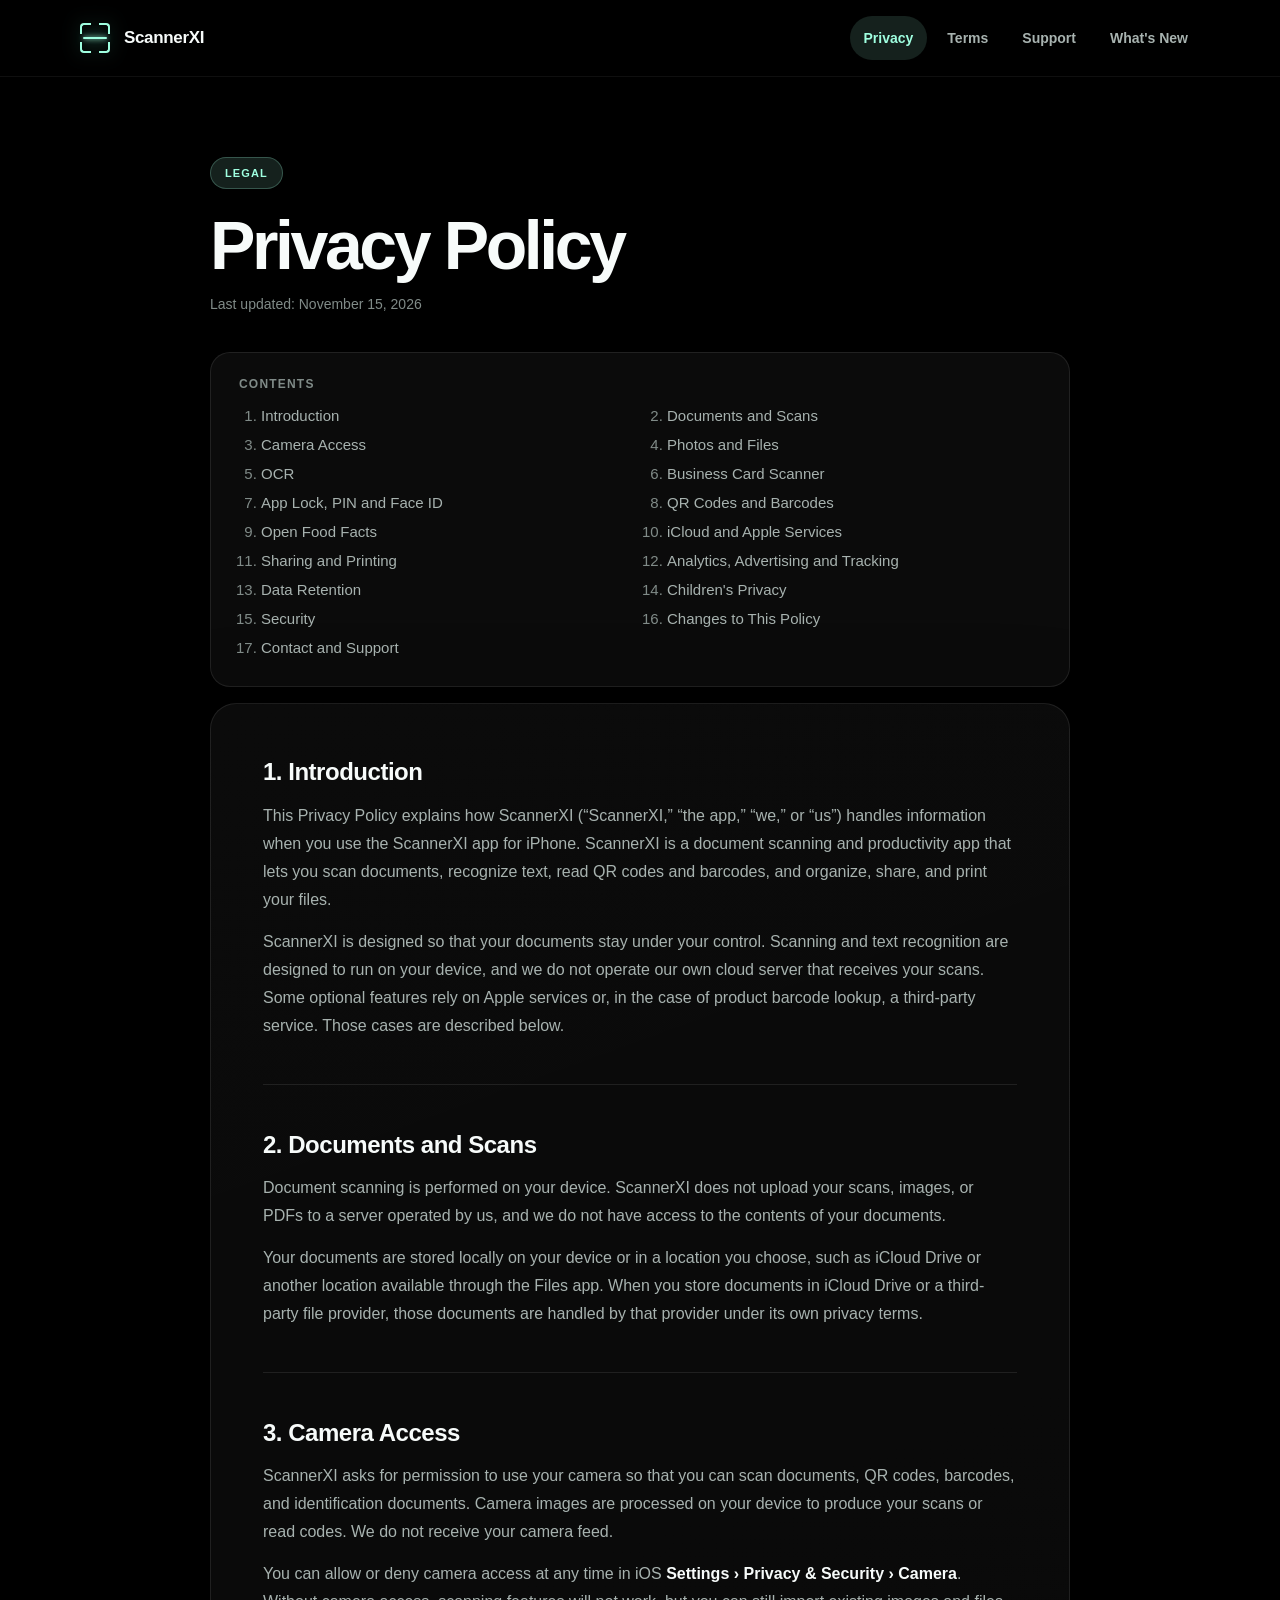
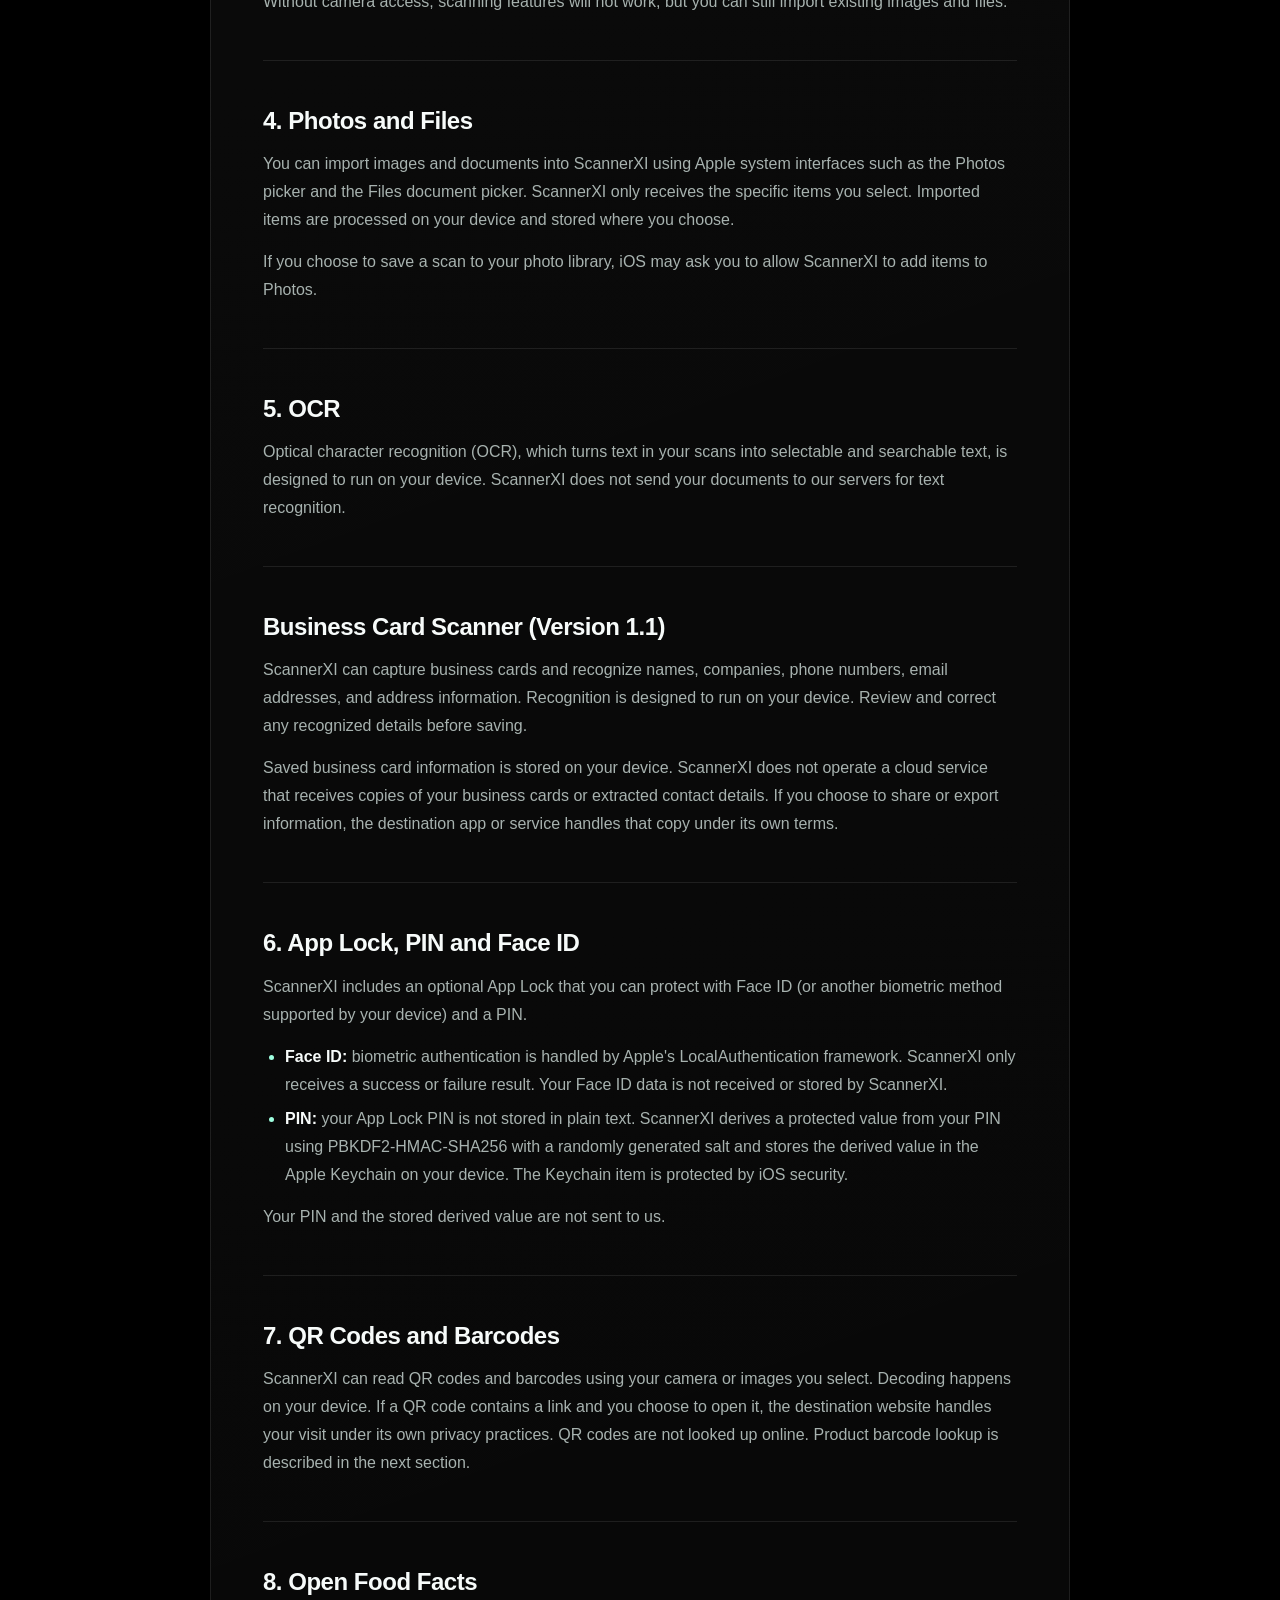
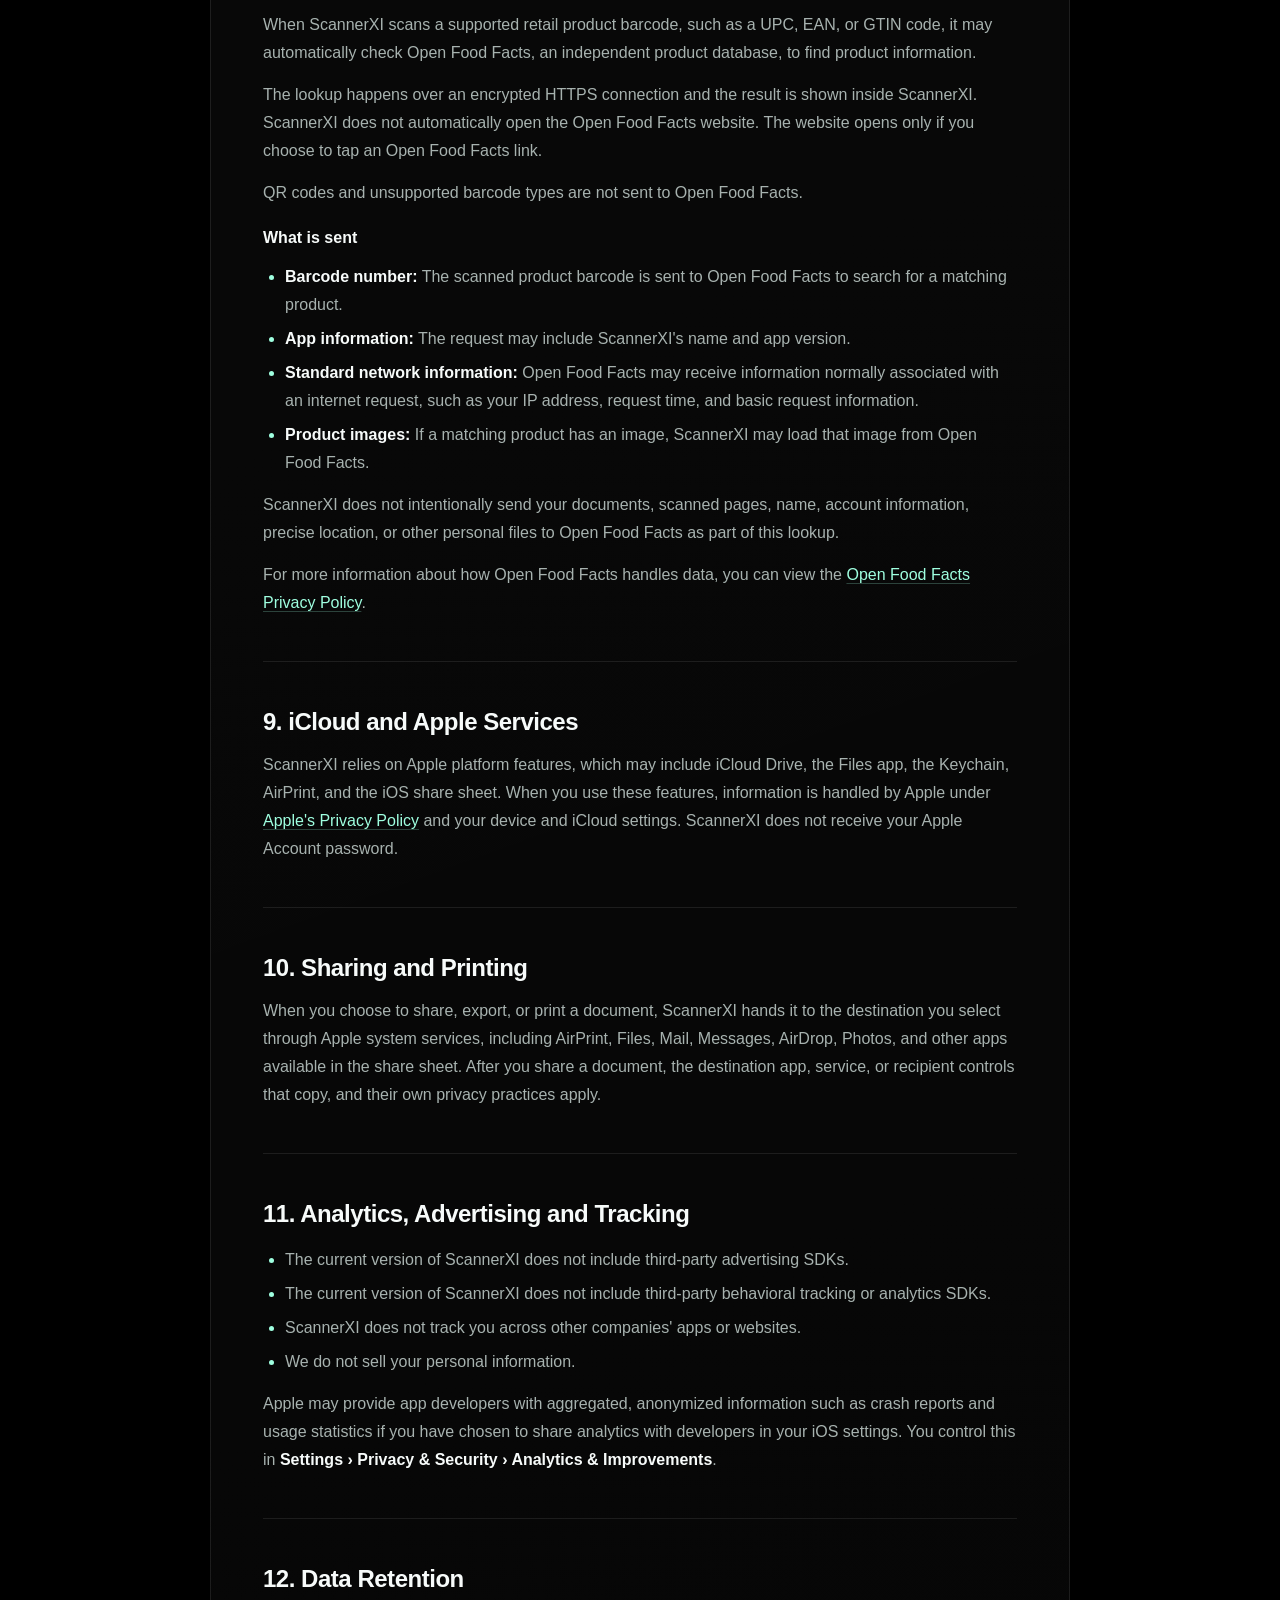
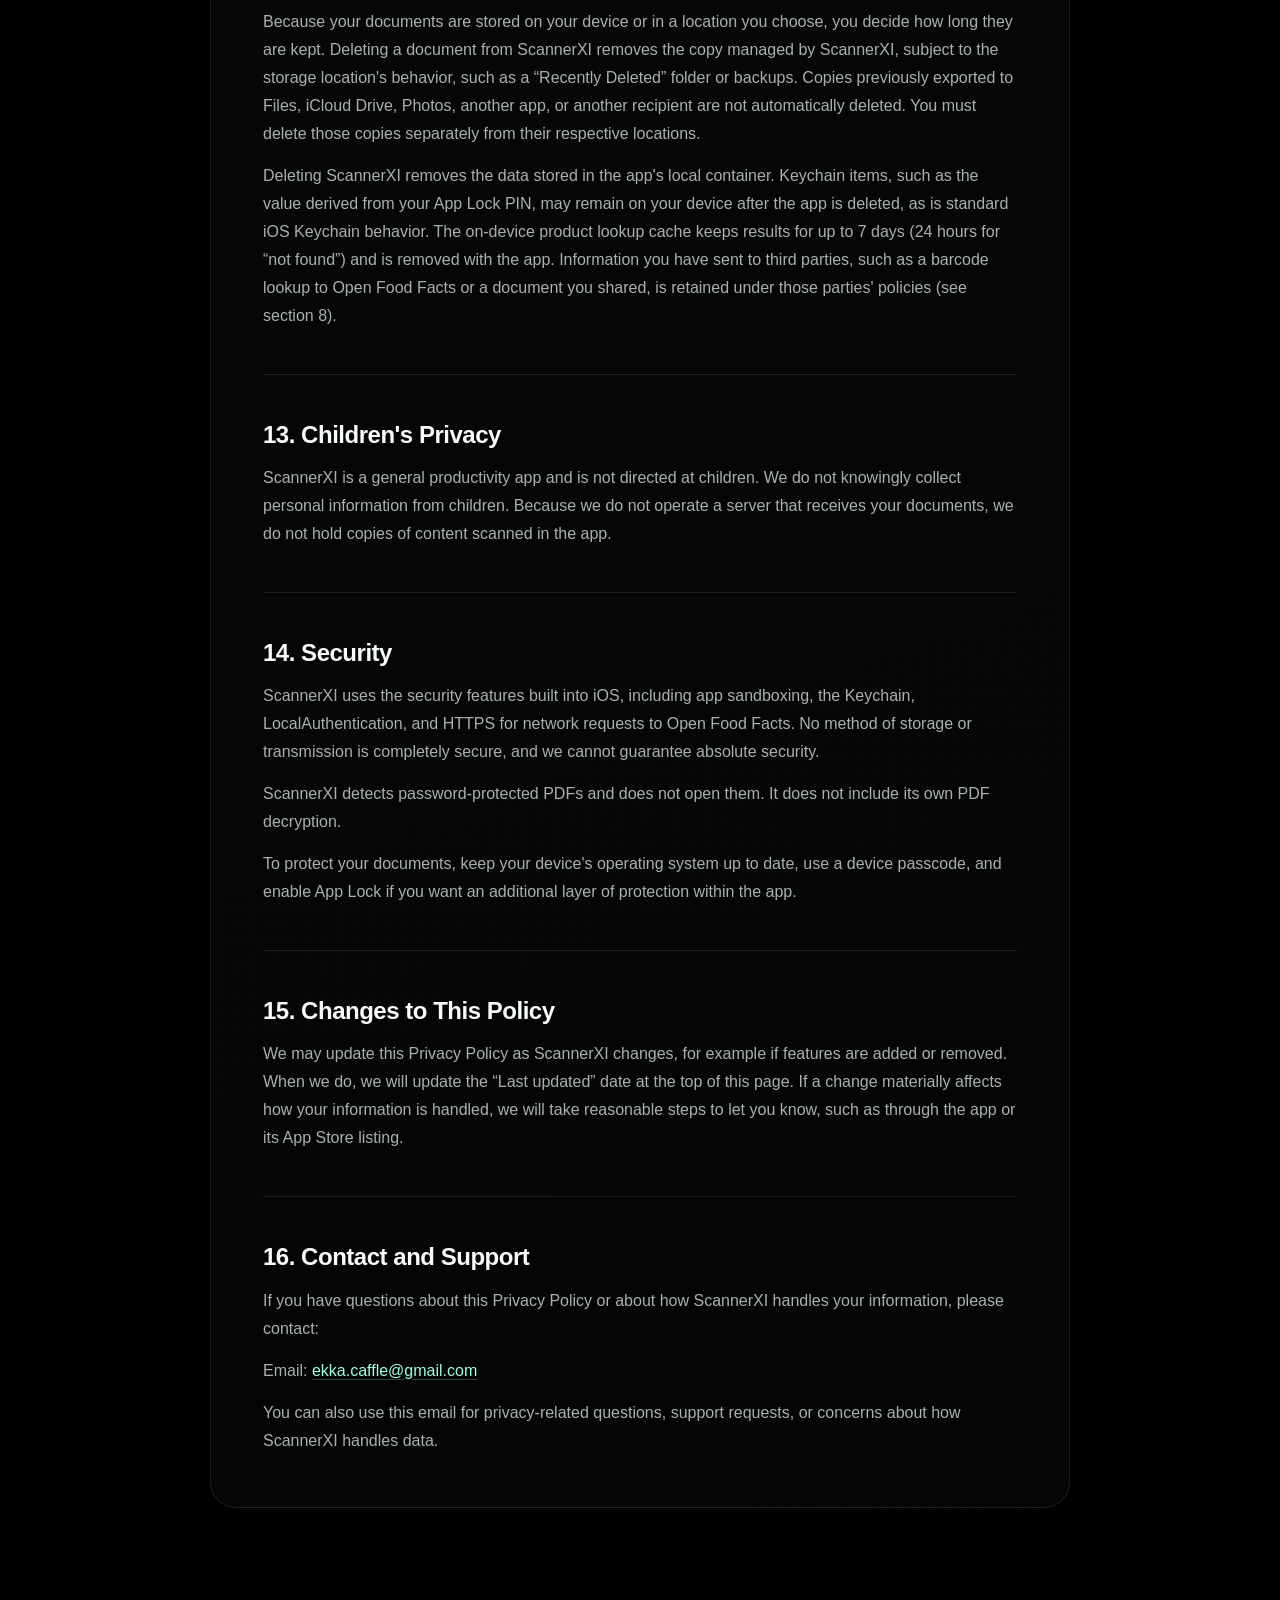
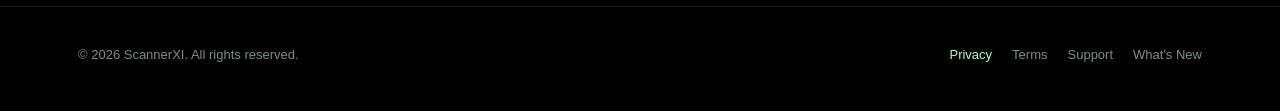
==== commit d291dd8f: "Add What's New navigation and ScannerXI 1.1 details" ====
--- a/privacy.html
+++ b/privacy.html
@@ -30,6 +30,7 @@
         <a href="./privacy.html" aria-current="page">Privacy</a>
         <a href="./terms.html">Terms</a>
         <a href="./support.html">Support</a>
+        <a href="./whats-new.html">What's New</a>
       </nav>
     </div>
   </header>
@@ -39,7 +40,7 @@
       <header class="page-header">
         <div class="eyebrow">Legal</div>
         <h1>Privacy Policy</h1>
-        <p class="updated">Last updated: <time datetime="2026-10-04">October 4, 2026</time></p>
+        <p class="updated">Last updated: <time datetime="2026-11-15">November 15, 2026</time></p>
       </header>
 
       <nav class="toc" aria-label="Privacy Policy sections">
@@ -50,6 +51,7 @@
           <li><a href="#camera">Camera Access</a></li>
           <li><a href="#photos-files">Photos and Files</a></li>
           <li><a href="#ocr">OCR</a></li>
+          <li><a href="#business-cards">Business Card Scanner</a></li>
           <li><a href="#app-lock">App Lock, PIN and Face ID</a></li>
           <li><a href="#codes">QR Codes and Barcodes</a></li>
           <li><a href="#open-food-facts">Open Food Facts</a></li>
@@ -142,6 +144,12 @@
           </p>
         </section>
 
+        <section id="business-cards">
+          <h2>Business Card Scanner (Version 1.1)</h2>
+          <p>ScannerXI can capture business cards and recognize names, companies, phone numbers, email addresses, and address information. Recognition is designed to run on your device. Review and correct any recognized details before saving.</p>
+          <p>Saved business card information is stored on your device. ScannerXI does not operate a cloud service that receives copies of your business cards or extracted contact details. If you choose to share or export information, the destination app or service handles that copy under its own terms.</p>
+        </section>
+
         <section id="app-lock">
           <h2>6. App Lock, PIN and Face ID</h2>
           <p>
@@ -362,6 +370,7 @@
         <a href="./privacy.html" aria-current="page">Privacy</a>
         <a href="./terms.html">Terms</a>
         <a href="./support.html">Support</a>
+        <a href="./whats-new.html">What's New</a>
       </nav>
     </div>
   </footer>
